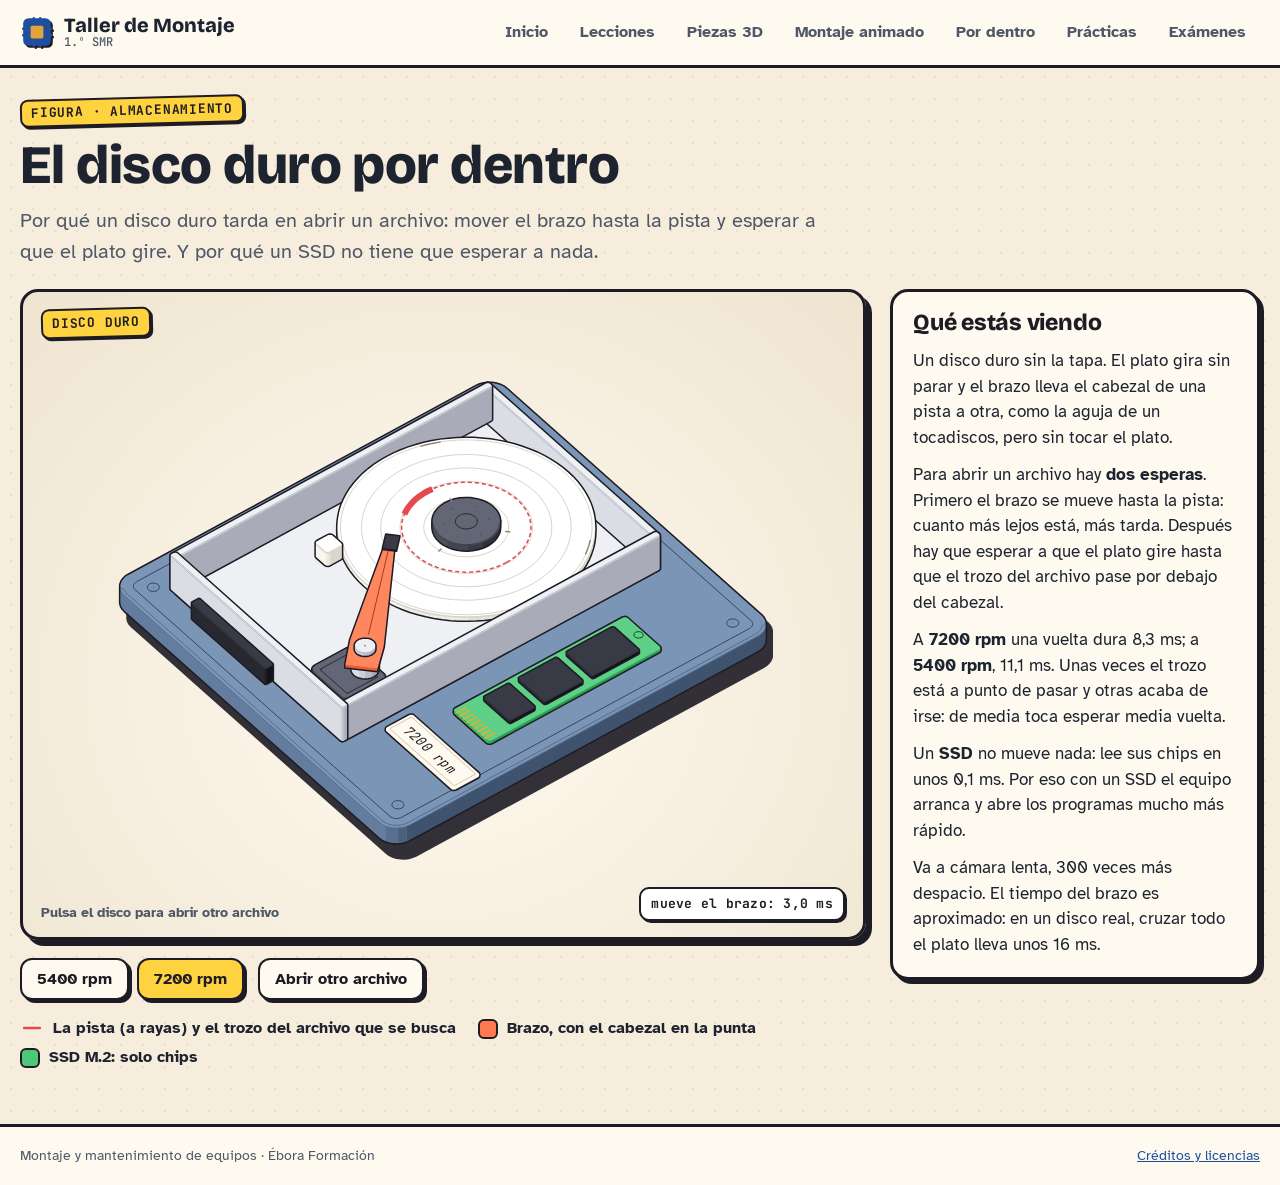
==== figuras/disco-duro.html @ 185e4b35 "Figura nueva: el disco duro por dentro - Un disco duro sin la tapa: el plato gira, el brazo lleva el" ====
<!doctype html>
<html lang="es" data-theme="light">
<head>
  <meta charset="utf-8">
  <meta name="color-scheme" content="light">
  <meta name="viewport" content="width=device-width, initial-scale=1, viewport-fit=cover">
  <title>El disco duro por dentro · Taller de Montaje</title>
  <meta name="theme-color" content="#f6eddd">
  <link rel="icon" href="../assets/img/icono.svg" type="image/svg+xml">
  <link rel="preconnect" href="https://fonts.googleapis.com">
  <link rel="preconnect" href="https://fonts.gstatic.com" crossorigin>
  <link rel="stylesheet" href="https://fonts.googleapis.com/css2?family=Atkinson+Hyperlegible:ital,wght@0,400;0,700;1,400&family=Bricolage+Grotesque:opsz,wght@12..96,600;12..96,800&family=JetBrains+Mono:wght@500&display=swap">
  <style>
.iso{
  --anatomy-page:#0b0b0b;--anatomy-card:#131313;--anatomy-text:#a3a3a3;--anatomy-strong:#e6e6e6;--anatomy-muted:#6e6e6e;
  --anatomy-paper:#131313;--anatomy-face:#1b1b1b;--anatomy-top:#1c1c1c;
  --anatomy-shade-0:#0f0f0f;--anatomy-shade-1:#121212;--anatomy-shade-2:#151515;--anatomy-shade-3:#181818;
  --anatomy-lit-top:#262626;--anatomy-lit-shade:#1d1d1d;
  --anatomy-hi:#d4d4d4;--anatomy-mid:#6a6a6a;--anatomy-lo:#3e3e3e;--anatomy-faint:#2a2a2a;--anatomy-lit:#ffffff;
  --anatomy-halo:#050505;--anatomy-halo-opacity:.9;--anatomy-dot:#e6e6e6;
  --anatomy-red:#ff6b6b;--anatomy-green:#6be0a0;--anatomy-blue:#6b9bff;
  --anatomy-weight:.6px;--anatomy-ease:cubic-bezier(.32,.72,0,1);
  --anatomy-mono:ui-monospace,"SF Mono",Menlo,Consolas,monospace;
  --anatomy-lift:inset 0 1px 0 0 #ffffff0a,inset 0 0 0 1px #ffffff06,0 0 0 1px #00000026,0 1px 1px -.5px #00000014,0 3px 3px -1.5px #00000014,0 6px 6px -3px #00000014,0 12px 12px -6px #00000014;
}
.iso[data-theme="light"]{
  --anatomy-page:#f2f2ef;--anatomy-card:#fbfbfa;--anatomy-text:#57575a;--anatomy-strong:#18181a;--anatomy-muted:#8c8c90;
  --anatomy-paper:#fbfbfa;--anatomy-face:#ffffff;--anatomy-top:#ffffff;
  --anatomy-shade-0:#dcdcd9;--anatomy-shade-1:#e5e5e2;--anatomy-shade-2:#ededea;--anatomy-shade-3:#f4f4f1;
  --anatomy-lit-top:#ffffff;--anatomy-lit-shade:#eeeeeb;
  --anatomy-hi:#26262a;--anatomy-mid:#8a8a8f;--anatomy-lo:#b4b4b8;--anatomy-faint:#d4d4d6;--anatomy-lit:#000000;
  --anatomy-halo:#8a8a80;--anatomy-halo-opacity:.32;--anatomy-dot:#3a3a3e;
  --anatomy-red:#e5484d;--anatomy-green:#30a46c;--anatomy-blue:#3e63dd;
  --anatomy-lift:inset 0 1px 0 0 #ffffff,0 0 0 1px #0000000f,0 1px 1px -.5px #0000000a,0 3px 3px -1.5px #0000000a,0 6px 6px -3px #0000000a,0 12px 12px -6px #0000000a;
}
.iso-svg{display:block;width:100%;height:auto;overflow:visible}
.iso-svg path,.iso-svg circle{vector-effect:non-scaling-stroke}
.iso-fill{fill:var(--anatomy-paper);stroke:none}
.iso-solid[data-lit]>.iso-fill{fill:var(--anatomy-face)}
.iso-shade,.iso-top{stroke:none}
.iso-shade[data-shade="0"]{fill:var(--anatomy-shade-0)}
.iso-shade[data-shade="1"]{fill:var(--anatomy-shade-1)}
.iso-shade[data-shade="2"]{fill:var(--anatomy-shade-2)}
.iso-shade[data-shade="3"]{fill:var(--anatomy-shade-3)}
.iso-top{fill:var(--anatomy-top)}
.iso-solid[data-lit]>.iso-top{fill:var(--anatomy-lit-top)}
.iso-solid[data-lit]>.iso-shade{fill:var(--anatomy-lit-shade)}
.iso-solid[data-seamless]>.iso-shade,.iso-solid[data-seamless]>.iso-top{stroke-width:.4;stroke-linejoin:round}
.iso-solid[data-seamless]>.iso-shade[data-shade="0"]{stroke:var(--anatomy-shade-0)}
.iso-solid[data-seamless]>.iso-shade[data-shade="1"]{stroke:var(--anatomy-shade-1)}
.iso-solid[data-seamless]>.iso-shade[data-shade="2"]{stroke:var(--anatomy-shade-2)}
.iso-solid[data-seamless]>.iso-shade[data-shade="3"]{stroke:var(--anatomy-shade-3)}
.iso-solid[data-seamless]>.iso-top{stroke:var(--anatomy-top)}
.iso-solid[data-seamless][data-lit]>.iso-top{stroke:var(--anatomy-lit-top)}
.iso-solid[data-seamless][data-lit]>.iso-shade{stroke:var(--anatomy-lit-shade)}
.iso-solid[data-lit]>.iso-edge{stroke:var(--anatomy-lit)}
.iso-halo{fill:var(--anatomy-halo);stroke:none;filter:blur(9px);opacity:var(--anatomy-halo-opacity);transform:translateY(3px)}
.iso-line{fill:none;stroke:var(--anatomy-lo);stroke-width:var(--anatomy-weight);stroke-linecap:round;stroke-linejoin:round}
.iso-line[data-tone="hi"]{stroke:var(--anatomy-hi)}
.iso-line[data-tone="mid"]{stroke:var(--anatomy-mid)}
.iso-line[data-tone="lo"]{stroke:var(--anatomy-lo)}
.iso-line[data-tone="faint"]{stroke:var(--anatomy-faint)}
.iso-line[data-tone="lit"]{stroke:var(--anatomy-lit)}
.iso-line[data-tone="red"]{stroke:var(--anatomy-red)}
.iso-line[data-tone="green"]{stroke:var(--anatomy-green)}
.iso-line[data-tone="blue"]{stroke:var(--anatomy-blue)}
.iso-line[data-dotted]{stroke-dasharray:.01 3.5;stroke-width:1}
.iso-line[data-dashed]{stroke-dasharray:3 3}
.iso-line[data-flow]{stroke-dasharray:2 6}
.iso-wire-end{fill:var(--anatomy-paper);stroke:var(--anatomy-lo);stroke-width:var(--anatomy-weight)}
.iso-wire[data-tone="hi"] .iso-wire-end{stroke:var(--anatomy-hi)}
.iso-wire[data-tone="mid"] .iso-wire-end{stroke:var(--anatomy-mid)}
.iso-wire[data-tone="faint"] .iso-wire-end{stroke:var(--anatomy-faint)}
.iso-wire[data-tone="lit"] .iso-wire-end{stroke:var(--anatomy-lit)}
.iso-dots circle{fill:var(--anatomy-dot);stroke:none;opacity:.32}
.iso-dots[data-tone="hi"] circle{opacity:.85}
.iso-dots[data-tone="mid"] circle{opacity:.45}
.iso-dots[data-tone="lo"] circle{opacity:.22}
.iso-dots[data-tone="faint"] circle{opacity:.12}
.iso-face-text{fill:var(--anatomy-mid);font-family:var(--anatomy-mono);letter-spacing:.04em}
.iso-face-text[data-tone="hi"]{fill:var(--anatomy-hi)}
.iso-face-text[data-tone="lo"]{fill:var(--anatomy-lo)}
.iso-face-text[data-tone="faint"]{fill:var(--anatomy-faint)}
.tb-body{fill:var(--anatomy-shade-2);stroke:none}
.tb-shine{fill:var(--anatomy-top);stroke:none}
.tb-shade{fill:var(--anatomy-shade-0);stroke:none}
.tb-ring{fill:none;stroke:var(--anatomy-lo);stroke-width:.45;stroke-linecap:butt;stroke-linejoin:round}
.tb-ring[data-tone="mid"]{stroke:var(--anatomy-mid)}
.tb-ring[data-tone="faint"]{stroke:var(--anatomy-faint)}
.tb-ring[data-tone="hi"]{stroke:var(--anatomy-hi)}
@keyframes iso-flow{to{stroke-dashoffset:-32}}
@keyframes iso-pulse{0%,100%{opacity:.18}12%{opacity:1}40%{opacity:.18}}
.iso-line[data-flow]{animation:iso-flow 1600ms linear infinite}
.iso-dots circle[data-pulse]{animation:iso-pulse 1600ms steps(1,end) infinite;animation-delay:var(--pulse-at,0ms)}
.iso-figure{margin:32px 0 36px}
.iso-plate{position:relative;padding:52px 24px;border-radius:0;background:var(--anatomy-card);box-shadow:0 0 0 1px var(--anatomy-mid);--anatomy-paper:var(--anatomy-card)}
.iso-plate-corners{position:absolute;inset:18px 20px;pointer-events:none}
.iso-plate-corner{position:absolute;color:var(--anatomy-muted);font-family:var(--anatomy-mono);font-size:10.5px;line-height:1;letter-spacing:.04em;white-space:nowrap}
.iso-plate-corner[data-corner="fig"]{top:0;left:0;color:var(--anatomy-text)}
.iso-plate-corner[data-corner="title"]{top:0;right:0;text-transform:uppercase;letter-spacing:.1em}
.iso-plate-corner[data-corner="hint"]{bottom:0;left:0;text-transform:uppercase;letter-spacing:.1em}
.iso-plate-corner[data-corner="readout"]{right:0;bottom:0;color:var(--anatomy-text);font-variant-numeric:tabular-nums}
.iso-plate .iso-svg{margin:0 auto}
.iso-legend{display:grid;gap:8px;margin-top:12px;color:var(--anatomy-muted);font-size:13px;line-height:1.55}
.iso-keys{display:flex;flex-wrap:wrap;gap:6px 18px}
.iso-key{display:inline-flex;align-items:center;gap:7px}
.iso-swatch{width:16px;height:10px;flex:none;overflow:visible}
.iso-swatch path{fill:none;stroke:var(--anatomy-hi);stroke-width:1;vector-effect:non-scaling-stroke;stroke-linejoin:round;stroke-linecap:round}
.iso-swatch[data-mark="raised"] path,.iso-swatch[data-mark="flat"] path{stroke:var(--anatomy-mid)}
.iso-swatch[data-mark="lit"] path{stroke:var(--anatomy-lit)}
.iso-swatch[data-mark="dim"] path{stroke:var(--anatomy-lo)}
.iso-swatch[data-mark="dotted"] path{stroke-dasharray:.01 3;stroke-width:1.4}
.iso-swatch[data-mark="dashed"] path{stroke-dasharray:3 2.5}
.iso-swatch[data-mark="red"] path{stroke:var(--anatomy-red)}
.iso-swatch[data-mark="green"] path{stroke:var(--anatomy-green)}
.iso-swatch[data-mark="blue"] path{stroke:var(--anatomy-blue)}
.iso-swatch-crease{stroke:var(--anatomy-lo)!important}
@media (max-width:560px){.iso-plate{padding:48px 12px 70px}.iso-plate-corner[data-corner="hint"]{bottom:18px}}
@media (prefers-reduced-motion:reduce){.iso-line[data-flow],.iso-dots circle[data-pulse]{animation:none}}

.iso-line.dd-pista{stroke:#e5484d;stroke-width:1.5px;stroke-dasharray:3 4}
.iso-line.dd-trozo{stroke:#e5484d;stroke-width:6px;stroke-linecap:butt}
.iso-line.dd-trozo[data-lee]{stroke:#3fbf6a}
.iso-line.dd-gira{stroke:#8d8576;stroke-width:1.4px}
.iso-line.dd-oro{stroke:#e0b02a;stroke-width:1.6px}
.dd-chip .iso-top{transition:fill .12s}
#dd-chips[data-lee] .dd-chip .iso-top{fill:#3fbf6a}
.iso-stage{outline:none;touch-action:manipulation;cursor:pointer}
</style>
  <link rel="stylesheet" href="../assets/css/app.css">
  <link rel="stylesheet" href="../assets/css/dibujo.css">
  <link rel="stylesheet" href="../assets/css/figura.css">
</head>
<body>
  <a class="saltar" href="#contenido">Saltar al contenido</a>
  <header class="cabecera">
    <a class="marca" href="../index.html#/">
      <svg viewBox="0 0 32 32" aria-hidden="true"><rect x="3" y="3" width="26" height="26" rx="5" fill="var(--azul)"/><rect x="10" y="10" width="12" height="12" rx="1.5" fill="var(--ambar)"/><path d="M13 3v4M19 3v4M13 25v4M19 25v4M3 13h4M3 19h4M25 13h4M25 19h4" stroke="var(--azul)" stroke-width="2.4" stroke-linecap="round"/></svg>
      <span><b>Taller de Montaje</b><small>1.º SMR</small></span>
    </a>
    <nav class="menu" aria-label="Secciones">
      <a href="../index.html#/" data-ruta="inicio">Inicio</a>
      <a href="../index.html#/lecciones" data-ruta="tema">Lecciones</a>
      <a href="../index.html#/tema1/piezas" data-ruta="piezas">Piezas 3D</a>
      <a href="../index.html#/tema1/animado" data-ruta="animado">Montaje animado</a>
      <a href="../index.html#/pordentro" data-ruta="pordentro">Por dentro</a>
      <a href="../index.html#/practicas" data-ruta="practicas">Prácticas</a>
      <a href="../index.html#/examenes" data-ruta="examenes">Exámenes</a>
    </nav>
  </header>
  <main id="contenido" tabindex="-1">
    <div class="fig iso" data-theme="light">
      <div class="fig-cab">
        <span class="etiqueta">Figura · Almacenamiento</span>
        <h1>El disco duro por dentro</h1>
        <p class="lead">Por qué un disco duro tarda en abrir un archivo: mover el brazo hasta la pista y esperar a que el plato gire. Y por qué un SSD no tiene que esperar a nada.</p>
      </div>
      <figure class="iso-figure"><div class="iso-plate"><div class="iso-plate-corners" aria-hidden="true"><span class="iso-plate-corner" data-corner="fig">Fig 2</span><span class="iso-plate-corner" data-corner="title">Disco duro</span><span class="iso-plate-corner" data-corner="hint">Pulsa el disco para abrir otro archivo</span><span class="iso-plate-corner" data-corner="readout" data-readout></span></div><div class="iso-stage" tabindex="0" role="group" aria-label="Disco duro: pulsa Espacio para abrir otro archivo y R para cambiar la velocidad de giro"><svg xmlns="http://www.w3.org/2000/svg" class="iso-svg" viewBox="0 0 720 470" role="img" aria-label="Disco duro sin la tapa, visto desde arriba. El plato gira y el brazo lleva el cabezal hasta una pista marcada en rojo; después espera a que el trozo del archivo, también en rojo, pase por debajo. Al lado hay un SSD M.2, que no tiene piezas móviles."><g class="m-pizarra"><path class="iso-halo" d="M67.5 211.1L67.6 208.4L68.5 205.7L70.1 203.3L72.3 201L75.2 199.2L389.8 28.4L393.1 26.9L396.8 26L400.6 25.5L404.5 25.6L408.3 26.2L411.9 27.3L415.1 28.8L417.8 30.8L648.3 235.7L650.4 238L651.8 240.5L652.5 243.2L652.5 264.7L652.4 267.5L651.5 270.1L649.9 272.6L647.7 274.8L644.8 276.7L330.2 447.5L326.9 448.9L323.2 449.9L319.4 450.4L315.5 450.3L311.7 449.7L308.1 448.6L304.9 447L302.2 445.1L71.7 240.2L69.6 237.9L68.2 235.3L67.5 232.7Z"/><g class="m-grafito"><g class="iso-solid"><path class="iso-fill" d="M379.5 82.8L379.9 80.1L381.3 77.5L383.4 75.2L386.2 73.3L389.5 71.9L393.2 71L397.1 70.7L401 71.1L404.7 72L408 73.5L410.7 75.4L412.7 77.7L414 80.3L414.4 83L414.4 90.2L413.9 92.9L412.6 95.4L410.5 97.7L407.7 99.6L404.4 101L400.6 101.9L396.8 102.2L392.9 101.9L389.2 100.9L385.9 99.5L383.2 97.5L381.1 95.2L379.9 92.6L379.5 89.9Z"/><path class="iso-shade" data-shade="0" d="M407.7 99.6L404.4 101L404.4 93.9L407.7 92.4ZM414.4 90.2L413.9 92.9L413.9 85.7L414.4 83ZM413.9 92.9L412.6 95.4L412.6 88.3L413.9 85.7ZM412.6 95.4L410.5 97.7L410.5 90.5L412.6 88.3ZM410.5 97.7L407.7 99.6L407.7 92.4L410.5 90.5Z"/><path class="iso-shade" data-shade="1" d="M404.4 101L400.6 101.9L400.6 94.7L404.4 93.9ZM400.6 101.9L396.8 102.2L396.8 95L400.6 94.7Z"/><path class="iso-shade" data-shade="2" d="M396.8 102.2L392.9 101.9L392.9 94.7L396.8 95ZM392.9 101.9L389.2 100.9L389.2 93.8L392.9 94.7Z"/><path class="iso-shade" data-shade="3" d="M389.2 100.9L385.9 99.5L385.9 92.3L389.2 93.8ZM385.9 99.5L383.2 97.5L383.2 90.4L385.9 92.3ZM383.2 97.5L381.1 95.2L381.1 88L383.2 90.4ZM381.1 95.2L379.9 92.6L379.9 85.5L381.1 88ZM379.9 92.6L379.5 89.9L379.5 82.8L379.9 85.5Z"/><path class="iso-top" d="M407.7 92.4L404.4 93.9L400.6 94.7L396.8 95L392.9 94.7L389.2 93.8L385.9 92.3L383.2 90.4L381.1 88L379.9 85.5L379.5 82.8L379.9 80.1L381.3 77.5L383.4 75.2L386.2 73.3L389.5 71.9L393.2 71L397.1 70.7L401 71.1L404.7 72L408 73.5L410.7 75.4L412.7 77.7L414 80.3L414.4 83L413.9 85.7L412.6 88.3L410.5 90.5Z"/><path class="iso-line iso-crease" data-tone="faint" d="M414.4 83L413.9 85.7L412.6 88.3L410.5 90.5L407.7 92.4L404.4 93.9L400.6 94.7L396.8 95L392.9 94.7L389.2 93.8L385.9 92.3L383.2 90.4L381.1 88L379.9 85.5L379.5 82.8"/><path class="iso-line iso-edge" data-tone="hi" d="M379.5 82.8L379.9 80.1L381.3 77.5L383.4 75.2L386.2 73.3L389.5 71.9L393.2 71L397.1 70.7L401 71.1L404.7 72L408 73.5L410.7 75.4L412.7 77.7L414 80.3L414.4 83M414.4 90.2L413.9 92.9L412.6 95.4L410.5 97.7L407.7 99.6L404.4 101L400.6 101.9L396.8 102.2L392.9 101.9L389.2 100.9L385.9 99.5L383.2 97.5L381.1 95.2L379.9 92.6L379.5 89.9M379.5 82.8L379.5 89.9M414.4 83L414.4 90.2"/></g></g><g class="m-grafito"><g class="iso-solid"><path class="iso-fill" d="M112 227.9L112.5 225.2L113.8 222.7L115.9 220.4L118.7 218.5L122.1 217L125.8 216.2L129.7 215.9L133.5 216.2L137.2 217.2L140.5 218.6L143.3 220.6L145.3 222.9L146.6 225.4L147 228.2L147 235.3L146.5 238L145.1 240.6L143 242.9L140.2 244.8L136.9 246.2L133.2 247.1L129.3 247.3L125.4 247L121.7 246.1L118.5 244.6L115.7 242.7L113.7 240.4L112.4 237.8L112 235.1Z"/><path class="iso-shade" data-shade="0" d="M140.2 244.8L136.9 246.2L136.9 239L140.2 237.6ZM147 235.3L146.5 238L146.5 230.8L147 228.2ZM146.5 238L145.1 240.6L145.1 233.4L146.5 230.8ZM145.1 240.6L143 242.9L143 235.7L145.1 233.4ZM143 242.9L140.2 244.8L140.2 237.6L143 235.7Z"/><path class="iso-shade" data-shade="1" d="M136.9 246.2L133.2 247.1L133.2 239.9L136.9 239ZM133.2 247.1L129.3 247.3L129.3 240.2L133.2 239.9Z"/><path class="iso-shade" data-shade="2" d="M129.3 247.3L125.4 247L125.4 239.8L129.3 240.2ZM125.4 247L121.7 246.1L121.7 238.9L125.4 239.8Z"/><path class="iso-shade" data-shade="3" d="M121.7 246.1L118.5 244.6L118.5 237.4L121.7 238.9ZM118.5 244.6L115.7 242.7L115.7 235.5L118.5 237.4ZM115.7 242.7L113.7 240.4L113.7 233.2L115.7 235.5ZM113.7 240.4L112.4 237.8L112.4 230.6L113.7 233.2ZM112.4 237.8L112 235.1L112 227.9L112.4 230.6Z"/><path class="iso-top" d="M140.2 237.6L136.9 239L133.2 239.9L129.3 240.2L125.4 239.8L121.7 238.9L118.5 237.4L115.7 235.5L113.7 233.2L112.4 230.6L112 227.9L112.5 225.2L113.8 222.7L115.9 220.4L118.7 218.5L122.1 217L125.8 216.2L129.7 215.9L133.5 216.2L137.2 217.2L140.5 218.6L143.3 220.6L145.3 222.9L146.6 225.4L147 228.2L146.5 230.8L145.1 233.4L143 235.7Z"/><path class="iso-line iso-crease" data-tone="faint" d="M147 228.2L146.5 230.8L145.1 233.4L143 235.7L140.2 237.6L136.9 239L133.2 239.9L129.3 240.2L125.4 239.8L121.7 238.9L118.5 237.4L115.7 235.5L113.7 233.2L112.4 230.6L112 227.9"/><path class="iso-line iso-edge" data-tone="hi" d="M112 227.9L112.5 225.2L113.8 222.7L115.9 220.4L118.7 218.5L122.1 217L125.8 216.2L129.7 215.9L133.5 216.2L137.2 217.2L140.5 218.6L143.3 220.6L145.3 222.9L146.6 225.4L147 228.2M147 235.3L146.5 238L145.1 240.6L143 242.9L140.2 244.8L136.9 246.2L133.2 247.1L129.3 247.3L125.4 247L121.7 246.1L118.5 244.6L115.7 242.7L113.7 240.4L112.4 237.8L112 235.1M112 227.9L112 235.1M147 228.2L147 235.3"/></g></g><g class="m-grafito"><g class="iso-solid"><path class="iso-fill" d="M573 254.9L573.5 252.2L574.9 249.6L577 247.3L579.8 245.4L583.1 244L586.8 243.1L590.7 242.9L594.6 243.2L598.3 244.1L601.5 245.6L604.3 247.5L606.3 249.8L607.6 252.4L608 255.1L608 262.3L607.5 265L606.2 267.6L604.1 269.8L601.3 271.7L597.9 273.2L594.2 274L590.3 274.3L586.5 274L582.8 273.1L579.5 271.6L576.7 269.7L574.7 267.3L573.4 264.8L573 262.1Z"/><path class="iso-shade" data-shade="0" d="M601.3 271.7L597.9 273.2L597.9 266L601.3 264.6ZM608 262.3L607.5 265L607.5 257.8L608 255.1ZM607.5 265L606.2 267.6L606.2 260.4L607.5 257.8ZM606.2 267.6L604.1 269.8L604.1 262.7L606.2 260.4ZM604.1 269.8L601.3 271.7L601.3 264.6L604.1 262.7Z"/><path class="iso-shade" data-shade="1" d="M597.9 273.2L594.2 274L594.2 266.9L597.9 266ZM594.2 274L590.3 274.3L590.3 267.1L594.2 266.9Z"/><path class="iso-shade" data-shade="2" d="M590.3 274.3L586.5 274L586.5 266.8L590.3 267.1ZM586.5 274L582.8 273.1L582.8 265.9L586.5 266.8Z"/><path class="iso-shade" data-shade="3" d="M582.8 273.1L579.5 271.6L579.5 264.4L582.8 265.9ZM579.5 271.6L576.7 269.7L576.7 262.5L579.5 264.4ZM576.7 269.7L574.7 267.3L574.7 260.2L576.7 262.5ZM574.7 267.3L573.4 264.8L573.4 257.6L574.7 260.2ZM573.4 264.8L573 262.1L573 254.9L573.4 257.6Z"/><path class="iso-top" d="M601.3 264.6L597.9 266L594.2 266.9L590.3 267.1L586.5 266.8L582.8 265.9L579.5 264.4L576.7 262.5L574.7 260.2L573.4 257.6L573 254.9L573.5 252.2L574.9 249.6L577 247.3L579.8 245.4L583.1 244L586.8 243.1L590.7 242.9L594.6 243.2L598.3 244.1L601.5 245.6L604.3 247.5L606.3 249.8L607.6 252.4L608 255.1L607.5 257.8L606.2 260.4L604.1 262.7Z"/><path class="iso-line iso-crease" data-tone="faint" d="M608 255.1L607.5 257.8L606.2 260.4L604.1 262.7L601.3 264.6L597.9 266L594.2 266.9L590.3 267.1L586.5 266.8L582.8 265.9L579.5 264.4L576.7 262.5L574.7 260.2L573.4 257.6L573 254.9"/><path class="iso-line iso-edge" data-tone="hi" d="M573 254.9L573.5 252.2L574.9 249.6L577 247.3L579.8 245.4L583.1 244L586.8 243.1L590.7 242.9L594.6 243.2L598.3 244.1L601.5 245.6L604.3 247.5L606.3 249.8L607.6 252.4L608 255.1M608 262.3L607.5 265L606.2 267.6L604.1 269.8L601.3 271.7L597.9 273.2L594.2 274L590.3 274.3L586.5 274L582.8 273.1L579.5 271.6L576.7 269.7L574.7 267.3L573.4 264.8L573 262.1M573 254.9L573 262.1M608 255.1L608 262.3"/></g></g><g class="m-grafito"><g class="iso-solid"><path class="iso-fill" d="M305.6 400L306.1 397.3L307.4 394.8L309.5 392.5L312.3 390.6L315.6 389.2L319.4 388.3L323.2 388L327.1 388.4L330.8 389.3L334.1 390.7L336.8 392.7L338.9 395L340.1 397.6L340.5 400.3L340.5 407.5L340.1 410.2L338.7 412.7L336.6 415L333.8 416.9L330.5 418.3L326.8 419.2L322.9 419.5L319 419.1L315.3 418.2L312 416.7L309.3 414.8L307.3 412.5L306 409.9L305.6 407.2Z"/><path class="iso-shade" data-shade="0" d="M333.8 416.9L330.5 418.3L330.5 411.1L333.8 409.7ZM340.5 407.5L340.1 410.2L340.1 403L340.5 400.3ZM340.1 410.2L338.7 412.7L338.7 405.5L340.1 403ZM338.7 412.7L336.6 415L336.6 407.8L338.7 405.5ZM336.6 415L333.8 416.9L333.8 409.7L336.6 407.8Z"/><path class="iso-shade" data-shade="1" d="M330.5 418.3L326.8 419.2L326.8 412L330.5 411.1ZM326.8 419.2L322.9 419.5L322.9 412.3L326.8 412Z"/><path class="iso-shade" data-shade="2" d="M322.9 419.5L319 419.1L319 412L322.9 412.3ZM319 419.1L315.3 418.2L315.3 411L319 412Z"/><path class="iso-shade" data-shade="3" d="M315.3 418.2L312 416.7L312 409.6L315.3 411ZM312 416.7L309.3 414.8L309.3 407.6L312 409.6ZM309.3 414.8L307.3 412.5L307.3 405.3L309.3 407.6ZM307.3 412.5L306 409.9L306 402.7L307.3 405.3ZM306 409.9L305.6 407.2L305.6 400L306 402.7Z"/><path class="iso-top" d="M333.8 409.7L330.5 411.1L326.8 412L322.9 412.3L319 412L315.3 411L312 409.6L309.3 407.6L307.3 405.3L306 402.7L305.6 400L306.1 397.3L307.4 394.8L309.5 392.5L312.3 390.6L315.6 389.2L319.4 388.3L323.2 388L327.1 388.4L330.8 389.3L334.1 390.7L336.8 392.7L338.9 395L340.1 397.6L340.5 400.3L340.1 403L338.7 405.5L336.6 407.8Z"/><path class="iso-line iso-crease" data-tone="faint" d="M340.5 400.3L340.1 403L338.7 405.5L336.6 407.8L333.8 409.7L330.5 411.1L326.8 412L322.9 412.3L319 412L315.3 411L312 409.6L309.3 407.6L307.3 405.3L306 402.7L305.6 400"/><path class="iso-line iso-edge" data-tone="hi" d="M305.6 400L306.1 397.3L307.4 394.8L309.5 392.5L312.3 390.6L315.6 389.2L319.4 388.3L323.2 388L327.1 388.4L330.8 389.3L334.1 390.7L336.8 392.7L338.9 395L340.1 397.6L340.5 400.3M340.5 407.5L340.1 410.2L338.7 412.7L336.6 415L333.8 416.9L330.5 418.3L326.8 419.2L322.9 419.5L319 419.1L315.3 418.2L312 416.7L309.3 414.8L307.3 412.5L306 409.9L305.6 407.2M305.6 400L305.6 407.2M340.5 400.3L340.5 407.5"/></g></g><g class="iso-solid"><path class="iso-fill" d="M67.5 211.1L67.6 208.4L68.5 205.7L70.1 203.3L72.3 201L75.2 199.2L389.8 28.4L393.1 26.9L396.8 26L400.6 25.5L404.5 25.6L408.3 26.2L411.9 27.3L415.1 28.8L417.8 30.8L648.3 235.7L650.4 238L651.8 240.5L652.5 243.2L652.5 257.6L652.4 260.3L651.5 262.9L649.9 265.4L647.7 267.6L644.8 269.5L330.2 440.3L326.9 441.7L323.2 442.7L319.4 443.2L315.5 443.1L311.7 442.5L308.1 441.4L304.9 439.9L302.2 437.9L71.7 233L69.6 230.7L68.2 228.2L67.5 225.5Z"/><path class="iso-shade" data-shade="0" d="M652.5 257.6L652.4 260.3L652.4 245.9L652.5 243.2ZM652.4 260.3L651.5 262.9L651.5 248.6L652.4 245.9ZM651.5 262.9L649.9 265.4L649.9 251.1L651.5 248.6ZM649.9 265.4L647.7 267.6L647.7 253.3L649.9 251.1ZM647.7 267.6L644.8 269.5L644.8 255.2L647.7 253.3ZM644.8 269.5L330.2 440.3L330.2 425.9L644.8 255.2ZM330.2 440.3L326.9 441.7L326.9 427.4L330.2 425.9Z"/><path class="iso-shade" data-shade="1" d="M326.9 441.7L323.2 442.7L323.2 428.4L326.9 427.4ZM323.2 442.7L319.4 443.2L319.4 428.8L323.2 428.4Z"/><path class="iso-shade" data-shade="2" d="M319.4 443.2L315.5 443.1L315.5 428.8L319.4 428.8ZM315.5 443.1L311.7 442.5L311.7 428.2L315.5 428.8ZM311.7 442.5L308.1 441.4L308.1 427.1L311.7 428.2Z"/><path class="iso-shade" data-shade="3" d="M308.1 441.4L304.9 439.9L304.9 425.5L308.1 427.1ZM304.9 439.9L302.2 437.9L302.2 423.5L304.9 425.5ZM302.2 437.9L71.7 233L71.7 218.6L302.2 423.5ZM71.7 233L69.6 230.7L69.6 216.3L71.7 218.6ZM69.6 230.7L68.2 228.2L68.2 213.8L69.6 216.3ZM68.2 228.2L67.5 225.5L67.5 211.1L68.2 213.8Z"/><path class="iso-top" d="M648.3 235.7L650.4 238L651.8 240.5L652.5 243.2L652.4 245.9L651.5 248.6L649.9 251.1L647.7 253.3L644.8 255.2L330.2 425.9L326.9 427.4L323.2 428.4L319.4 428.8L315.5 428.8L311.7 428.2L308.1 427.1L304.9 425.5L302.2 423.5L71.7 218.6L69.6 216.3L68.2 213.8L67.5 211.1L67.6 208.4L68.5 205.7L70.1 203.3L72.3 201L75.2 199.2L389.8 28.4L393.1 26.9L396.8 26L400.6 25.5L404.5 25.6L408.3 26.2L411.9 27.3L415.1 28.8L417.8 30.8Z"/><path class="iso-line iso-crease" data-tone="faint" d="M652.5 243.2L652.4 245.9L651.5 248.6L649.9 251.1L647.7 253.3L644.8 255.2L330.2 425.9L326.9 427.4L323.2 428.4L319.4 428.8L315.5 428.8L311.7 428.2L308.1 427.1L304.9 425.5L302.2 423.5L71.7 218.6L69.6 216.3L68.2 213.8L67.5 211.1"/><path class="iso-line iso-bevel" data-tone="faint" d="M652.5 243.2L648.9 245.6L648.2 247.8L646.9 249.9L645 251.7L642.6 253.3L328.2 423.9L325.3 425.2L322.3 426L319.1 426.4L315.9 426.3L312.8 425.9L309.8 424.9L307.2 423.7L304.8 421.9L74.6 217.2L72.7 215.2L71.6 213.1L67.5 211.1"/><path class="iso-line iso-edge" data-tone="hi" d="M67.5 211.1L67.6 208.4L68.5 205.7L70.1 203.3L72.3 201L75.2 199.2L389.8 28.4L393.1 26.9L396.8 26L400.6 25.5L404.5 25.6L408.3 26.2L411.9 27.3L415.1 28.8L417.8 30.8L648.3 235.7L650.4 238L651.8 240.5L652.5 243.2M652.5 257.6L652.4 260.3L651.5 262.9L649.9 265.4L647.7 267.6L644.8 269.5L330.2 440.3L326.9 441.7L323.2 442.7L319.4 443.2L315.5 443.1L311.7 442.5L308.1 441.4L304.9 439.9L302.2 437.9L71.7 233L69.6 230.7L68.2 228.2L67.5 225.5M652.5 243.2L652.5 257.6M67.5 211.1L67.5 225.5"/></g><path class="iso-line" data-tone="lo" d="M638.4 241L639.2 241.9L639.8 242.8L640 243.8L640 244.9L639.7 245.9L639.1 246.8L638.2 247.6L637.2 248.3L322.5 419.1L321.3 419.6L319.9 420L318.5 420.2L317 420.2L315.6 419.9L314.2 419.5L313 418.9L312 418.2L81.6 213.3L80.8 212.4L80.2 211.5L80 210.5L80 209.5L80.3 208.5L80.9 207.5L81.8 206.7L82.8 206L397.5 35.2L398.7 34.7L400.1 34.3L401.5 34.1L403 34.2L404.4 34.4L405.8 34.8L407 35.4L408 36.1Z"/><path class="iso-line" data-tone="lo" d="M404.2 49.6L402.3 50.3L400.1 50.4L398.1 49.9L396.5 49L395.5 47.6L395.4 46.2L396 44.7L397.4 43.6L399.3 42.9L401.5 42.8L403.5 43.3L405.1 44.3L406.1 45.6L406.2 47.1L405.6 48.5ZM625.4 246.3L623.5 247L621.4 247.1L619.3 246.7L617.7 245.7L616.8 244.4L616.6 242.9L617.3 241.5L618.7 240.3L620.6 239.7L622.7 239.5L624.7 240L626.4 241L627.3 242.3L627.5 243.8L626.8 245.2ZM101.3 214L99.4 214.7L97.3 214.8L95.3 214.3L93.6 213.3L92.7 212L92.5 210.5L93.2 209.1L94.6 208L96.5 207.3L98.6 207.2L100.7 207.7L102.3 208.6L103.2 210L103.4 211.4L102.7 212.9ZM322.6 410.7L320.7 411.4L318.5 411.5L316.5 411L314.9 410L313.9 408.7L313.8 407.2L314.4 405.8L315.8 404.7L317.7 404L319.9 403.9L321.9 404.4L323.5 405.3L324.5 406.7L324.6 408.2L324 409.6Z"/><g class="iso-dots" data-tone="mid"><circle cx="400.8" cy="46.6" r="0.5"/><circle cx="622" cy="243.3" r="0.5"/><circle cx="98" cy="211" r="0.5"/><circle cx="319.2" cy="407.7" r="0.5"/></g></g><g class="m-crema"><g class="iso-solid"><path class="iso-fill" d="M307.7 339.2L308 338L309 337L329.1 326.1L330.8 325.6L332.6 325.7L334 326.5L392.7 378.7L393.4 379.8L393.4 381.3L393.2 382.5L392.1 383.5L372 394.4L370.4 394.9L368.6 394.8L367.1 394L308.4 341.8L307.7 340.7Z"/><path class="iso-shade" data-shade="0" d="M393.4 381.3L393.2 382.5L393.2 381.1L393.4 379.8ZM393.2 382.5L392.1 383.5L392.1 382.1L393.2 381.1ZM392.1 383.5L372 394.4L372 393L392.1 382.1Z"/><path class="iso-shade" data-shade="1" d="M372 394.4L370.4 394.9L370.4 393.5L372 393Z"/><path class="iso-shade" data-shade="2" d="M370.4 394.9L368.6 394.8L368.6 393.3L370.4 393.5Z"/><path class="iso-shade" data-shade="3" d="M368.6 394.8L367.1 394L367.1 392.6L368.6 393.3ZM367.1 394L308.4 341.8L308.4 340.4L367.1 392.6ZM308.4 341.8L307.7 340.7L307.7 339.2L308.4 340.4Z"/><path class="iso-top" d="M392.7 378.7L393.4 379.8L393.2 381.1L392.1 382.1L372 393L370.4 393.5L368.6 393.3L367.1 392.6L308.4 340.4L307.7 339.2L308 338L309 337L329.1 326.1L330.8 325.6L332.6 325.7L334 326.5Z"/><path class="iso-line iso-edge" data-tone="hi" d="M307.7 339.2L308 338L309 337L329.1 326.1L330.8 325.6L332.6 325.7L334 326.5L392.7 378.7L393.4 379.8M393.4 381.3L393.2 382.5L392.1 383.5L372 394.4L370.4 394.9L368.6 394.8L367.1 394L308.4 341.8L307.7 340.7M393.4 379.8L393.4 381.3M307.7 339.2L307.7 340.7"/></g><path class="iso-line" data-tone="faint" d="M389.2 380.1L370 390.6L311.9 338.9L331.2 328.5Z"/><g id="dd-placa"><text class="iso-face-text" data-tone="hi" transform="matrix(1.536 1.366 -1.966 1.067 322.627 340.599)" font-size="5.6" text-anchor="start">7200 rpm</text></g></g><g class="m-metal"><g class="iso-solid"><path class="iso-fill" d="M116.1 203.6L117.3 201L119.8 198.9L393.2 50.6L396.7 49.4L400.5 49.2L404.2 50L407.2 51.8L551.6 180.2L553.4 182.6L553.7 185.3L553.7 194.3L552.4 196.8L549.9 198.9L276.5 347.2L273.1 348.5L269.2 348.7L265.5 347.8L262.5 346L118.1 217.6L116.4 215.2L116.1 212.5Z"/><path class="iso-shade" data-shade="0" d="M553.7 194.3L552.4 196.8L552.4 187.9L553.7 185.3ZM552.4 196.8L549.9 198.9L549.9 189.9L552.4 187.9ZM549.9 198.9L276.5 347.2L276.5 338.3L549.9 189.9Z"/><path class="iso-shade" data-shade="1" d="M276.5 347.2L273.1 348.5L273.1 339.5L276.5 338.3ZM273.1 348.5L269.2 348.7L269.2 339.7L273.1 339.5Z"/><path class="iso-shade" data-shade="2" d="M269.2 348.7L265.5 347.8L265.5 338.8L269.2 339.7Z"/><path class="iso-shade" data-shade="3" d="M265.5 347.8L262.5 346L262.5 337.1L265.5 338.8ZM262.5 346L118.1 217.6L118.1 208.7L262.5 337.1ZM118.1 217.6L116.4 215.2L116.4 206.2L118.1 208.7ZM116.4 215.2L116.1 212.5L116.1 203.6L116.4 206.2Z"/><path class="iso-top" d="M551.6 180.2L553.4 182.6L553.7 185.3L552.4 187.9L549.9 189.9L276.5 338.3L273.1 339.5L269.2 339.7L265.5 338.8L262.5 337.1L118.1 208.7L116.4 206.2L116.1 203.6L117.3 201L119.8 198.9L393.2 50.6L396.7 49.4L400.5 49.2L404.2 50L407.2 51.8Z"/><path class="iso-line iso-crease" data-tone="faint" d="M553.7 185.3L552.4 187.9L549.9 189.9L276.5 338.3L273.1 339.5L269.2 339.7L265.5 338.8L262.5 337.1L118.1 208.7L116.4 206.2L116.1 203.6"/><path class="iso-line iso-bevel" data-tone="faint" d="M553.7 185.3L551.3 187.4L549 189.3L275.9 337.5L272.7 338.7L269.3 338.8L266.1 338.1L263.4 336.5L119.2 208.2L117.6 206L116.1 203.6"/><path class="iso-line iso-edge" data-tone="hi" d="M116.1 203.6L117.3 201L119.8 198.9L393.2 50.6L396.7 49.4L400.5 49.2L404.2 50L407.2 51.8L551.6 180.2L553.4 182.6L553.7 185.3M553.7 194.3L552.4 196.8L549.9 198.9L276.5 347.2L273.1 348.5L269.2 348.7L265.5 347.8L262.5 346L118.1 217.6L116.4 215.2L116.1 212.5M553.7 185.3L553.7 194.3M116.1 203.6L116.1 212.5"/></g><path class="iso-line" data-tone="faint" d="M539.5 184.1L270.9 329.9L130.2 204.8L398.8 59Z"/><g class="iso-solid"><path class="iso-fill" d="M343.7 159.5L344.5 155L346.4 150.6L349.3 146.6L353.3 143L358 139.9L363.5 137.4L369.5 135.6L375.9 134.6L382.4 134.4L388.9 134.9L395.1 136.3L400.9 138.3L406.1 141L410.6 144.4L414.1 148.2L416.7 152.3L418.1 156.7L418.5 161.3L418.5 170.3L417.7 174.8L415.8 179.1L412.8 183.1L408.9 186.7L404.1 189.8L398.7 192.3L392.6 194.1L386.3 195.1L379.8 195.3L373.3 194.8L367.1 193.5L361.2 191.4L356 188.7L351.6 185.4L348 181.6L345.5 177.4L344 173L343.7 168.4Z"/><path class="iso-shade" data-shade="0" d="M404.1 189.8L398.7 192.3L398.7 183.3L404.1 180.9ZM418.5 170.3L417.7 174.8L417.7 165.8L418.5 161.3ZM417.7 174.8L415.8 179.1L415.8 170.1L417.7 165.8ZM415.8 179.1L412.8 183.1L412.8 174.1L415.8 170.1ZM412.8 183.1L408.9 186.7L408.9 177.8L412.8 174.1ZM408.9 186.7L404.1 189.8L404.1 180.9L408.9 177.8Z"/><path class="iso-shade" data-shade="1" d="M398.7 192.3L392.6 194.1L392.6 185.1L398.7 183.3ZM392.6 194.1L386.3 195.1L386.3 186.1L392.6 185.1ZM386.3 195.1L379.8 195.3L379.8 186.4L386.3 186.1Z"/><path class="iso-shade" data-shade="2" d="M379.8 195.3L373.3 194.8L373.3 185.8L379.8 186.4ZM373.3 194.8L367.1 193.5L367.1 184.5L373.3 185.8ZM367.1 193.5L361.2 191.4L361.2 182.4L367.1 184.5Z"/><path class="iso-shade" data-shade="3" d="M361.2 191.4L356 188.7L356 179.7L361.2 182.4ZM356 188.7L351.6 185.4L351.6 176.4L356 179.7ZM351.6 185.4L348 181.6L348 172.6L351.6 176.4ZM348 181.6L345.5 177.4L345.5 168.4L348 172.6ZM345.5 177.4L344 173L344 164L345.5 168.4ZM344 173L343.7 168.4L343.7 159.5L344 164Z"/><path class="iso-top" d="M404.1 180.9L398.7 183.3L392.6 185.1L386.3 186.1L379.8 186.4L373.3 185.8L367.1 184.5L361.2 182.4L356 179.7L351.6 176.4L348 172.6L345.5 168.4L344 164L343.7 159.5L344.5 155L346.4 150.6L349.3 146.6L353.3 143L358 139.9L363.5 137.4L369.5 135.6L375.9 134.6L382.4 134.4L388.9 134.9L395.1 136.3L400.9 138.3L406.1 141L410.6 144.4L414.1 148.2L416.7 152.3L418.1 156.7L418.5 161.3L417.7 165.8L415.8 170.1L412.8 174.1L408.9 177.8Z"/><path class="iso-line iso-crease" data-tone="faint" d="M418.5 161.3L417.7 165.8L415.8 170.1L412.8 174.1L408.9 177.8L404.1 180.9L398.7 183.3L392.6 185.1L386.3 186.1L379.8 186.4L373.3 185.8L367.1 184.5L361.2 182.4L356 179.7L351.6 176.4L348 172.6L345.5 168.4L344 164L343.7 159.5"/><path class="iso-line iso-edge" data-tone="hi" d="M343.7 159.5L344.5 155L346.4 150.6L349.3 146.6L353.3 143L358 139.9L363.5 137.4L369.5 135.6L375.9 134.6L382.4 134.4L388.9 134.9L395.1 136.3L400.9 138.3L406.1 141L410.6 144.4L414.1 148.2L416.7 152.3L418.1 156.7L418.5 161.3M418.5 170.3L417.7 174.8L415.8 179.1L412.8 183.1L408.9 186.7L404.1 189.8L398.7 192.3L392.6 194.1L386.3 195.1L379.8 195.3L373.3 194.8L367.1 193.5L361.2 191.4L356 188.7L351.6 185.4L348 181.6L345.5 177.4L344 173L343.7 168.4M343.7 159.5L343.7 168.4M418.5 161.3L418.5 170.3"/></g><g class="iso-solid"><path class="iso-fill" d="M395.8 28.3L396.7 27.1L399.1 25.8L400.9 25.5L402.6 26.1L556.2 162.7L556.7 164L556.7 194.5L555.8 195.7L553.4 197L551.6 197.3L549.9 196.7L396.3 60.1L395.8 58.8Z"/><path class="iso-shade" data-shade="0" d="M556.7 194.5L555.8 195.7L555.8 165.2L556.7 164ZM555.8 195.7L553.4 197L553.4 166.5L555.8 165.2Z"/><path class="iso-shade" data-shade="1" d="M553.4 197L551.6 197.3L551.6 166.8L553.4 166.5Z"/><path class="iso-shade" data-shade="2" d="M551.6 197.3L549.9 196.7L549.9 166.2L551.6 166.8Z"/><path class="iso-shade" data-shade="3" d="M549.9 196.7L396.3 60.1L396.3 29.6L549.9 166.2ZM396.3 60.1L395.8 58.8L395.8 28.3L396.3 29.6Z"/><path class="iso-top" d="M556.2 162.7L556.7 164L555.8 165.2L553.4 166.5L551.6 166.8L549.9 166.2L396.3 29.6L395.8 28.3L396.7 27.1L399.1 25.8L400.9 25.5L402.6 26.1Z"/><path class="iso-line iso-crease" data-tone="faint" d="M556.7 164L555.8 165.2L553.4 166.5L551.6 166.8L549.9 166.2L396.3 29.6L395.8 28.3"/><path class="iso-line iso-bevel" data-tone="faint" d="M556.7 164L554.8 164.6L552.9 165.7L551.7 165.9L550.7 165.5L397.4 29.2L395.8 28.3"/><path class="iso-line iso-edge" data-tone="hi" d="M395.8 28.3L396.7 27.1L399.1 25.8L400.9 25.5L402.6 26.1L556.2 162.7L556.7 164M556.7 194.5L555.8 195.7L553.4 197L551.6 197.3L549.9 196.7L396.3 60.1L395.8 58.8M556.7 164L556.7 194.5M395.8 28.3L395.8 58.8"/></g><g class="iso-solid"><path class="iso-fill" d="M113 181.7L113.9 180.6L399.1 25.8L400.9 25.5L402.6 26.1L404.4 27.8L404.9 29.1L404.9 59.6L404 60.7L118.9 215.5L117 215.8L115.4 215.2L113.5 213.5L113 212.3Z"/><path class="iso-shade" data-shade="0" d="M404.9 59.6L404 60.7L404 30.2L404.9 29.1ZM404 60.7L118.9 215.5L118.9 185L404 30.2Z"/><path class="iso-shade" data-shade="1" d="M118.9 215.5L117 215.8L117 185.3L118.9 185Z"/><path class="iso-shade" data-shade="2" d="M117 215.8L115.4 215.2L115.4 184.7L117 185.3Z"/><path class="iso-shade" data-shade="3" d="M115.4 215.2L113.5 213.5L113.5 183L115.4 184.7ZM113.5 213.5L113 212.3L113 181.7L113.5 183Z"/><path class="iso-top" d="M404.4 27.8L404.9 29.1L404 30.2L118.9 185L117 185.3L115.4 184.7L113.5 183L113 181.7L113.9 180.6L399.1 25.8L400.9 25.5L402.6 26.1Z"/><path class="iso-line iso-crease" data-tone="faint" d="M404.9 29.1L404 30.2L118.9 185L117 185.3L115.4 184.7L113.5 183L113 181.7"/><path class="iso-line iso-bevel" data-tone="faint" d="M404.9 29.1L403.1 29.6L118.3 184.2L117.2 184.5L116.2 184L114.6 182.6L113 181.7"/><path class="iso-line iso-edge" data-tone="hi" d="M113 181.7L113.9 180.6L399.1 25.8L400.9 25.5L402.6 26.1L404.4 27.8L404.9 29.1M404.9 59.6L404 60.7L118.9 215.5L117 215.8L115.4 215.2L113.5 213.5L113 212.3M404.9 29.1L404.9 59.6M113 181.7L113 212.3"/></g></g><g class="m-metal"><g class="m-grafito"><g class="iso-solid"><path class="iso-fill" d="M241.2 284.6L242.1 282.7L244 281.2L271.6 266.2L274.2 265.3L277.1 265.2L279.9 265.8L282.1 267.1L306.7 289L308 290.8L308.2 292.8L308.2 312.6L307.3 314.5L305.4 316L277.8 331L275.2 331.9L272.3 332L269.5 331.4L267.3 330.1L242.7 308.2L241.4 306.4L241.2 304.4Z"/><path class="iso-shade" data-shade="0" d="M308.2 312.6L307.3 314.5L307.3 294.7L308.2 292.8ZM307.3 314.5L305.4 316L305.4 296.3L307.3 294.7ZM305.4 316L277.8 331L277.8 311.2L305.4 296.3Z"/><path class="iso-shade" data-shade="1" d="M277.8 331L275.2 331.9L275.2 312.1L277.8 311.2ZM275.2 331.9L272.3 332L272.3 312.3L275.2 312.1Z"/><path class="iso-shade" data-shade="2" d="M272.3 332L269.5 331.4L269.5 311.7L272.3 312.3Z"/><path class="iso-shade" data-shade="3" d="M269.5 331.4L267.3 330.1L267.3 310.3L269.5 311.7ZM267.3 330.1L242.7 308.2L242.7 288.5L267.3 310.3ZM242.7 308.2L241.4 306.4L241.4 286.7L242.7 288.5ZM241.4 306.4L241.2 304.4L241.2 284.6L241.4 286.7Z"/><path class="iso-top" d="M306.7 289L308 290.8L308.2 292.8L307.3 294.7L305.4 296.3L277.8 311.2L275.2 312.1L272.3 312.3L269.5 311.7L267.3 310.3L242.7 288.5L241.4 286.7L241.2 284.6L242.1 282.7L244 281.2L271.6 266.2L274.2 265.3L277.1 265.2L279.9 265.8L282.1 267.1Z"/><path class="iso-line iso-crease" data-tone="faint" d="M308.2 292.8L307.3 294.7L305.4 296.3L277.8 311.2L275.2 312.1L272.3 312.3L269.5 311.7L267.3 310.3L242.7 288.5L241.4 286.7L241.2 284.6"/><path class="iso-line iso-bevel" data-tone="faint" d="M308.2 292.8L306.2 294.3L304.5 295.7L277.2 310.5L274.9 311.3L272.5 311.4L270.2 310.9L268.2 309.7L243.8 288L242.6 286.4L241.2 284.6"/><path class="iso-line iso-edge" data-tone="hi" d="M241.2 284.6L242.1 282.7L244 281.2L271.6 266.2L274.2 265.3L277.1 265.2L279.9 265.8L282.1 267.1L306.7 289L308 290.8L308.2 292.8M308.2 312.6L307.3 314.5L305.4 316L277.8 331L275.2 331.9L272.3 332L269.5 331.4L267.3 330.1L242.7 308.2L241.4 306.4L241.2 304.4M308.2 292.8L308.2 312.6M241.2 284.6L241.2 304.4"/></g><path class="iso-line" data-tone="lo" d="M300.8 292.2L273.2 307.1L248.6 285.3L276.2 270.3Z"/><g class="iso-dots" data-tone="mid"><circle cx="276" cy="271.5" r="0.45"/><circle cx="299" cy="292" r="0.45"/><circle cx="250.4" cy="285.4" r="0.45"/><circle cx="273.4" cy="305.9" r="0.45"/></g></g><g class="iso-solid"><path class="iso-fill" d="M276.5 270.2L276.9 268.2L277.9 266.3L279.4 264.6L281.5 263.2L284 262.2L286.8 261.5L289.6 261.3L292.5 261.5L295.3 262.2L297.7 263.3L299.7 264.8L301.3 266.5L302.2 268.4L302.5 270.4L302.5 285.1L302.1 287.1L301.1 289L299.6 290.7L297.5 292.1L295 293.2L292.3 293.8L289.4 294L286.5 293.8L283.8 293.1L281.3 292L279.3 290.6L277.8 288.9L276.8 287L276.5 284.9Z"/><path class="iso-shade" data-shade="0" d="M297.5 292.1L295 293.2L295 278.5L297.5 277.4ZM302.5 285.1L302.1 287.1L302.1 272.4L302.5 270.4ZM302.1 287.1L301.1 289L301.1 274.3L302.1 272.4ZM301.1 289L299.6 290.7L299.6 276L301.1 274.3ZM299.6 290.7L297.5 292.1L297.5 277.4L299.6 276Z"/><path class="iso-shade" data-shade="1" d="M295 293.2L292.3 293.8L292.3 279.1L295 278.5ZM292.3 293.8L289.4 294L289.4 279.3L292.3 279.1Z"/><path class="iso-shade" data-shade="2" d="M289.4 294L286.5 293.8L286.5 279.1L289.4 279.3ZM286.5 293.8L283.8 293.1L283.8 278.4L286.5 279.1Z"/><path class="iso-shade" data-shade="3" d="M283.8 293.1L281.3 292L281.3 277.3L283.8 278.4ZM281.3 292L279.3 290.6L279.3 275.9L281.3 277.3ZM279.3 290.6L277.8 288.9L277.8 274.1L279.3 275.9ZM277.8 288.9L276.8 287L276.8 272.2L277.8 274.1ZM276.8 287L276.5 284.9L276.5 270.2L276.8 272.2Z"/><path class="iso-top" d="M297.5 277.4L295 278.5L292.3 279.1L289.4 279.3L286.5 279.1L283.8 278.4L281.3 277.3L279.3 275.9L277.8 274.1L276.8 272.2L276.5 270.2L276.9 268.2L277.9 266.3L279.4 264.6L281.5 263.2L284 262.2L286.8 261.5L289.6 261.3L292.5 261.5L295.3 262.2L297.7 263.3L299.7 264.8L301.3 266.5L302.2 268.4L302.5 270.4L302.1 272.4L301.1 274.3L299.6 276Z"/><path class="iso-line iso-crease" data-tone="faint" d="M302.5 270.4L302.1 272.4L301.1 274.3L299.6 276L297.5 277.4L295 278.5L292.3 279.1L289.4 279.3L286.5 279.1L283.8 278.4L281.3 277.3L279.3 275.9L277.8 274.1L276.8 272.2L276.5 270.2"/><path class="iso-line iso-edge" data-tone="hi" d="M276.5 270.2L276.9 268.2L277.9 266.3L279.4 264.6L281.5 263.2L284 262.2L286.8 261.5L289.6 261.3L292.5 261.5L295.3 262.2L297.7 263.3L299.7 264.8L301.3 266.5L302.2 268.4L302.5 270.4M302.5 285.1L302.1 287.1L301.1 289L299.6 290.7L297.5 292.1L295 293.2L292.3 293.8L289.4 294L286.5 293.8L283.8 293.1L281.3 292L279.3 290.6L277.8 288.9L276.8 287L276.5 284.9M276.5 270.2L276.5 284.9M302.5 270.4L302.5 285.1"/></g></g><g class="m-blanco"><g class="iso-solid"><path class="iso-fill" d="M263.8 157.5L264 152.2L264.7 146.8L265.8 141.6L267.5 136.4L269.7 131.3L272.3 126.3L275.4 121.4L279 116.7L283 112.1L287.4 107.7L292.2 103.6L297.4 99.7L303 96L308.9 92.6L315.1 89.4L321.5 86.6L328.3 84L335.2 81.8L342.4 79.9L349.7 78.3L357.2 77L364.8 76.1L372.4 75.5L380.1 75.3L387.7 75.4L395.4 75.9L403 76.7L410.4 77.9L417.8 79.4L425 81.2L432 83.4L438.8 85.9L445.4 88.6L451.7 91.7L457.6 95.1L463.3 98.7L468.6 102.5L473.5 106.6L478 110.9L482.1 115.4L485.8 120.1L489 124.9L491.8 129.9L494.1 135L495.9 140.2L497.2 145.4L498 150.7L498.4 156.1L498.4 159.7L498.2 165L497.5 170.3L496.3 175.6L494.6 180.8L492.5 185.9L489.8 190.9L486.7 195.8L483.2 200.5L479.2 205L474.7 209.4L469.9 213.6L464.7 217.5L459.2 221.2L453.3 224.6L447.1 227.7L440.6 230.6L433.9 233.1L426.9 235.4L419.7 237.3L412.4 238.9L405 240.1L397.4 241.1L389.8 241.6L382.1 241.8L374.4 241.7L366.8 241.2L359.2 240.4L351.7 239.2L344.3 237.7L337.1 235.9L330.1 233.8L323.3 231.3L316.8 228.5L310.5 225.4L304.5 222.1L298.9 218.5L293.6 214.6L288.7 210.5L284.1 206.2L280 201.7L276.3 197L273.1 192.2L270.3 187.2L268.1 182.1L266.2 177L264.9 171.7L264.1 166.4L263.8 161.1Z"/><path class="iso-shade" data-shade="0" d="M453.3 224.6L447.1 227.7L447.1 224.1L453.3 221ZM447.1 227.7L440.6 230.6L440.6 227L447.1 224.1ZM498.4 159.7L498.2 165L498.2 161.4L498.4 156.1ZM498.2 165L497.5 170.3L497.5 166.7L498.2 161.4ZM497.5 170.3L496.3 175.6L496.3 172L497.5 166.7ZM496.3 175.6L494.6 180.8L494.6 177.2L496.3 172ZM494.6 180.8L492.5 185.9L492.5 182.3L494.6 177.2ZM492.5 185.9L489.8 190.9L489.8 187.3L492.5 182.3ZM489.8 190.9L486.7 195.8L486.7 192.2L489.8 187.3ZM486.7 195.8L483.2 200.5L483.2 196.9L486.7 192.2ZM483.2 200.5L479.2 205L479.2 201.5L483.2 196.9ZM479.2 205L474.7 209.4L474.7 205.8L479.2 201.5ZM474.7 209.4L469.9 213.6L469.9 210L474.7 205.8ZM469.9 213.6L464.7 217.5L464.7 213.9L469.9 210ZM464.7 217.5L459.2 221.2L459.2 217.6L464.7 213.9ZM459.2 221.2L453.3 224.6L453.3 221L459.2 217.6Z"/><path class="iso-shade" data-shade="1" d="M440.6 230.6L433.9 233.1L433.9 229.5L440.6 227ZM433.9 233.1L426.9 235.4L426.9 231.8L433.9 229.5ZM426.9 235.4L419.7 237.3L419.7 233.7L426.9 231.8ZM419.7 237.3L412.4 238.9L412.4 235.3L419.7 233.7ZM412.4 238.9L405 240.1L405 236.5L412.4 235.3ZM405 240.1L397.4 241.1L397.4 237.5L405 236.5ZM397.4 241.1L389.8 241.6L389.8 238L397.4 237.5ZM389.8 241.6L382.1 241.8L382.1 238.3L389.8 238Z"/><path class="iso-shade" data-shade="2" d="M382.1 241.8L374.4 241.7L374.4 238.1L382.1 238.3ZM374.4 241.7L366.8 241.2L366.8 237.6L374.4 238.1ZM366.8 241.2L359.2 240.4L359.2 236.8L366.8 237.6ZM359.2 240.4L351.7 239.2L351.7 235.7L359.2 236.8ZM351.7 239.2L344.3 237.7L344.3 234.2L351.7 235.7ZM344.3 237.7L337.1 235.9L337.1 232.3L344.3 234.2ZM337.1 235.9L330.1 233.8L330.1 230.2L337.1 232.3ZM330.1 233.8L323.3 231.3L323.3 227.7L330.1 230.2Z"/><path class="iso-shade" data-shade="3" d="M323.3 231.3L316.8 228.5L316.8 224.9L323.3 227.7ZM316.8 228.5L310.5 225.4L310.5 221.8L316.8 224.9ZM310.5 225.4L304.5 222.1L304.5 218.5L310.5 221.8ZM304.5 222.1L298.9 218.5L298.9 214.9L304.5 218.5ZM298.9 218.5L293.6 214.6L293.6 211L298.9 214.9ZM293.6 214.6L288.7 210.5L288.7 206.9L293.6 211ZM288.7 210.5L284.1 206.2L284.1 202.6L288.7 206.9ZM284.1 206.2L280 201.7L280 198.1L284.1 202.6ZM280 201.7L276.3 197L276.3 193.5L280 198.1ZM276.3 197L273.1 192.2L273.1 188.6L276.3 193.5ZM273.1 192.2L270.3 187.2L270.3 183.6L273.1 188.6ZM270.3 187.2L268.1 182.1L268.1 178.6L270.3 183.6ZM268.1 182.1L266.2 177L266.2 173.4L268.1 178.6ZM266.2 177L264.9 171.7L264.9 168.1L266.2 173.4ZM264.9 171.7L264.1 166.4L264.1 162.8L264.9 168.1ZM264.1 166.4L263.8 161.1L263.8 157.5L264.1 162.8Z"/><path class="iso-top" d="M453.3 221L447.1 224.1L440.6 227L433.9 229.5L426.9 231.8L419.7 233.7L412.4 235.3L405 236.5L397.4 237.5L389.8 238L382.1 238.3L374.4 238.1L366.8 237.6L359.2 236.8L351.7 235.7L344.3 234.2L337.1 232.3L330.1 230.2L323.3 227.7L316.8 224.9L310.5 221.8L304.5 218.5L298.9 214.9L293.6 211L288.7 206.9L284.1 202.6L280 198.1L276.3 193.5L273.1 188.6L270.3 183.6L268.1 178.6L266.2 173.4L264.9 168.1L264.1 162.8L263.8 157.5L264 152.2L264.7 146.8L265.8 141.6L267.5 136.4L269.7 131.3L272.3 126.3L275.4 121.4L279 116.7L283 112.1L287.4 107.7L292.2 103.6L297.4 99.7L303 96L308.9 92.6L315.1 89.4L321.5 86.6L328.3 84L335.2 81.8L342.4 79.9L349.7 78.3L357.2 77L364.8 76.1L372.4 75.5L380.1 75.3L387.7 75.4L395.4 75.9L403 76.7L410.4 77.9L417.8 79.4L425 81.2L432 83.4L438.8 85.9L445.4 88.6L451.7 91.7L457.6 95.1L463.3 98.7L468.6 102.5L473.5 106.6L478 110.9L482.1 115.4L485.8 120.1L489 124.9L491.8 129.9L494.1 135L495.9 140.2L497.2 145.4L498 150.7L498.4 156.1L498.2 161.4L497.5 166.7L496.3 172L494.6 177.2L492.5 182.3L489.8 187.3L486.7 192.2L483.2 196.9L479.2 201.5L474.7 205.8L469.9 210L464.7 213.9L459.2 217.6Z"/><path class="iso-line iso-crease" data-tone="faint" d="M498.4 156.1L498.2 161.4L497.5 166.7L496.3 172L494.6 177.2L492.5 182.3L489.8 187.3L486.7 192.2L483.2 196.9L479.2 201.5L474.7 205.8L469.9 210L464.7 213.9L459.2 217.6L453.3 221L447.1 224.1L440.6 227L433.9 229.5L426.9 231.8L419.7 233.7L412.4 235.3L405 236.5L397.4 237.5L389.8 238L382.1 238.3L374.4 238.1L366.8 237.6L359.2 236.8L351.7 235.7L344.3 234.2L337.1 232.3L330.1 230.2L323.3 227.7L316.8 224.9L310.5 221.8L304.5 218.5L298.9 214.9L293.6 211L288.7 206.9L284.1 202.6L280 198.1L276.3 193.5L273.1 188.6L270.3 183.6L268.1 178.6L266.2 173.4L264.9 168.1L264.1 162.8L263.8 157.5"/><path class="iso-line iso-bevel" data-tone="faint" d="M498.4 156.1L497.4 161.4L496.7 166.6L495.6 171.9L493.9 177L491.8 182.1L489.1 187.1L486 191.9L482.5 196.6L478.5 201.2L474.2 205.5L469.4 209.6L464.2 213.5L458.7 217.2L452.8 220.6L446.7 223.7L440.2 226.5L433.5 229.1L426.6 231.3L419.5 233.2L412.2 234.8L404.8 236L397.3 236.9L389.7 237.5L382.1 237.7L374.5 237.6L366.9 237.1L359.3 236.3L351.9 235.2L344.6 233.7L337.4 231.8L330.4 229.7L323.7 227.2L317.2 224.5L310.9 221.4L305 218.1L299.4 214.5L294.1 210.7L289.2 206.6L284.7 202.3L280.7 197.9L277 193.2L273.8 188.4L271.1 183.5L268.8 178.4L267 173.3L265.7 168L264.9 162.8L263.8 157.5"/><path class="iso-line iso-edge" data-tone="hi" d="M263.8 157.5L264 152.2L264.7 146.8L265.8 141.6L267.5 136.4L269.7 131.3L272.3 126.3L275.4 121.4L279 116.7L283 112.1L287.4 107.7L292.2 103.6L297.4 99.7L303 96L308.9 92.6L315.1 89.4L321.5 86.6L328.3 84L335.2 81.8L342.4 79.9L349.7 78.3L357.2 77L364.8 76.1L372.4 75.5L380.1 75.3L387.7 75.4L395.4 75.9L403 76.7L410.4 77.9L417.8 79.4L425 81.2L432 83.4L438.8 85.9L445.4 88.6L451.7 91.7L457.6 95.1L463.3 98.7L468.6 102.5L473.5 106.6L478 110.9L482.1 115.4L485.8 120.1L489 124.9L491.8 129.9L494.1 135L495.9 140.2L497.2 145.4L498 150.7L498.4 156.1M498.4 159.7L498.2 165L497.5 170.3L496.3 175.6L494.6 180.8L492.5 185.9L489.8 190.9L486.7 195.8L483.2 200.5L479.2 205L474.7 209.4L469.9 213.6L464.7 217.5L459.2 221.2L453.3 224.6L447.1 227.7L440.6 230.6L433.9 233.1L426.9 235.4L419.7 237.3L412.4 238.9L405 240.1L397.4 241.1L389.8 241.6L382.1 241.8L374.4 241.7L366.8 241.2L359.2 240.4L351.7 239.2L344.3 237.7L337.1 235.9L330.1 233.8L323.3 231.3L316.8 228.5L310.5 225.4L304.5 222.1L298.9 218.5L293.6 214.6L288.7 210.5L284.1 206.2L280 201.7L276.3 197L273.1 192.2L270.3 187.2L268.1 182.1L266.2 177L264.9 171.7L264.1 166.4L263.8 161.1M263.8 157.5L263.8 161.1M498.4 156.1L498.4 159.7"/></g><path class="iso-line" data-tone="faint" d="M451.1 219.1L445.1 222.1L438.8 224.9L432.3 227.4L425.5 229.5L418.6 231.4L411.5 233L404.3 234.2L396.9 235.1L389.5 235.6L382.1 235.8L374.6 235.7L367.2 235.2L359.9 234.4L352.6 233.3L345.4 231.9L338.4 230.1L331.6 228L325 225.6L318.7 222.9L312.6 219.9L306.8 216.7L301.3 213.2L296.2 209.4L291.4 205.4L287 201.3L283 196.9L279.5 192.4L276.3 187.7L273.6 182.8L271.4 177.9L269.7 172.9L268.4 167.8L267.6 162.6L267.3 157.5L267.5 152.3L268.1 147.1L269.3 142L270.9 137L273 132L275.6 127.2L278.6 122.4L282 117.9L285.9 113.4L290.2 109.2L294.9 105.2L299.9 101.4L305.3 97.8L311 94.5L317 91.4L323.3 88.7L329.9 86.2L336.6 84L343.6 82.1L350.7 80.6L357.9 79.4L365.2 78.5L372.6 77.9L380.1 77.7L387.5 77.9L394.9 78.3L402.3 79.1L409.6 80.2L416.7 81.7L423.7 83.5L430.5 85.6L437.1 88L443.5 90.7L449.6 93.6L455.4 96.9L460.8 100.4L466 104.1L470.7 108.1L475.1 112.3L479.1 116.7L482.7 121.2L485.8 125.9L488.5 130.7L490.7 135.7L492.5 140.7L493.8 145.8L494.6 150.9L494.9 156.1L494.7 161.3L494 166.4L492.9 171.5L491.2 176.6L489.1 181.5L486.6 186.4L483.6 191.1L480.1 195.7L476.2 200.1L472 204.4L467.3 208.4L462.2 212.2L456.9 215.8ZM439.5 208.7L434.4 211.2L429.2 213.5L423.8 215.6L418.1 217.4L412.3 219L406.4 220.3L400.4 221.3L394.3 222L388.1 222.5L381.9 222.7L375.7 222.5L369.5 222.2L363.4 221.5L357.3 220.6L351.4 219.3L345.6 217.9L339.9 216.1L334.4 214.1L329.1 211.9L324 209.4L319.2 206.7L314.6 203.8L310.3 200.6L306.4 197.3L302.7 193.9L299.4 190.2L296.4 186.4L293.8 182.5L291.5 178.5L289.7 174.4L288.2 170.2L287.2 165.9L286.5 161.7L286.3 157.4L286.4 153L287 148.8L287.9 144.5L289.3 140.3L291 136.1L293.2 132.1L295.7 128.2L298.5 124.3L301.8 120.7L305.3 117.1L309.2 113.8L313.4 110.6L317.9 107.6L322.7 104.9L327.7 102.3L332.9 100L338.4 98L344 96.1L349.8 94.6L355.7 93.3L361.8 92.3L367.9 91.5L374 91.1L380.2 90.9L386.5 91L392.6 91.4L398.8 92.1L404.8 93L410.8 94.2L416.6 95.7L422.3 97.4L427.8 99.4L433.1 101.7L438.1 104.2L443 106.9L447.5 109.8L451.8 112.9L455.8 116.2L459.5 119.7L462.8 123.3L465.8 127.1L468.4 131L470.6 135.1L472.5 139.2L473.9 143.4L475 147.6L475.6 151.9L475.9 156.2L475.8 160.5L475.2 164.8L474.2 169.1L472.9 173.3L471.1 177.4L469 181.5L466.5 185.4L463.6 189.2L460.4 192.9L456.8 196.4L452.9 199.8L448.7 203L444.2 205.9ZM428.7 199.1L424.6 201.2L420.3 203.1L415.9 204.8L411.3 206.2L406.6 207.5L401.8 208.6L396.8 209.4L391.8 210L386.8 210.4L381.8 210.5L376.7 210.4L371.6 210.1L366.6 209.6L361.7 208.8L356.9 207.8L352.1 206.6L347.5 205.2L343 203.6L338.7 201.7L334.5 199.7L330.6 197.5L326.9 195.1L323.4 192.6L320.1 189.9L317.1 187L314.4 184.1L312 181L309.9 177.8L308 174.5L306.5 171.1L305.3 167.7L304.5 164.3L303.9 160.8L303.7 157.2L303.8 153.7L304.3 150.2L305.1 146.8L306.2 143.3L307.6 139.9L309.3 136.6L311.4 133.4L313.7 130.3L316.4 127.3L319.3 124.4L322.5 121.7L325.9 119.1L329.6 116.7L333.4 114.4L337.5 112.4L341.8 110.5L346.3 108.8L350.8 107.3L355.6 106L360.4 105L365.3 104.2L370.3 103.6L375.3 103.2L380.4 103L385.5 103.1L390.5 103.4L395.5 104L400.4 104.8L405.3 105.7L410.1 107L414.7 108.4L419.2 110L423.5 111.8L427.6 113.9L431.6 116.1L435.3 118.4L438.8 121L442 123.7L445 126.5L447.7 129.5L450.2 132.6L452.3 135.8L454.1 139.1L455.6 142.4L456.8 145.8L457.7 149.3L458.2 152.8L458.4 156.3L458.3 159.8L457.9 163.3L457.1 166.8L456 170.2L454.5 173.6L452.8 176.9L450.8 180.1L448.4 183.2L445.8 186.2L442.9 189.1L439.7 191.9L436.3 194.4L432.6 196.9ZM418 189.6L414.8 191.2L411.5 192.6L408 193.9L404.5 195.1L400.8 196.1L397.1 196.9L393.3 197.5L389.4 198L385.5 198.3L381.6 198.4L377.7 198.3L373.8 198.1L369.9 197.7L366.1 197.1L362.3 196.3L358.6 195.4L355.1 194.3L351.6 193L348.2 191.6L345 190L342 188.3L339.1 186.5L336.4 184.5L333.9 182.4L331.6 180.2L329.5 177.9L327.6 175.5L325.9 173L324.5 170.5L323.4 167.9L322.4 165.3L321.8 162.6L321.3 159.9L321.2 157.1L321.3 154.4L321.6 151.7L322.2 149L323.1 146.4L324.2 143.7L325.5 141.2L327.1 138.7L328.9 136.3L331 134L333.2 131.7L335.7 129.6L338.4 127.6L341.2 125.7L344.2 124L347.4 122.4L350.7 120.9L354.1 119.6L357.7 118.5L361.3 117.5L365.1 116.7L368.9 116L372.7 115.6L376.6 115.3L380.6 115.2L384.5 115.2L388.4 115.5L392.2 115.9L396.1 116.5L399.8 117.3L403.5 118.2L407.1 119.3L410.6 120.6L413.9 122L417.1 123.6L420.2 125.3L423.1 127.1L425.8 129.1L428.3 131.2L430.6 133.4L432.7 135.7L434.6 138.1L436.2 140.5L437.6 143.1L438.8 145.7L439.7 148.3L440.4 151L440.8 153.7L441 156.4L440.9 159.1L440.5 161.8L439.9 164.5L439.1 167.2L438 169.8L436.6 172.4L435 174.9L433.2 177.3L431.2 179.6L428.9 181.8L426.4 183.9L423.8 185.9L421 187.8ZM404.7 177.8L402.7 178.8L400.6 179.8L398.4 180.6L396.1 181.4L393.7 182L391.3 182.5L388.9 182.9L386.4 183.2L383.9 183.4L381.4 183.5L378.9 183.4L376.4 183.3L373.9 183L371.5 182.6L369 182.1L366.7 181.5L364.4 180.8L362.2 180L360 179.1L357.9 178.1L356 177L354.1 175.8L352.4 174.6L350.8 173.2L349.3 171.8L348 170.3L346.8 168.8L345.7 167.2L344.8 165.6L344 163.9L343.5 162.2L343 160.5L342.8 158.8L342.6 157L342.7 155.3L342.9 153.5L343.3 151.8L343.9 150.1L344.6 148.4L345.4 146.8L346.5 145.2L347.6 143.6L348.9 142.1L350.4 140.7L352 139.4L353.7 138.1L355.5 136.9L357.4 135.7L359.4 134.7L361.6 133.8L363.8 132.9L366.1 132.2L368.4 131.6L370.8 131.1L373.3 130.6L375.7 130.3L378.2 130.2L380.7 130.1L383.3 130.1L385.8 130.3L388.2 130.6L390.7 130.9L393.1 131.4L395.5 132L397.8 132.7L400 133.5L402.1 134.5L404.2 135.5L406.2 136.6L408 137.7L409.7 139L411.4 140.3L412.8 141.8L414.2 143.2L415.4 144.8L416.5 146.3L417.4 148L418.1 149.6L418.7 151.3L419.1 153.1L419.4 154.8L419.5 156.5L419.4 158.3L419.2 160L418.8 161.8L418.3 163.5L417.6 165.1L416.7 166.8L415.7 168.4L414.5 169.9L413.2 171.4L411.8 172.8L410.2 174.2L408.5 175.5L406.7 176.7Z"/><g class="m-grafito"><g class="iso-solid"><path class="iso-fill" d="M349.9 152.1L350.1 148.8L351.1 145.4L352.8 142.2L355.2 139.3L358.3 136.6L361.9 134.3L366 132.4L370.4 131L375.1 130.1L380 129.7L384.9 129.9L389.7 130.6L394.3 131.8L398.5 133.4L402.4 135.5L405.7 138.1L408.4 140.9L410.4 144L411.7 147.3L412.3 150.6L412.3 156L412 159.4L411.1 162.8L409.3 165.9L406.9 168.9L403.9 171.6L400.3 173.9L396.2 175.7L391.7 177.1L387 178L382.2 178.4L377.3 178.3L372.5 177.6L367.9 176.4L363.6 174.7L359.8 172.6L356.5 170.1L353.8 167.3L351.8 164.2L350.5 160.9L349.9 157.5Z"/><path class="iso-shade" data-shade="0" d="M400.3 173.9L396.2 175.7L396.2 170.3L400.3 168.5ZM412.3 156L412 159.4L412 154L412.3 150.6ZM412 159.4L411.1 162.8L411.1 157.4L412 154ZM411.1 162.8L409.3 165.9L409.3 160.6L411.1 157.4ZM409.3 165.9L406.9 168.9L406.9 163.5L409.3 160.6ZM406.9 168.9L403.9 171.6L403.9 166.2L406.9 163.5ZM403.9 171.6L400.3 173.9L400.3 168.5L403.9 166.2Z"/><path class="iso-shade" data-shade="1" d="M396.2 175.7L391.7 177.1L391.7 171.8L396.2 170.3ZM391.7 177.1L387 178L387 172.7L391.7 171.8ZM387 178L382.2 178.4L382.2 173L387 172.7Z"/><path class="iso-shade" data-shade="2" d="M382.2 178.4L377.3 178.3L377.3 172.9L382.2 173ZM377.3 178.3L372.5 177.6L372.5 172.2L377.3 172.9ZM372.5 177.6L367.9 176.4L367.9 171L372.5 172.2ZM367.9 176.4L363.6 174.7L363.6 169.4L367.9 171Z"/><path class="iso-shade" data-shade="3" d="M363.6 174.7L359.8 172.6L359.8 167.2L363.6 169.4ZM359.8 172.6L356.5 170.1L356.5 164.7L359.8 167.2ZM356.5 170.1L353.8 167.3L353.8 161.9L356.5 164.7ZM353.8 167.3L351.8 164.2L351.8 158.8L353.8 161.9ZM351.8 164.2L350.5 160.9L350.5 155.5L351.8 158.8ZM350.5 160.9L349.9 157.5L349.9 152.1L350.5 155.5Z"/><path class="iso-top" d="M400.3 168.5L396.2 170.3L391.7 171.8L387 172.7L382.2 173L377.3 172.9L372.5 172.2L367.9 171L363.6 169.4L359.8 167.2L356.5 164.7L353.8 161.9L351.8 158.8L350.5 155.5L349.9 152.1L350.1 148.8L351.1 145.4L352.8 142.2L355.2 139.3L358.3 136.6L361.9 134.3L366 132.4L370.4 131L375.1 130.1L380 129.7L384.9 129.9L389.7 130.6L394.3 131.8L398.5 133.4L402.4 135.5L405.7 138.1L408.4 140.9L410.4 144L411.7 147.3L412.3 150.6L412 154L411.1 157.4L409.3 160.6L406.9 163.5L403.9 166.2Z"/><path class="iso-line iso-crease" data-tone="faint" d="M412.3 150.6L412 154L411.1 157.4L409.3 160.6L406.9 163.5L403.9 166.2L400.3 168.5L396.2 170.3L391.7 171.8L387 172.7L382.2 173L377.3 172.9L372.5 172.2L367.9 171L363.6 169.4L359.8 167.2L356.5 164.7L353.8 161.9L351.8 158.8L350.5 155.5L349.9 152.1"/><path class="iso-line iso-bevel" data-tone="faint" d="M412.3 150.6L411 153.9L410.1 157.2L408.4 160.3L406.1 163.1L403.2 165.7L399.7 167.9L395.7 169.7L391.4 171.1L386.8 172L382.1 172.4L377.4 172.2L372.8 171.6L368.3 170.4L364.2 168.8L360.5 166.7L357.3 164.3L354.7 161.6L352.7 158.6L351.4 155.4L349.9 152.1"/><path class="iso-line iso-edge" data-tone="hi" d="M349.9 152.1L350.1 148.8L351.1 145.4L352.8 142.2L355.2 139.3L358.3 136.6L361.9 134.3L366 132.4L370.4 131L375.1 130.1L380 129.7L384.9 129.9L389.7 130.6L394.3 131.8L398.5 133.4L402.4 135.5L405.7 138.1L408.4 140.9L410.4 144L411.7 147.3L412.3 150.6M412.3 156L412 159.4L411.1 162.8L409.3 165.9L406.9 168.9L403.9 171.6L400.3 173.9L396.2 175.7L391.7 177.1L387 178L382.2 178.4L377.3 178.3L372.5 177.6L367.9 176.4L363.6 174.7L359.8 172.6L356.5 170.1L353.8 167.3L351.8 164.2L350.5 160.9L349.9 157.5M349.9 152.1L349.9 157.5M412.3 150.6L412.3 156"/></g><path class="iso-line" data-tone="lo" d="M387.2 156.9L384.5 157.9L381.4 158.3L378.3 158.1L375.5 157.1L373.2 155.7L371.7 153.8L371.1 151.6L371.5 149.5L372.8 147.5L374.9 145.9L377.7 144.9L380.7 144.5L383.8 144.7L386.7 145.6L388.9 147.1L390.5 149L391.1 151.2L390.7 153.3L389.4 155.3Z"/><g class="iso-dots" data-tone="mid"><circle cx="394" cy="162.9" r="0.5"/><circle cx="373.2" cy="164.9" r="0.5"/><circle cx="360.3" cy="153.4" r="0.5"/><circle cx="368.2" cy="139.9" r="0.5"/><circle cx="388.9" cy="137.9" r="0.5"/><circle cx="401.8" cy="149.4" r="0.5"/></g></g></g><g id="dd-plato"></g><g class="m-blanco"><g class="iso-solid"><path class="iso-fill" d="M244.3 171.1L244.5 169.8L245.7 168.7L255.5 163.4L257.3 162.9L259.2 163L260.7 163.8L268.4 170.7L269.2 171.9L269.2 183.9L269 185.3L267.8 186.3L258 191.7L256.2 192.2L254.2 192L252.7 191.2L245 184.4L244.3 183.2Z"/><path class="iso-shade" data-shade="0" d="M269.2 183.9L269 185.3L269 173.2L269.2 171.9ZM269 185.3L267.8 186.3L267.8 174.3L269 173.2ZM267.8 186.3L258 191.7L258 179.7L267.8 174.3Z"/><path class="iso-shade" data-shade="1" d="M258 191.7L256.2 192.2L256.2 180.2L258 179.7Z"/><path class="iso-shade" data-shade="2" d="M256.2 192.2L254.2 192L254.2 180L256.2 180.2Z"/><path class="iso-shade" data-shade="3" d="M254.2 192L252.7 191.2L252.7 179.2L254.2 180ZM252.7 191.2L245 184.4L245 172.4L252.7 179.2ZM245 184.4L244.3 183.2L244.3 171.1L245 172.4Z"/><path class="iso-top" d="M268.4 170.7L269.2 171.9L269 173.2L267.8 174.3L258 179.7L256.2 180.2L254.2 180L252.7 179.2L245 172.4L244.3 171.1L244.5 169.8L245.7 168.7L255.5 163.4L257.3 162.9L259.2 163L260.7 163.8Z"/><path class="iso-line iso-crease" data-tone="faint" d="M269.2 171.9L269 173.2L267.8 174.3L258 179.7L256.2 180.2L254.2 180L252.7 179.2L245 172.4L244.3 171.1"/><path class="iso-line iso-bevel" data-tone="faint" d="M269.2 171.9L268 173L267.1 173.8L257.4 179.1L256 179.5L254.6 179.4L253.4 178.7L245.9 172L244.3 171.1"/><path class="iso-line iso-edge" data-tone="hi" d="M244.3 171.1L244.5 169.8L245.7 168.7L255.5 163.4L257.3 162.9L259.2 163L260.7 163.8L268.4 170.7L269.2 171.9M269.2 183.9L269 185.3L267.8 186.3L258 191.7L256.2 192.2L254.2 192L252.7 191.2L245 184.4L244.3 183.2M269.2 171.9L269.2 183.9M244.3 171.1L244.3 183.2"/></g></g><g id="dd-brazo" class="m-naranja"></g><g class="m-metal"><g class="iso-solid"><path class="iso-fill" d="M279.6 263L280.3 261.3L281.5 259.7L283.4 258.4L285.6 257.5L288.1 257L290.7 257L293.3 257.4L295.5 258.3L297.4 259.6L298.7 261.1L299.4 262.9L299.4 264.7L299.4 267.6L298.8 269.3L297.5 270.9L295.7 272.2L293.4 273.1L290.9 273.6L288.3 273.6L285.8 273.2L283.5 272.3L281.6 271L280.3 269.4L279.6 267.7L279.6 265.9Z"/><path class="iso-shade" data-shade="0" d="M295.7 272.2L293.4 273.1L293.4 270.2L295.7 269.3ZM299.4 267.6L298.8 269.3L298.8 266.4L299.4 264.7ZM298.8 269.3L297.5 270.9L297.5 268L298.8 266.4ZM297.5 270.9L295.7 272.2L295.7 269.3L297.5 268Z"/><path class="iso-shade" data-shade="1" d="M293.4 273.1L290.9 273.6L290.9 270.7L293.4 270.2ZM290.9 273.6L288.3 273.6L288.3 270.7L290.9 270.7Z"/><path class="iso-shade" data-shade="2" d="M288.3 273.6L285.8 273.2L285.8 270.3L288.3 270.7ZM285.8 273.2L283.5 272.3L283.5 269.4L285.8 270.3Z"/><path class="iso-shade" data-shade="3" d="M283.5 272.3L281.6 271L281.6 268.1L283.5 269.4ZM281.6 271L280.3 269.4L280.3 266.6L281.6 268.1ZM280.3 269.4L279.6 267.7L279.6 264.8L280.3 266.6ZM279.6 267.7L279.6 265.9L279.6 263L279.6 264.8Z"/><path class="iso-top" d="M295.7 269.3L293.4 270.2L290.9 270.7L288.3 270.7L285.8 270.3L283.5 269.4L281.6 268.1L280.3 266.6L279.6 264.8L279.6 263L280.3 261.3L281.5 259.7L283.4 258.4L285.6 257.5L288.1 257L290.7 257L293.3 257.4L295.5 258.3L297.4 259.6L298.7 261.1L299.4 262.9L299.4 264.7L298.8 266.4L297.5 268Z"/><path class="iso-line iso-crease" data-tone="faint" d="M299.4 264.7L298.8 266.4L297.5 268L295.7 269.3L293.4 270.2L290.9 270.7L288.3 270.7L285.8 270.3L283.5 269.4L281.6 268.1L280.3 266.6L279.6 264.8L279.6 263"/><path class="iso-line iso-bevel" data-tone="faint" d="M299.4 264.7L298.1 266.3L296.9 267.7L295.2 268.9L293.1 269.8L290.8 270.2L288.4 270.2L286.1 269.8L284 269L282.2 267.8L281 266.4L280.4 264.7L279.6 263"/><path class="iso-line iso-edge" data-tone="hi" d="M279.6 263L280.3 261.3L281.5 259.7L283.4 258.4L285.6 257.5L288.1 257L290.7 257L293.3 257.4L295.5 258.3L297.4 259.6L298.7 261.1L299.4 262.9L299.4 264.7M299.4 267.6L298.8 269.3L297.5 270.9L295.7 272.2L293.4 273.1L290.9 273.6L288.3 273.6L285.8 273.2L283.5 272.3L281.6 271L280.3 269.4L279.6 267.7L279.6 265.9M279.6 263L279.6 265.9M299.4 264.7L299.4 267.6"/></g><g class="iso-dots" data-tone="hi"><circle cx="289.5" cy="263.9" r="0.6"/></g></g><g class="m-metal"><g class="iso-solid"><path class="iso-fill" d="M264.8 316.7L265.7 315.6L550.9 160.8L552.7 160.4L554.4 161.1L556.2 162.7L556.7 164L556.7 194.5L555.8 195.7L270.6 350.4L268.8 350.8L267.1 350.1L265.3 348.5L264.8 347.2Z"/><path class="iso-shade" data-shade="0" d="M556.7 194.5L555.8 195.7L555.8 165.2L556.7 164ZM555.8 195.7L270.6 350.4L270.6 319.9L555.8 165.2Z"/><path class="iso-shade" data-shade="1" d="M270.6 350.4L268.8 350.8L268.8 320.3L270.6 319.9Z"/><path class="iso-shade" data-shade="2" d="M268.8 350.8L267.1 350.1L267.1 319.6L268.8 320.3Z"/><path class="iso-shade" data-shade="3" d="M267.1 350.1L265.3 348.5L265.3 318L267.1 319.6ZM265.3 348.5L264.8 347.2L264.8 316.7L265.3 318Z"/><path class="iso-top" d="M556.2 162.7L556.7 164L555.8 165.2L270.6 319.9L268.8 320.3L267.1 319.6L265.3 318L264.8 316.7L265.7 315.6L550.9 160.8L552.7 160.4L554.4 161.1Z"/><path class="iso-line iso-crease" data-tone="faint" d="M556.7 164L555.8 165.2L270.6 319.9L268.8 320.3L267.1 319.6L265.3 318L264.8 316.7"/><path class="iso-line iso-bevel" data-tone="faint" d="M556.7 164L554.8 164.6L270.1 319.2L269 319.4L268 319L266.4 317.6L264.8 316.7"/><path class="iso-line iso-edge" data-tone="hi" d="M264.8 316.7L265.7 315.6L550.9 160.8L552.7 160.4L554.4 161.1L556.2 162.7L556.7 164M556.7 194.5L555.8 195.7L270.6 350.4L268.8 350.8L267.1 350.1L265.3 348.5L264.8 347.2M556.7 164L556.7 194.5M264.8 316.7L264.8 347.2"/></g><g class="iso-solid"><path class="iso-fill" d="M113 181.7L113.9 180.6L116.3 179.3L118.1 179L119.8 179.6L273.4 316.2L273.9 317.5L273.9 348L273 349.2L270.6 350.4L268.8 350.8L267.1 350.1L113.5 213.5L113 212.3Z"/><path class="iso-shade" data-shade="0" d="M273.9 348L273 349.2L273 318.6L273.9 317.5ZM273 349.2L270.6 350.4L270.6 319.9L273 318.6Z"/><path class="iso-shade" data-shade="1" d="M270.6 350.4L268.8 350.8L268.8 320.3L270.6 319.9Z"/><path class="iso-shade" data-shade="2" d="M268.8 350.8L267.1 350.1L267.1 319.6L268.8 320.3Z"/><path class="iso-shade" data-shade="3" d="M267.1 350.1L113.5 213.5L113.5 183L267.1 319.6ZM113.5 213.5L113 212.3L113 181.7L113.5 183Z"/><path class="iso-top" d="M273.4 316.2L273.9 317.5L273 318.6L270.6 319.9L268.8 320.3L267.1 319.6L113.5 183L113 181.7L113.9 180.6L116.3 179.3L118.1 179L119.8 179.6Z"/><path class="iso-line iso-crease" data-tone="faint" d="M273.9 317.5L273 318.6L270.6 319.9L268.8 320.3L267.1 319.6L113.5 183L113 181.7"/><path class="iso-line iso-bevel" data-tone="faint" d="M273.9 317.5L272.1 318.1L270.1 319.2L269 319.4L268 319L114.6 182.6L113 181.7"/><path class="iso-line iso-edge" data-tone="hi" d="M113 181.7L113.9 180.6L116.3 179.3L118.1 179L119.8 179.6L273.4 316.2L273.9 317.5M273.9 348L273 349.2L270.6 350.4L268.8 350.8L267.1 350.1L113.5 213.5L113 212.3M273.9 317.5L273.9 348M113 181.7L113 212.3"/></g></g><g class="m-negro"><g class="iso-solid"><path class="iso-fill" d="M132.4 224.9L132.9 224.2L138.4 221.2L139.6 221L140.5 221.4L206.3 279.9L206.6 280.7L206.6 295L206 295.7L200.5 298.7L199.4 298.9L198.4 298.5L132.7 240.1L132.4 239.3Z"/><path class="iso-shade" data-shade="0" d="M206.6 295L206 295.7L206 281.4L206.6 280.7ZM206 295.7L200.5 298.7L200.5 284.3L206 281.4Z"/><path class="iso-shade" data-shade="1" d="M200.5 298.7L199.4 298.9L199.4 284.6L200.5 284.3Z"/><path class="iso-shade" data-shade="2" d="M199.4 298.9L198.4 298.5L198.4 284.2L199.4 284.6Z"/><path class="iso-shade" data-shade="3" d="M198.4 298.5L132.7 240.1L132.7 225.7L198.4 284.2ZM132.7 240.1L132.4 239.3L132.4 224.9L132.7 225.7Z"/><path class="iso-top" d="M206.3 279.9L206.6 280.7L206 281.4L200.5 284.3L199.4 284.6L198.4 284.2L132.7 225.7L132.4 224.9L132.9 224.2L138.4 221.2L139.6 221L140.5 221.4Z"/><path class="iso-line iso-crease" data-tone="faint" d="M206.6 280.7L206 281.4L200.5 284.3L199.4 284.6L198.4 284.2L132.7 225.7L132.4 224.9"/><path class="iso-line iso-bevel" data-tone="faint" d="M206.6 280.7L205.5 281L200.2 283.9L199.5 284L198.9 283.8L133.4 225.5L132.4 224.9"/><path class="iso-line iso-edge" data-tone="hi" d="M132.4 224.9L132.9 224.2L138.4 221.2L139.6 221L140.5 221.4L206.3 279.9L206.6 280.7M206.6 295L206 295.7L200.5 298.7L199.4 298.9L198.4 298.5L132.7 240.1L132.4 239.3M206.6 280.7L206.6 295M132.4 224.9L132.4 239.3"/></g></g><g class="iso-dots" data-tone="mid"><circle cx="141" cy="240.3" r="0.4"/><circle cx="190.1" cy="284" r="0.4"/></g><g class="m-verde"><g class="iso-solid"><path class="iso-fill" d="M369.3 322.4L369.5 321.1L370.7 320L522.1 237.9L523.9 237.3L525.8 237.5L527.4 238.3L556.6 264.3L557.3 265.5L557.3 268L557.1 269.3L555.9 270.4L404.5 352.6L402.7 353.1L400.8 353L399.2 352.2L370.1 326.2L369.3 325Z"/><path class="iso-shade" data-shade="0" d="M557.3 268L557.1 269.3L557.1 266.8L557.3 265.5ZM557.1 269.3L555.9 270.4L555.9 267.9L557.1 266.8ZM555.9 270.4L404.5 352.6L404.5 350.1L555.9 267.9Z"/><path class="iso-shade" data-shade="1" d="M404.5 352.6L402.7 353.1L402.7 350.6L404.5 350.1Z"/><path class="iso-shade" data-shade="2" d="M402.7 353.1L400.8 353L400.8 350.4L402.7 350.6Z"/><path class="iso-shade" data-shade="3" d="M400.8 353L399.2 352.2L399.2 349.6L400.8 350.4ZM399.2 352.2L370.1 326.2L370.1 323.7L399.2 349.6ZM370.1 326.2L369.3 325L369.3 322.4L370.1 323.7Z"/><path class="iso-top" d="M556.6 264.3L557.3 265.5L557.1 266.8L555.9 267.9L404.5 350.1L402.7 350.6L400.8 350.4L399.2 349.6L370.1 323.7L369.3 322.4L369.5 321.1L370.7 320L522.1 237.9L523.9 237.3L525.8 237.5L527.4 238.3Z"/><path class="iso-line iso-crease" data-tone="faint" d="M557.3 265.5L557.1 266.8L555.9 267.9L404.5 350.1L402.7 350.6L400.8 350.4L399.2 349.6L370.1 323.7L369.3 322.4"/><path class="iso-line iso-bevel" data-tone="faint" d="M557.3 265.5L556.6 266.7L555.6 267.7L404.2 349.8L402.6 350.3L401 350.1L399.6 349.4L370.5 323.5L369.3 322.4"/><path class="iso-line iso-edge" data-tone="hi" d="M369.3 322.4L369.5 321.1L370.7 320L522.1 237.9L523.9 237.3L525.8 237.5L527.4 238.3L556.6 264.3L557.3 265.5M557.3 268L557.1 269.3L555.9 270.4L404.5 352.6L402.7 353.1L400.8 353L399.2 352.2L370.1 326.2L369.3 325M557.3 265.5L557.3 268M369.3 322.4L369.3 325"/></g><g id="dd-chips" class="m-negro"><g class="iso-solid dd-chip"><path class="iso-fill" d="M471.5 269.6L472.3 268.6L512.4 246.9L513.8 246.6L515.2 247.1L537.3 266.8L537.7 267.8L537.7 270.7L537 271.6L496.8 293.4L495.4 293.7L494 293.1L471.9 273.5L471.5 272.4Z"/><path class="iso-shade" data-shade="0" d="M537.7 270.7L537 271.6L537 268.7L537.7 267.8ZM537 271.6L496.8 293.4L496.8 290.5L537 268.7Z"/><path class="iso-shade" data-shade="1" d="M496.8 293.4L495.4 293.7L495.4 290.8L496.8 290.5Z"/><path class="iso-shade" data-shade="2" d="M495.4 293.7L494 293.1L494 290.3L495.4 290.8Z"/><path class="iso-shade" data-shade="3" d="M494 293.1L471.9 273.5L471.9 270.6L494 290.3ZM471.9 273.5L471.5 272.4L471.5 269.6L471.9 270.6Z"/><path class="iso-top" d="M537.3 266.8L537.7 267.8L537 268.7L496.8 290.5L495.4 290.8L494 290.3L471.9 270.6L471.5 269.6L472.3 268.6L512.4 246.9L513.8 246.6L515.2 247.1Z"/><path class="iso-line iso-crease" data-tone="faint" d="M537.7 267.8L537 268.7L496.8 290.5L495.4 290.8L494 290.3L471.9 270.6L471.5 269.6"/><path class="iso-line iso-bevel" data-tone="faint" d="M537.7 267.8L536.6 268.5L496.6 290.2L495.4 290.4L494.4 290L472.4 270.4L471.5 269.6"/><path class="iso-line iso-edge" data-tone="hi" d="M471.5 269.6L472.3 268.6L512.4 246.9L513.8 246.6L515.2 247.1L537.3 266.8L537.7 267.8M537.7 270.7L537 271.6L496.8 293.4L495.4 293.7L494 293.1L471.9 273.5L471.5 272.4M537.7 267.8L537.7 270.7M471.5 269.6L471.5 272.4"/></g><g class="iso-solid dd-chip"><path class="iso-fill" d="M428.2 293L429 292.1L461.2 274.6L462.7 274.3L464 274.9L486.2 294.5L486.6 295.6L486.6 298.4L485.8 299.3L453.6 316.9L452.1 317.1L450.8 316.6L428.6 296.9L428.2 295.9Z"/><path class="iso-shade" data-shade="0" d="M486.6 298.4L485.8 299.3L485.8 296.5L486.6 295.6ZM485.8 299.3L453.6 316.9L453.6 314L485.8 296.5Z"/><path class="iso-shade" data-shade="1" d="M453.6 316.9L452.1 317.1L452.1 314.3L453.6 314Z"/><path class="iso-shade" data-shade="2" d="M452.1 317.1L450.8 316.6L450.8 313.7L452.1 314.3Z"/><path class="iso-shade" data-shade="3" d="M450.8 316.6L428.6 296.9L428.6 294.1L450.8 313.7ZM428.6 296.9L428.2 295.9L428.2 293L428.6 294.1Z"/><path class="iso-top" d="M486.2 294.5L486.6 295.6L485.8 296.5L453.6 314L452.1 314.3L450.8 313.7L428.6 294.1L428.2 293L429 292.1L461.2 274.6L462.7 274.3L464 274.9Z"/><path class="iso-line iso-crease" data-tone="faint" d="M486.6 295.6L485.8 296.5L453.6 314L452.1 314.3L450.8 313.7L428.6 294.1L428.2 293"/><path class="iso-line iso-bevel" data-tone="faint" d="M486.6 295.6L485.4 296.3L453.3 313.7L452.2 313.9L451.1 313.5L429.1 293.9L428.2 293"/><path class="iso-line iso-edge" data-tone="hi" d="M428.2 293L429 292.1L461.2 274.6L462.7 274.3L464 274.9L486.2 294.5L486.6 295.6M486.6 298.4L485.8 299.3L453.6 316.9L452.1 317.1L450.8 316.6L428.6 296.9L428.2 295.9M486.6 295.6L486.6 298.4M428.2 293L428.2 295.9"/></g><g class="iso-solid dd-chip"><path class="iso-fill" d="M396.8 310.1L397.5 309.2L418 298.1L419.5 297.8L420.8 298.3L442.9 318L443.3 319L443.3 321.9L442.6 322.8L422.1 333.9L420.6 334.2L419.3 333.7L397.2 314L396.8 313Z"/><path class="iso-shade" data-shade="0" d="M443.3 321.9L442.6 322.8L442.6 320L443.3 319ZM442.6 322.8L422.1 333.9L422.1 331.1L442.6 320Z"/><path class="iso-shade" data-shade="1" d="M422.1 333.9L420.6 334.2L420.6 331.3L422.1 331.1Z"/><path class="iso-shade" data-shade="2" d="M420.6 334.2L419.3 333.7L419.3 330.8L420.6 331.3Z"/><path class="iso-shade" data-shade="3" d="M419.3 333.7L397.2 314L397.2 311.1L419.3 330.8ZM397.2 314L396.8 313L396.8 310.1L397.2 311.1Z"/><path class="iso-top" d="M442.9 318L443.3 319L442.6 320L422.1 331.1L420.6 331.3L419.3 330.8L397.2 311.1L396.8 310.1L397.5 309.2L418 298.1L419.5 297.8L420.8 298.3Z"/><path class="iso-line iso-crease" data-tone="faint" d="M443.3 319L442.6 320L422.1 331.1L420.6 331.3L419.3 330.8L397.2 311.1L396.8 310.1"/><path class="iso-line iso-bevel" data-tone="faint" d="M443.3 319L442.2 319.7L421.9 330.7L420.7 331L419.6 330.6L397.6 311L396.8 310.1"/><path class="iso-line iso-edge" data-tone="hi" d="M396.8 310.1L397.5 309.2L418 298.1L419.5 297.8L420.8 298.3L442.9 318L443.3 319M443.3 321.9L442.6 322.8L422.1 333.9L420.6 334.2L419.3 333.7L397.2 314L396.8 313M443.3 319L443.3 321.9M396.8 310.1L396.8 313"/></g></g><path class="iso-line dd-oro" data-tone="hi" data-free="" d="M380.5 320L372 324.6M383.7 322.9L375.3 327.5M386.9 325.7L378.5 330.3M390.2 328.6L381.7 333.2M393.4 331.5L384.9 336.1M396.6 334.3L388.2 338.9M399.8 337.2L391.4 341.8M403.1 340.1L394.6 344.7M406.3 343L397.8 347.5"/><path class="iso-line" data-tone="mid" d="M539.5 256.4L537.8 256.9L535.9 256.9L534.2 256.3L533 255.3L532.6 254L533 252.7L534.2 251.7L536 251.2L537.8 251.2L539.5 251.8L540.7 252.8L541.1 254.1L540.7 255.4Z"/></g></svg></div></div><div class="dd-controles fig-controles"><div class="fig-grupo" role="group" aria-label="Velocidad de giro"><button type="button" data-rpm="5400" aria-pressed="false">5400 rpm</button><button type="button" data-rpm="7200" aria-pressed="true">7200 rpm</button></div><button type="button" data-otro>Abrir otro archivo</button></div><div class="fig-claves"><span class="iso-keys"><span class="iso-key"><svg class="iso-swatch" data-mark="red" viewBox="0 0 16 10" aria-hidden="true"><path d="M1.5 5h13"/></svg>La pista (a rayas) y el trozo del archivo que se busca</span><span class="iso-key"><i class="fig-color" style="background:#ff7a50"></i>Brazo, con el cabezal en la punta</span><span class="iso-key"><i class="fig-color" style="background:#4fc779"></i>SSD M.2: solo chips</span></span></div><figcaption class="iso-legend"><span class="fig-panel-t">Qué estás viendo</span><span class="iso-caption">Un disco duro sin la tapa. El plato gira sin parar y el brazo lleva el cabezal de una pista a otra, como la aguja de un tocadiscos, pero sin tocar el plato.</span><span class="iso-caption">Para abrir un archivo hay <b>dos esperas</b>. Primero el brazo se mueve hasta la pista: cuanto más lejos está, más tarda. Después hay que esperar a que el plato gire hasta que el trozo del archivo pase por debajo del cabezal.</span><span class="iso-caption">A <b>7200 rpm</b> una vuelta dura 8,3 ms; a <b>5400 rpm</b>, 11,1 ms. Unas veces el trozo está a punto de pasar y otras acaba de irse: de media toca esperar media vuelta.</span><span class="iso-caption">Un <b>SSD</b> no mueve nada: lee sus chips en unos 0,1 ms. Por eso con un SSD el equipo arranca y abre los programas mucho más rápido.</span><span class="iso-caption">Va a cámara lenta, 300 veces más despacio. El tiempo del brazo es aproximado: en un disco real, cruzar todo el plato lleva unos 16 ms.</span></figcaption></figure>
    </div>
  </main>
  <footer class="pie">
    <span>Montaje y mantenimiento de equipos · Ébora Formación</span>
    <a href="../index.html#/creditos">Créditos y licencias</a>
  </footer>
  <script type="module">const AZIMUTH = 45;
const ELEVATION = 30;
const SHADES = 4;
const RADIANS = Math.PI / 180;
const UNIT = Math.sqrt(1.6);
function cameraOf({ scale, azimuth = AZIMUTH, elevation = ELEVATION }) {
    const a = azimuth * RADIANS;
    const e = elevation * RADIANS;
    return { sinA: Math.sin(a), cosA: Math.cos(a), sinE: Math.sin(e), cosE: Math.cos(e), k: scale * UNIT };
}
function iso([x, y, z], projection) {
    const { origin } = projection;
    const { sinA, cosA, sinE, cosE, k } = cameraOf(projection);
    return [origin[0] + (x * sinA - y * cosA) * k, origin[1] + ((x * cosA + y * sinA) * sinE - z * cosE) * k];
}
function towardViewer(projection) {
    const { sinA, cosA } = cameraOf(projection);
    return [cosA, sinA];
}
function depthOf([x, y, z], projection) {
    const { sinA, cosA, sinE, cosE } = cameraOf(projection);
    return (x * cosA + y * sinA) * cosE + z * sinE;
}
const tenth = (value) => {
    const text = (Math.round(value * 10) / 10).toFixed(1).replace(/\.0$/, "");
    return text === "-0" ? "0" : text;
};
function pathOf(points, closed = false) {
    if (!points.length)
        return "";
    return points.map(([x, y], at) => `${at ? "L" : "M"}${tenth(x)} ${tenth(y)}`).join("") + (closed ? "Z" : "");
}
const joinPaths = (paths) => paths.filter(Boolean).join("");
function roundedPlan({ x, y, w, d, r }, steps = 8) {
    const radius = Math.max(0, Math.min(r, w / 2, d / 2));
    const corners = [
        [x + w - radius, y + radius, -90],
        [x + w - radius, y + d - radius, 0],
        [x + radius, y + d - radius, 90],
        [x + radius, y + radius, 180],
    ];
    const out = [];
    for (const [cx, cy, start] of corners) {
        const count = radius > 0 ? steps : 0;
        for (let step = 0; step <= count; step++) {
            const angle = (start + (count ? (90 * step) / count : 45)) * RADIANS;
            out.push([cx + radius * Math.cos(angle), cy + radius * Math.sin(angle)]);
        }
    }
    return out;
}
function signedArea(points) {
    let area = 0;
    for (let index = 0; index < points.length; index++) {
        const [ax, ay] = points[index];
        const [bx, by] = points[(index + 1) % points.length];
        area += ax * by - bx * ay;
    }
    return area / 2;
}
const oriented = (points) => (signedArea(points) < 0 ? [...points].reverse() : points);
function convexHull(points) {
    const sorted = [...points].sort((a, b) => a[0] - b[0] || a[1] - b[1]);
    if (sorted.length < 3)
        return sorted;
    const cross = (o, a, b) => (a[0] - o[0]) * (b[1] - o[1]) - (a[1] - o[1]) * (b[0] - o[0]);
    const lower = [];
    for (const point of sorted) {
        while (lower.length >= 2 && cross(lower[lower.length - 2], lower[lower.length - 1], point) <= 0)
            lower.pop();
        lower.push(point);
    }
    const upper = [];
    for (let index = sorted.length - 1; index >= 0; index--) {
        const point = sorted[index];
        while (upper.length >= 2 && cross(upper[upper.length - 2], upper[upper.length - 1], point) <= 0)
            upper.pop();
        upper.push(point);
    }
    return [...lower.slice(0, -1), ...upper.slice(0, -1)];
}
function runsOf(flags, want) {
    const count = flags.length;
    const runs = [];
    const start = flags.findIndex((flag, index) => flag !== flags[(index + count - 1) % count]);
    if (start < 0)
        return flags[0] === want ? [Array.from({ length: count + 1 }, (_, index) => index % count)] : [];
    let run = null;
    for (let step = 0; step < count; step++) {
        const index = (start + step) % count;
        if (flags[index] === want) {
            if (!run)
                run = [index];
            run.push((index + 1) % count);
        }
        else if (run) {
            runs.push(run);
            run = null;
        }
    }
    if (run)
        runs.push(run);
    return runs;
}
function extrude(ring, z, height, projection, options = {}) {
    const convex = options.convex ?? true;
    const count = ring.length;
    const counter = signedArea(ring) > 0;
    const [vx, vy] = towardViewer(projection);
    const { sinA, cosA } = cameraOf(projection);
    const normals = ring.map(([ax, ay], index) => {
        const [bx, by] = ring[(index + 1) % count];
        const dx = bx - ax;
        const dy = by - ay;
        const length = Math.hypot(dx, dy) || 1;
        return (counter ? [dy / length, -dx / length] : [-dy / length, dx / length]);
    });
    const facing = normals.map(([nx, ny]) => nx * vx + ny * vy > 1e-9);
    const top = ring.map(([x, y]) => iso([x, y, z + height], projection));
    const bottom = ring.map(([x, y]) => iso([x, y, z], projection));
    const outline = [];
    const crease = [];
    for (const run of runsOf(facing, false))
        outline.push(pathOf(run.map((index) => top[index])));
    for (const run of runsOf(facing, true)) {
        crease.push(pathOf(run.map((index) => top[index])));
        if (height > 0)
            outline.push(pathOf(run.map((index) => bottom[index])));
    }
    if (height > 0) {
        for (let index = 0; index < count; index++) {
            if (facing[(index + count - 1) % count] !== facing[index])
                outline.push(pathOf([top[index], bottom[index]]));
        }
    }
    let fill;
    if (convex) {
        fill = pathOf(convexHull([...top, ...bottom]), true);
    }
    else {
        const parts = [pathOf(oriented(top), true), pathOf(oriented(bottom), true)];
        for (let index = 0; index < count; index++) {
            if (!facing[index])
                continue;
            const next = (index + 1) % count;
            parts.push(pathOf(oriented([top[index], top[next], bottom[next], bottom[index]]), true));
        }
        fill = parts.join("");
    }
    const buckets = Array.from({ length: SHADES }, () => []);
    if (height > 0) {
        const [lx, ly] = [-sinA, cosA];
        for (let index = 0; index < count; index++) {
            if (!facing[index])
                continue;
            const [nx, ny] = normals[index];
            const lit = (nx * lx + ny * ly + 1) / 2;
            const shade = Math.min(SHADES - 1, Math.max(0, Math.floor(lit * SHADES)));
            const next = (index + 1) % count;
            buckets[shade].push(pathOf(oriented([top[index], top[next], bottom[next], bottom[index]]), true));
        }
    }
    let bevel;
    if (options.bevel && options.bevel > 0) {
        const by = options.bevel;
        const inset = ring.map(([x, y], index) => {
            const [ax, ay] = normals[(index + count - 1) % count];
            const [bx, by2] = normals[index];
            const mx = ax + bx;
            const my = ay + by2;
            const length = Math.hypot(mx, my) || 1;
            return [x - (mx / length) * by, y - (my / length) * by];
        });
        const insetTop = inset.map(([x, y]) => iso([x, y, z + height], projection));
        bevel = runsOf(facing, true)
            .map((run) => pathOf([top[run[0]], ...run.slice(1, -1).map((index) => insetTop[index]), top[run[run.length - 1]]]))
            .join("");
    }
    return {
        fill,
        outline: outline.join(""),
        crease: crease.join(""),
        top: pathOf(oriented(top), true),
        shades: buckets.map((paths) => paths.join("")),
        bevel,
    };
}
const ringOf = (plan, steps = 8) => roundedPlan(plan, steps);
function slabOf(plan, z, height, projection, steps = 8, bevel = 0) {
    return extrude(ringOf(plan, steps), z, height, projection, { convex: true, bevel });
}
function circleRing(cx, cy, radius, steps = 40) {
    return Array.from({ length: steps }, (_, step) => {
        const angle = (step / steps) * Math.PI * 2;
        return [cx + radius * Math.cos(angle), cy + radius * Math.sin(angle)];
    });
}
function cylinder(cx, cy, radius, z, height, projection, steps = 32, bevel = 0) {
    return extrude(circleRing(cx, cy, radius, steps), z, height, projection, { convex: true, bevel });
}
const insetPlan = ({ x, y, w, d, r }, by) => ({ x: x + by, y: y + by, w: w - by * 2, d: d - by * 2, r: Math.max(0, r - by) });
function onTop(points, z, projection, closed = false) {
    return pathOf(points.map(([x, y]) => iso([x, y, z], projection)), closed);
}
const planOutline = (plan, z, projection, steps = 8) => onTop(ringOf(plan, steps), z, projection, true);
const lineOnTop = (from, to, z, projection) => onTop([from, to], z, projection);
const segment = (from, to, projection) => pathOf([iso(from, projection), iso(to, projection)]);
const rise = (at, from, to, projection) => segment([at[0], at[1], from], [at[0], at[1], to], projection);
const ring = (cx, cy, radius, z, projection, steps = 40) => onTop(circleRing(cx, cy, radius, steps), z, projection, true);
const pointsAt = (points, projection) => points.map((point) => iso(point, projection));
function dotGrid(x, y, columns, rows, gap, z, projection) {
    const dots = [];
    for (let row = 0; row < rows; row++) {
        for (let column = 0; column < columns; column++)
            dots.push(iso([x + column * gap, y + row * gap, z], projection));
    }
    return dots;
}
function corners({ x, y, w, d }, inset = 0) {
    return [
        [x + inset, y + inset],
        [x + w - inset, y + inset],
        [x + inset, y + d - inset],
        [x + w - inset, y + d - inset],
    ];
}
function boxCorners({ x, y, w, d }, z0, z1) {
    const out = [];
    for (const px of [x, x + w])
        for (const py of [y, y + d])
            for (const z of [z0, z1])
                out.push([px, py, z]);
    return out;
}
function knurl(cx, cy, radius, z0, z1, count, projection, inset = 0.4) {
    const [vx, vy] = towardViewer(projection);
    const lines = [];
    for (let index = 0; index < count; index++) {
        const angle = (index / count) * Math.PI * 2;
        const nx = Math.cos(angle);
        const ny = Math.sin(angle);
        if (nx * vx + ny * vy < 0.15)
            continue;
        lines.push(segment([cx + radius * nx, cy + radius * ny, z0 + inset], [cx + radius * nx, cy + radius * ny, z1 - inset], projection));
    }
    return lines.join("");
}
function sideArc(cx, cy, radius, z, projection, steps = 24) {
    const [vx, vy] = towardViewer(projection);
    const facing = Math.atan2(vy, vx);
    const points = [];
    for (let step = 0; step <= steps; step++) {
        const angle = facing - Math.PI / 2 + (step / steps) * Math.PI;
        points.push(iso([cx + radius * Math.cos(angle), cy + radius * Math.sin(angle), z], projection));
    }
    return pathOf(points);
}
function ringSeam(ring, z, projection) {
    const count = ring.length;
    const counter = signedArea(ring) > 0;
    const [vx, vy] = towardViewer(projection);
    const facing = ring.map(([ax, ay], index) => {
        const [bx, by] = ring[(index + 1) % count];
        const dx = bx - ax;
        const dy = by - ay;
        const [nx, ny] = counter ? [dy, -dx] : [-dy, dx];
        return nx * vx + ny * vy > 1e-9;
    });
    return runsOf(facing, true).map((run) => pathOf(run.map((index) => iso([ring[index][0], ring[index][1], z], projection)))).join("");
}
const sideSeam = (plan, z, projection, steps = 8) => ringSeam(ringOf(plan, steps), z, projection);
function sideRing(center, radius, axis, projection, steps = 20) {
    const [px, py, pz] = center;
    const points = [];
    for (let step = 0; step < steps; step++) {
        const angle = (step / steps) * Math.PI * 2;
        const u = radius * Math.cos(angle);
        const v = radius * Math.sin(angle);
        points.push(iso(axis === "x" ? [px, py + u, pz + v] : [px + u, py, pz + v], projection));
    }
    return pathOf(points, true);
}
function coil(from, to, center, radius, turns, axis, projection, perTurn = 16) {
    const count = Math.max(1, Math.round(turns * perTurn));
    const back = [];
    const front = [];
    let run = [];
    let near = null;
    for (let index = 0; index <= count; index++) {
        const share = index / count;
        const angle = share * turns * Math.PI * 2;
        const u = radius * Math.cos(angle);
        const v = radius * Math.sin(angle);
        const along = from + (to - from) * share;
        const point = axis === "x" ? [along, center[0] + u, center[1] + v] : [center[0] + u, along, center[1] + v];
        const normal = axis === "x" ? [0, Math.cos(angle), Math.sin(angle)] : [Math.cos(angle), 0, Math.sin(angle)];
        const facing = depthOf(normal, projection) > 0;
        const flat = iso(point, projection);
        if (near === null)
            near = facing;
        if (facing !== near) {
            run.push(flat);
            (near ? front : back).push(pathOf(run));
            run = [flat];
            near = facing;
            continue;
        }
        run.push(flat);
    }
    if (run.length > 1)
        (near ? front : back).push(pathOf(run));
    return { back: back.join(""), front: front.join("") };
}
function topTicks(from, to, step, every, edge, z, lengths, projection, axis = "x") {
    const minor = [];
    const major = [];
    const first = Math.ceil(from / step) * step;
    for (let at = first, index = Math.round(first / step); at <= to + 1e-9; at += step, index++) {
        const big = index % every === 0;
        const length = big ? lengths[1] : lengths[0];
        const a = axis === "x" ? [at, edge] : [edge, at];
        const b = axis === "x" ? [at, edge + length] : [edge + length, at];
        (big ? major : minor).push(lineOnTop(a, b, z, projection));
    }
    return { minor: minor.join(""), major: major.join("") };
}
function sideTicks(from, to, step, every, face, top, lengths, projection, axis = "x") {
    const minor = [];
    const major = [];
    const first = Math.ceil(from / step) * step;
    for (let at = first, index = Math.round(first / step); at <= to + 1e-9; at += step, index++) {
        const big = index % every === 0;
        const length = big ? lengths[1] : lengths[0];
        const a = axis === "x" ? [at, face, top] : [face, at, top];
        const b = axis === "x" ? [at, face, top - length] : [face, at, top - length];
        (big ? major : minor).push(segment(a, b, projection));
    }
    return { minor: minor.join(""), major: major.join("") };
}
function radialTicks(cx, cy, radius, count, every, z, lengths, projection, from = 0, span = Math.PI * 2) {
    const minor = [];
    const major = [];
    const closed = Math.abs(span - Math.PI * 2) < 1e-9;
    const steps = closed ? count : count + 1;
    for (let index = 0; index < steps; index++) {
        const angle = from + (index / count) * span;
        const big = index % every === 0;
        const inner = radius - (big ? lengths[1] : lengths[0]);
        const sx = Math.sin(angle);
        const sy = -Math.cos(angle);
        (big ? major : minor).push(lineOnTop([cx + sx * inner, cy + sy * inner], [cx + sx * radius, cy + sy * radius], z, projection));
    }
    return { minor: minor.join(""), major: major.join("") };
}
const haloOf = (plan, z, height, projection) => slabOf(plan, z, height, projection).fill;
function axisVector(projection, [dx, dy, dz]) {
    const origin = iso([0, 0, 0], projection);
    const moved = iso([dx, dy, dz], projection);
    return [moved[0] - origin[0], moved[1] - origin[1]];
}
const fine = (value) => Math.round(value * 100) / 100;
function translateAlong(projection, by) {
    const [x, y] = axisVector(projection, by);
    return `translate(${fine(x)} ${fine(y)})`;
}
const thousandth = (value) => Math.round(value * 1000) / 1000;
function axesAt(at, z, projection) {
    const origin = iso([at[0], at[1], z], projection);
    const along = (point) => {
        const [px, py] = iso(point, projection);
        return [px - origin[0], py - origin[1]];
    };
    return { origin, x: along([at[0] + 1, at[1], z]), y: along([at[0], at[1] + 1, z]), z: along([at[0], at[1], z + 1]) };
}
const matrixOf = (u, v, origin) => `matrix(${thousandth(u[0])} ${thousandth(u[1])} ${thousandth(v[0])} ${thousandth(v[1])} ${thousandth(origin[0])} ${thousandth(origin[1])})`;
function holdStill(element, [dx, dy]) {
    const text = dx || dy ? `translate(${-dx} ${-dy})` : "";
    element.querySelectorAll("[data-hold]").forEach((node) => (text ? node.setAttribute("transform", text) : node.removeAttribute("transform")));
}
function topMatrix(at, z, projection, along = "x") {
    const { origin, x, y } = axesAt(at, z, projection);
    return along === "x" ? matrixOf(x, y, origin) : matrixOf([-y[0], -y[1]], x, origin);
}
function sideMatrix(at, z, projection, face) {
    const { origin, x, y, z: up } = axesAt(at, z, projection);
    const down = [-up[0], -up[1]];
    return face === "left" ? matrixOf(x, down, origin) : matrixOf([-y[0], -y[1]], down, origin);
}
function screenRise(height, projection) {
    const { cosE, k } = cameraOf(projection);
    return height * cosE * k;
}
function fitProjection(points, width, height, { pad = 24, headroom = 0, azimuth = AZIMUTH, elevation = ELEVATION } = {}) {
    const unit = { origin: [0, 0], scale: 1, azimuth, elevation };
    const flat = points.map((point) => iso(point, unit));
    const xs = flat.map(([x]) => x);
    const ys = flat.map(([, y]) => y);
    const left = Math.min(...xs);
    const right = Math.max(...xs);
    const up = Math.min(...ys);
    const down = Math.max(...ys);
    const scale = Math.min((width - pad * 2) / (right - left), (height - pad * 2 - headroom) / (down - up));
    return {
        origin: [width / 2 - ((left + right) / 2) * scale, headroom + (height - headroom) / 2 - ((up + down) / 2) * scale],
        scale,
        azimuth,
        elevation,
    };
}
const escape = (text) => text.replace(/&/g, "&amp;").replace(/</g, "&lt;").replace(/>/g, "&gt;").replace(/"/g, "&quot;");
const attrs = (pairs) => Object.entries(pairs)
    .filter(([, value]) => value !== undefined && value !== false)
    .map(([key, value]) => ` ${key}="${escape(String(value))}"`)
    .join("");
function solidSvg(paths, { tone = "hi", crease = "faint", halo = false, lit = false, flat = false, className, inner = "" } = {}) {
    const parts = [];
    if (halo)
        parts.push(`<path class="iso-halo" d="${paths.fill}"/>`);
    parts.push(`<path class="iso-fill" d="${paths.fill}"/>`);
    if (!flat) {
        paths.shades.forEach((d, shade) => {
            if (d)
                parts.push(`<path class="iso-shade" data-shade="${shade}" d="${d}"/>`);
        });
        parts.push(`<path class="iso-top" d="${paths.top}"/>`);
    }
    if (crease !== "none" && paths.crease)
        parts.push(`<path class="iso-line iso-crease" data-tone="${crease}" d="${paths.crease}"/>`);
    if (crease !== "none" && paths.bevel)
        parts.push(`<path class="iso-line iso-bevel" data-tone="${crease}" d="${paths.bevel}"/>`);
    if (inner)
        parts.push(inner);
    parts.push(`<path class="iso-line iso-edge" data-tone="${tone}" d="${paths.outline}"/>`);
    return `<g${attrs({ class: className ? `iso-solid ${className}` : "iso-solid", "data-lit": lit ? "" : undefined, "data-seamless": paths.seamless ? "" : undefined })}>${parts.join("")}</g>`;
}
function lineSvg(d, { tone = "lo", dotted = false, dashed = false, flow = false, className, free } = {}) {
    if (!d)
        return "";
    return `<path${attrs({
        class: className ? `iso-line ${className}` : "iso-line",
        "data-tone": tone,
        "data-free": free === true ? "" : free || undefined,
        "data-dotted": dotted ? "" : undefined,
        "data-dashed": dashed ? "" : undefined,
        "data-flow": flow ? "" : undefined,
        d,
    })}/>`;
}
function dotsSvg(points, { size = 0.5, tone = "mid", pulse = false } = {}) {
    const dots = points
        .map(([x, y, alpha], index) => `<circle cx="${tenth(x)}" cy="${tenth(y)}" r="${size}"${alpha !== undefined && alpha < 1 ? ` fill-opacity="${Math.max(0, alpha).toFixed(2)}"` : ""}${pulse ? ` data-pulse="" style="--pulse-at:${(index * 137) % 1600}ms"` : ""}/>`)
        .join("");
    return `<g class="iso-dots" data-tone="${tone}">${dots}</g>`;
}
function fadedSvg(list, style = {}) {
    const groups = new Map();
    for (const entry of list) {
        const [d, alpha] = Array.isArray(entry) ? entry : [entry.d, entry.alpha];
        if (!d || !(alpha > 0.02))
            continue;
        const level = Math.min(1, Math.round(alpha * 20) / 20);
        groups.set(level, (groups.get(level) ?? "") + d);
    }
    return [...groups].map(([alpha, d]) => (alpha >= 1 ? lineSvg(d, style) : `<g opacity="${alpha.toFixed(2)}">${lineSvg(d, style)}</g>`)).join("");
}
function fadeLineSvg(points, { fade = [0, 0], tone = "lo", className, stops = 6 } = {}) {
    if (points.length < 2)
        return "";
    const ease = (t) => t * t * (3 - 2 * t);
    const hashOf = (text) => {
        let hash = 2166136261;
        for (let index = 0; index < text.length; index++)
            hash = Math.imul(hash ^ text.charCodeAt(index), 16777619);
        return (hash >>> 0).toString(36);
    };
    const lengths = [0];
    for (let index = 1; index < points.length; index++)
        lengths.push(lengths[index - 1] + Math.hypot(points[index][0] - points[index - 1][0], points[index][1] - points[index - 1][1]));
    const at = (length) => {
        let index = 1;
        while (index < points.length - 1 && lengths[index] < length)
            index++;
        const span = lengths[index] - lengths[index - 1] || 1;
        const t = Math.max(0, Math.min(1, (length - lengths[index - 1]) / span));
        return [points[index - 1][0] + (points[index][0] - points[index - 1][0]) * t, points[index - 1][1] + (points[index][1] - points[index - 1][1]) * t];
    };
    const pieceOf = (from, to) => [at(from), ...points.filter((_, index) => lengths[index] > from + 1e-6 && lengths[index] < to - 1e-6), at(to)];
    const total = lengths[lengths.length - 1];
    if (total < 1e-6)
        return "";
    let [start, end] = Array.isArray(fade) ? fade : [fade, fade];
    if (start + end > total) {
        const share = total / (start + end);
        start *= share;
        end *= share;
    }
    const paint = `var(--anatomy-${tone})`;
    const ramp = (piece, rising) => {
        const d = pathOf(piece);
        const [x1, y1] = piece[0];
        const [x2, y2] = piece[piece.length - 1];
        const id = `iso-fade-${hashOf(`${d}|${tone}|${rising}`)}`;
        const marks = Array.from({ length: stops + 1 }, (_, index) => {
            const t = index / stops;
            const alpha = ease(rising ? t : 1 - t);
            return `<stop offset="${t.toFixed(3)}" stop-opacity="${alpha.toFixed(3)}" style="stop-color:${paint}"/>`;
        }).join("");
        const gradient = `<linearGradient id="${id}" gradientUnits="userSpaceOnUse" x1="${tenth(x1)}" y1="${tenth(y1)}" x2="${tenth(x2)}" y2="${tenth(y2)}">${marks}</linearGradient>`;
        return `<defs>${gradient}</defs><path${attrs({ class: className ? `iso-line ${className}` : "iso-line", "data-tone": tone, "data-free": rising ? "start" : "end", d, style: `stroke:url(#${id})` })}/>`;
    };
    const parts = [];
    if (start > 0.05)
        parts.push(ramp(pieceOf(0, start), true));
    if (total - end - start > 0.05)
        parts.push(lineSvg(pathOf(pieceOf(start, total - end)), { tone, className }));
    if (end > 0.05)
        parts.push(ramp(pieceOf(total - end, total), false));
    return `<g class="iso-fade">${parts.join("")}</g>`;
}
function wireSvg(from, to, { via = [], tone = "lo", dotted = false, dashed = false, flow = false, ends = "both", size = 1.2 } = {}) {
    const d = pathOf([from, ...via, to]);
    const end = ([x, y]) => `<circle class="iso-wire-end" cx="${tenth(x)}" cy="${tenth(y)}" r="${size}"/>`;
    return `<g class="iso-wire" data-tone="${tone}">${lineSvg(d, { tone, dotted, dashed, flow })}${ends === "both" || ends === "from" ? end(from) : ""}${ends === "both" || ends === "to" ? end(to) : ""}</g>`;
}
function faceTextSvg(transform, text, { size = 3, tone = "mid", anchor = "start" } = {}) {
    return `<text class="iso-face-text" data-tone="${tone}" transform="${transform}" font-size="${size}" text-anchor="${anchor}">${escape(text)}</text>`;
}
function groupSvg(children, extra = {}) {
    return `<g${attrs(extra)}>${Array.isArray(children) ? children.join("") : children}</g>`;
}
function figureSvg({ width, height, label, body, standalone = false, className }) {
    const style = standalone ? `<style>${ISO_CSS}</style>` : "";
    return `<svg${attrs({
        xmlns: "http://www.w3.org/2000/svg",
        class: `iso-svg${standalone ? " iso" : ""}${className ? ` ${className}` : ""}`,
        "data-theme": standalone || undefined,
        viewBox: `0 0 ${width} ${height}`,
        role: "img",
        "aria-label": label,
    })}>${style}${Array.isArray(body) ? body.join("") : body}</svg>`;
}
function swatchSvg(mark) {
    if (mark === "raised" || mark === "flat" || mark === "lit") {
        const body = mark === "flat" ? "M2 6.5 8 3.5 14 6.5 8 9.5Z" : "M2 4.5 8 1.5 14 4.5 14 6 8 9 2 6Z";
        const crease = mark === "flat" ? "" : `<path class="iso-swatch-crease" d="M2 4.5 8 7.5 14 4.5"/>`;
        return `<svg class="iso-swatch" data-mark="${mark}" viewBox="0 0 16 10" aria-hidden="true"><path d="${body}"/>${crease}</svg>`;
    }
    return `<svg class="iso-swatch" data-mark="${mark}" viewBox="0 0 16 10" aria-hidden="true"><path d="M1.5 5h13"/></svg>`;
}
function plateHtml({ fig, title, hint, readout = "", keys = [], caption, body }) {
    const corner = (name, text, extra = "") => `<span class="iso-plate-corner" data-corner="${name}"${extra}>${escape(text)}</span>`;
    const legend = keys.length || caption
        ? `<figcaption class="iso-legend">${keys.length ? `<span class="iso-keys">${keys.map((key) => `<span class="iso-key">${swatchSvg(key.mark)}${escape(key.label)}</span>`).join("")}</span>` : ""}${caption ? `<span class="iso-caption">${escape(caption)}</span>` : ""}</figcaption>`
        : "";
    return `<figure class="iso-figure"><div class="iso-plate"><div class="iso-plate-corners" aria-hidden="true">${corner("fig", fig)}${title ? corner("title", title) : ""}${hint ? corner("hint", hint) : ""}${corner("readout", readout, " data-readout")}</div>${body}</div>${legend}</figure>`;
}
function pageHtml({ title, theme = "dark", body, script = "", width = 650 }) {
    return `<!doctype html><html lang="en"><head><meta charset="utf-8"><meta name="viewport" content="width=device-width, initial-scale=1"><title>${escape(title)}</title><style>${ISO_CSS}${PAGE_CSS.replace("__WIDTH__", String(width))}</style></head><body class="iso" data-theme="${theme}"><main class="iso-page">${body}</main>${script ? `<script type="module">${script.replace(/<\/(script)/gi, "<\\/$1")}<\/script>` : ""}</body></html>`;
}
const PAGE_CSS = `
*{box-sizing:border-box}
html{color-scheme:dark}
body[data-theme="light"]{color-scheme:light}
body{margin:0;background:var(--anatomy-page);color:var(--anatomy-text);font:14px/1.6 ui-sans-serif,system-ui,-apple-system,"Segoe UI",sans-serif;-webkit-font-smoothing:antialiased}
.iso-page{width:min(__WIDTH__px,100% - 32px);margin:64px auto 96px}
`;
const ISO_CSS = `
.iso{
  --anatomy-page:#0b0b0b;--anatomy-card:#131313;--anatomy-text:#a3a3a3;--anatomy-strong:#e6e6e6;--anatomy-muted:#6e6e6e;
  --anatomy-paper:#131313;--anatomy-face:#1b1b1b;--anatomy-top:#1c1c1c;
  --anatomy-shade-0:#0f0f0f;--anatomy-shade-1:#121212;--anatomy-shade-2:#151515;--anatomy-shade-3:#181818;
  --anatomy-lit-top:#262626;--anatomy-lit-shade:#1d1d1d;
  --anatomy-hi:#d4d4d4;--anatomy-mid:#6a6a6a;--anatomy-lo:#3e3e3e;--anatomy-faint:#2a2a2a;--anatomy-lit:#ffffff;
  --anatomy-halo:#050505;--anatomy-halo-opacity:.9;--anatomy-dot:#e6e6e6;
  --anatomy-red:#ff6b6b;--anatomy-green:#6be0a0;--anatomy-blue:#6b9bff;
  --anatomy-weight:.6px;--anatomy-ease:cubic-bezier(.32,.72,0,1);
  --anatomy-mono:ui-monospace,"SF Mono",Menlo,Consolas,monospace;
  --anatomy-lift:inset 0 1px 0 0 #ffffff0a,inset 0 0 0 1px #ffffff06,0 0 0 1px #00000026,0 1px 1px -.5px #00000014,0 3px 3px -1.5px #00000014,0 6px 6px -3px #00000014,0 12px 12px -6px #00000014;
}
.iso[data-theme="light"]{
  --anatomy-page:#f2f2ef;--anatomy-card:#fbfbfa;--anatomy-text:#57575a;--anatomy-strong:#18181a;--anatomy-muted:#8c8c90;
  --anatomy-paper:#fbfbfa;--anatomy-face:#ffffff;--anatomy-top:#ffffff;
  --anatomy-shade-0:#dcdcd9;--anatomy-shade-1:#e5e5e2;--anatomy-shade-2:#ededea;--anatomy-shade-3:#f4f4f1;
  --anatomy-lit-top:#ffffff;--anatomy-lit-shade:#eeeeeb;
  --anatomy-hi:#26262a;--anatomy-mid:#8a8a8f;--anatomy-lo:#b4b4b8;--anatomy-faint:#d4d4d6;--anatomy-lit:#000000;
  --anatomy-halo:#8a8a80;--anatomy-halo-opacity:.32;--anatomy-dot:#3a3a3e;
  --anatomy-red:#e5484d;--anatomy-green:#30a46c;--anatomy-blue:#3e63dd;
  --anatomy-lift:inset 0 1px 0 0 #ffffff,0 0 0 1px #0000000f,0 1px 1px -.5px #0000000a,0 3px 3px -1.5px #0000000a,0 6px 6px -3px #0000000a,0 12px 12px -6px #0000000a;
}
.iso-svg{display:block;width:100%;height:auto;overflow:visible}
.iso-svg path,.iso-svg circle{vector-effect:non-scaling-stroke}
.iso-fill{fill:var(--anatomy-paper);stroke:none}
.iso-solid[data-lit]>.iso-fill{fill:var(--anatomy-face)}
.iso-shade,.iso-top{stroke:none}
.iso-shade[data-shade="0"]{fill:var(--anatomy-shade-0)}
.iso-shade[data-shade="1"]{fill:var(--anatomy-shade-1)}
.iso-shade[data-shade="2"]{fill:var(--anatomy-shade-2)}
.iso-shade[data-shade="3"]{fill:var(--anatomy-shade-3)}
.iso-top{fill:var(--anatomy-top)}
.iso-solid[data-lit]>.iso-top{fill:var(--anatomy-lit-top)}
.iso-solid[data-lit]>.iso-shade{fill:var(--anatomy-lit-shade)}
.iso-solid[data-seamless]>.iso-shade,.iso-solid[data-seamless]>.iso-top{stroke-width:.4;stroke-linejoin:round}
.iso-solid[data-seamless]>.iso-shade[data-shade="0"]{stroke:var(--anatomy-shade-0)}
.iso-solid[data-seamless]>.iso-shade[data-shade="1"]{stroke:var(--anatomy-shade-1)}
.iso-solid[data-seamless]>.iso-shade[data-shade="2"]{stroke:var(--anatomy-shade-2)}
.iso-solid[data-seamless]>.iso-shade[data-shade="3"]{stroke:var(--anatomy-shade-3)}
.iso-solid[data-seamless]>.iso-top{stroke:var(--anatomy-top)}
.iso-solid[data-seamless][data-lit]>.iso-top{stroke:var(--anatomy-lit-top)}
.iso-solid[data-seamless][data-lit]>.iso-shade{stroke:var(--anatomy-lit-shade)}
.iso-solid[data-lit]>.iso-edge{stroke:var(--anatomy-lit)}
.iso-halo{fill:var(--anatomy-halo);stroke:none;filter:blur(9px);opacity:var(--anatomy-halo-opacity);transform:translateY(3px)}
.iso-line{fill:none;stroke:var(--anatomy-lo);stroke-width:var(--anatomy-weight);stroke-linecap:round;stroke-linejoin:round}
.iso-line[data-tone="hi"]{stroke:var(--anatomy-hi)}
.iso-line[data-tone="mid"]{stroke:var(--anatomy-mid)}
.iso-line[data-tone="lo"]{stroke:var(--anatomy-lo)}
.iso-line[data-tone="faint"]{stroke:var(--anatomy-faint)}
.iso-line[data-tone="lit"]{stroke:var(--anatomy-lit)}
.iso-line[data-tone="red"]{stroke:var(--anatomy-red)}
.iso-line[data-tone="green"]{stroke:var(--anatomy-green)}
.iso-line[data-tone="blue"]{stroke:var(--anatomy-blue)}
.iso-line[data-dotted]{stroke-dasharray:.01 3.5;stroke-width:1}
.iso-line[data-dashed]{stroke-dasharray:3 3}
.iso-line[data-flow]{stroke-dasharray:2 6}
.iso-wire-end{fill:var(--anatomy-paper);stroke:var(--anatomy-lo);stroke-width:var(--anatomy-weight)}
.iso-wire[data-tone="hi"] .iso-wire-end{stroke:var(--anatomy-hi)}
.iso-wire[data-tone="mid"] .iso-wire-end{stroke:var(--anatomy-mid)}
.iso-wire[data-tone="faint"] .iso-wire-end{stroke:var(--anatomy-faint)}
.iso-wire[data-tone="lit"] .iso-wire-end{stroke:var(--anatomy-lit)}
.iso-dots circle{fill:var(--anatomy-dot);stroke:none;opacity:.32}
.iso-dots[data-tone="hi"] circle{opacity:.85}
.iso-dots[data-tone="mid"] circle{opacity:.45}
.iso-dots[data-tone="lo"] circle{opacity:.22}
.iso-dots[data-tone="faint"] circle{opacity:.12}
.iso-face-text{fill:var(--anatomy-mid);font-family:var(--anatomy-mono);letter-spacing:.04em}
.iso-face-text[data-tone="hi"]{fill:var(--anatomy-hi)}
.iso-face-text[data-tone="lo"]{fill:var(--anatomy-lo)}
.iso-face-text[data-tone="faint"]{fill:var(--anatomy-faint)}
.tb-body{fill:var(--anatomy-shade-2);stroke:none}
.tb-shine{fill:var(--anatomy-top);stroke:none}
.tb-shade{fill:var(--anatomy-shade-0);stroke:none}
.tb-ring{fill:none;stroke:var(--anatomy-lo);stroke-width:.45;stroke-linecap:butt;stroke-linejoin:round}
.tb-ring[data-tone="mid"]{stroke:var(--anatomy-mid)}
.tb-ring[data-tone="faint"]{stroke:var(--anatomy-faint)}
.tb-ring[data-tone="hi"]{stroke:var(--anatomy-hi)}
@keyframes iso-flow{to{stroke-dashoffset:-32}}
@keyframes iso-pulse{0%,100%{opacity:.18}12%{opacity:1}40%{opacity:.18}}
.iso-line[data-flow]{animation:iso-flow 1600ms linear infinite}
.iso-dots circle[data-pulse]{animation:iso-pulse 1600ms steps(1,end) infinite;animation-delay:var(--pulse-at,0ms)}
.iso-figure{margin:32px 0 36px}
.iso-plate{position:relative;padding:52px 24px;border-radius:0;background:var(--anatomy-card);box-shadow:0 0 0 1px var(--anatomy-mid);--anatomy-paper:var(--anatomy-card)}
.iso-plate-corners{position:absolute;inset:18px 20px;pointer-events:none}
.iso-plate-corner{position:absolute;color:var(--anatomy-muted);font-family:var(--anatomy-mono);font-size:10.5px;line-height:1;letter-spacing:.04em;white-space:nowrap}
.iso-plate-corner[data-corner="fig"]{top:0;left:0;color:var(--anatomy-text)}
.iso-plate-corner[data-corner="title"]{top:0;right:0;text-transform:uppercase;letter-spacing:.1em}
.iso-plate-corner[data-corner="hint"]{bottom:0;left:0;text-transform:uppercase;letter-spacing:.1em}
.iso-plate-corner[data-corner="readout"]{right:0;bottom:0;color:var(--anatomy-text);font-variant-numeric:tabular-nums}
.iso-plate .iso-svg{margin:0 auto}
.iso-legend{display:grid;gap:8px;margin-top:12px;color:var(--anatomy-muted);font-size:13px;line-height:1.55}
.iso-keys{display:flex;flex-wrap:wrap;gap:6px 18px}
.iso-key{display:inline-flex;align-items:center;gap:7px}
.iso-swatch{width:16px;height:10px;flex:none;overflow:visible}
.iso-swatch path{fill:none;stroke:var(--anatomy-hi);stroke-width:1;vector-effect:non-scaling-stroke;stroke-linejoin:round;stroke-linecap:round}
.iso-swatch[data-mark="raised"] path,.iso-swatch[data-mark="flat"] path{stroke:var(--anatomy-mid)}
.iso-swatch[data-mark="lit"] path{stroke:var(--anatomy-lit)}
.iso-swatch[data-mark="dim"] path{stroke:var(--anatomy-lo)}
.iso-swatch[data-mark="dotted"] path{stroke-dasharray:.01 3;stroke-width:1.4}
.iso-swatch[data-mark="dashed"] path{stroke-dasharray:3 2.5}
.iso-swatch[data-mark="red"] path{stroke:var(--anatomy-red)}
.iso-swatch[data-mark="green"] path{stroke:var(--anatomy-green)}
.iso-swatch[data-mark="blue"] path{stroke:var(--anatomy-blue)}
.iso-swatch-crease{stroke:var(--anatomy-lo)!important}
@media (max-width:560px){.iso-plate{padding:48px 12px 70px}.iso-plate-corner[data-corner="hint"]{bottom:18px}}
@media (prefers-reduced-motion:reduce){.iso-line[data-flow],.iso-dots circle[data-pulse]{animation:none}}
`;

// Modelo de la lectura de un archivo en un disco duro: mover el brazo hasta la pista y esperar el giro del plato.
// Tiempos en milisegundos reales; el dibujo va LENTO veces más despacio.
const RPMS = [5400, 7200];
const LENTO = 300;
const R_DENTRO = 17, R_FUERA = 44;             // radios de la pista más interior y más exterior (mm)
const CENTRO = [0, -24], EJE = [30, 46], LARGO_BRAZO = 60;
const MS_SSD = 0.1;
const vueltaMs = (rpm) => 60000 / rpm;
/** Tiempo del brazo entre dos pistas: aproximación (corto para pistas vecinas, unos 16 ms para cruzar todo el plato). */
const brazoMs = (r0, r1) => (r0 === r1 ? 0 : 0.8 + 15.2 * Math.sqrt(Math.abs(r1 - r0) / (R_FUERA - R_DENTRO)));
/** Ángulo del brazo (desde su eje) para que el cabezal quede a radio r del centro del plato. */
function anguloBrazo(r) {
  const dx = CENTRO[0] - EJE[0], dy = CENTRO[1] - EJE[1], D = Math.hypot(dx, dy);
  return Math.atan2(dy, dx) - Math.acos((LARGO_BRAZO * LARGO_BRAZO + D * D - r * r) / (2 * LARGO_BRAZO * D));
}
const cabezal = (r) => { const a = anguloBrazo(r); return [EJE[0] + LARGO_BRAZO * Math.cos(a), EJE[1] + LARGO_BRAZO * Math.sin(a)]; };
/** Ángulo, visto desde el centro del plato, en el que está el cabezal cuando lee la pista de radio r. */
const anguloCabezal = (r) => { const [x, y] = cabezal(r); return Math.atan2(y - CENTRO[1], x - CENTRO[0]); };
const TAU = 2 * Math.PI;
/** Espera hasta que el trozo (que ahora está en el ángulo `trozo`) pasa bajo el cabezal. El plato gira en sentido positivo. */
const giroMs = (rpm, trozo, r) => ((((anguloCabezal(r) - trozo) % TAU) + TAU) % TAU) / TAU * vueltaMs(rpm);
function azar(semilla) {
  let s = (semilla >>> 0) || 1;
  return () => (s = (Math.imul(s, 1664525) + 1013904223) >>> 0) / 4294967296;
}

const DD = {"P":{"origin":[333.8812597307705,203.9342268390512],"scale":1.972883021312104,"azimuth":38,"elevation":44},"Z":12,"Z_BRAZO":13.2,"R_PLATO":47};
const ddP = DD.P;
const ddStage = document.querySelector(".iso-stage"), ddReadout = document.querySelector("[data-readout]");
const ddEl = (id) => document.getElementById(id);
const ddPlato = ddEl("dd-plato"), ddBrazo = ddEl("dd-brazo"), ddChips = ddEl("dd-chips"), ddPlaca = ddEl("dd-placa").querySelector("text");
const ddBotones = [...document.querySelectorAll(".dd-controles [data-rpm]")], ddOtro = document.querySelector(".dd-controles [data-otro]");
const ddStill = matchMedia("(prefers-reduced-motion: reduce)");
const ddNum = (v, d = 1) => v.toFixed(d).replace(".", ",");
const ddTAU = 2 * Math.PI;
const ddArco = (r, a0, a1, z, n = 24) => pathOf(Array.from({ length: n + 1 }, (_, i) => { const a = a0 + ((a1 - a0) * i) / n; return iso([CENTRO[0] + r * Math.cos(a), CENTRO[1] + r * Math.sin(a), z], ddP); }));
let ddRpm = 7200, ddRand = azar(7), ddClock = 0, ddLast = 0, ddFrame = 0, ddVisible = true;
// Estado de la lectura: radio actual, pista pedida, dónde está el trozo y cuánto dura cada parte.
let dd = { fase: "reposo", r: 30, r0: 30, r1: 30, trozo0: 0, inicio: 0, brazo: 0, giro: 0, hasta: 600 };
const ddAngPlato = () => (ddClock / vueltaMs(ddRpm)) * ddTAU;

function ddPedir() {
  const r1 = R_DENTRO + (R_FUERA - R_DENTRO) * ddRand(), brazo = brazoMs(dd.r, r1), trozo0 = ddRand() * ddTAU;
  // dónde estará el trozo cuando llegue el brazo, y cuánto falta entonces para que pase bajo el cabezal
  const alLlegar = trozo0 + ddAngPlato() + (brazo / vueltaMs(ddRpm)) * ddTAU;
  dd = { fase: "brazo", r: dd.r, r0: dd.r, r1, trozo0, inicio: ddClock, brazo, giro: giroMs(ddRpm, alLlegar, r1), hasta: 0 };
}
function ddAvanza() {
  const t = ddClock - dd.inicio;
  if (dd.fase === "brazo") {
    const u = dd.brazo ? Math.min(1, t / dd.brazo) : 1, e = u * u * (3 - 2 * u);
    dd.r = dd.r0 + (dd.r1 - dd.r0) * e;
    if (u >= 1) dd.fase = "giro";
  }
  if (dd.fase === "giro" && t >= dd.brazo + dd.giro) { dd.fase = "lee"; dd.hasta = ddClock + 0.9; }
  if (dd.fase === "lee" && ddClock >= dd.hasta) { dd.fase = "hecho"; dd.hasta = ddClock + 9; }
  if (dd.fase === "hecho" && ddClock >= dd.hasta) ddPedir();
  if (dd.fase === "reposo" && ddClock >= dd.hasta) ddPedir();
}
function ddDraw() {
  const z = DD.Z + 0.05, giro = ddAngPlato();
  // Marcas que giran con el plato, la pista pedida y el trozo del archivo.
  let marcas = "";
  for (let i = 0; i < 3; i++) { const a = giro + (i * ddTAU) / 3; marcas += pathOf([iso([CENTRO[0] + 14.5 * Math.cos(a), CENTRO[1] + 14.5 * Math.sin(a), z], ddP), iso([CENTRO[0] + 16 * Math.cos(a), CENTRO[1] + 16 * Math.sin(a), z], ddP)]) + ddArco(DD.R_PLATO - 1.6, a, a + 0.16, z, 6); }
  let html = '<path class="iso-line dd-gira" data-free="both" d="' + marcas + '"/>';
  if (dd.fase !== "reposo") {
    const a = dd.trozo0 + giro, ancho = 8.5 / dd.r1;
    html += '<path class="iso-line dd-pista" data-free="both" d="' + ddArco(dd.r1, 0, ddTAU, z, 72) + '"/>';
    html += '<path class="iso-line dd-trozo" data-free="both"' + (dd.fase === "lee" ? " data-lee" : "") + ' d="' + ddArco(dd.r1, a - ancho, a + ancho, z, 10) + '"/>';
  }
  ddPlato.innerHTML = html;
  // El brazo: una pieza que se estrecha hacia el cabezal.
  const a = anguloBrazo(dd.r), c = Math.cos(a), s = Math.sin(a), [hx, hy] = cabezal(dd.r);
  const lado = (d, w) => [EJE[0] + d * c - w * s, EJE[1] + d * s + w * c];
  const plan = [lado(-9, -6), lado(4, -6.4), lado(LARGO_BRAZO - 4, -1.9), lado(LARGO_BRAZO - 4, 1.9), lado(4, 6.4), lado(-9, 6)];
  const patin = [lado(LARGO_BRAZO - 5, -2.6), lado(LARGO_BRAZO + 2.4, -2.6), lado(LARGO_BRAZO + 2.4, 2.6), lado(LARGO_BRAZO - 5, 2.6)];
  ddBrazo.innerHTML =
    solidSvg(extrude(plan, DD.Z_BRAZO, 1.8, ddP), { tone: "hi", crease: "none" }) +
    '<g class="m-negro">' + solidSvg(extrude(patin, DD.Z + 0.4, DD.Z_BRAZO - DD.Z - 0.4, ddP), { tone: "hi", crease: "none" }) + "</g>" +
    lineSvg(pathOf([iso([...lado(8, 0), DD.Z_BRAZO + 1.8], ddP), iso([...lado(LARGO_BRAZO - 8, 0), DD.Z_BRAZO + 1.8], ddP)]), { tone: "lo", free: true });
  ddChips.toggleAttribute("data-lee", dd.fase === "lee");
  const t = ddClock - dd.inicio, total = dd.brazo + dd.giro;
  let text;
  if (dd.fase === "reposo") text = "en reposo: el plato gira a " + ddRpm + " rpm";
  else if (dd.fase === "brazo") text = "mueve el brazo: " + ddNum(Math.min(t, dd.brazo)) + " ms";
  else if (dd.fase === "giro") text = "brazo " + ddNum(dd.brazo) + " ms · espera el giro: " + ddNum(Math.max(0, t - dd.brazo)) + " ms";
  else text = "brazo " + ddNum(dd.brazo) + " + giro " + ddNum(dd.giro) + " = " + ddNum(total) + " ms · un SSD, " + ddNum(MS_SSD) + " ms";
  if (ddReadout.textContent !== text) ddReadout.textContent = text;
}
function ddTick(now) {
  ddFrame = 0;
  const dt = ddLast ? Math.min(0.05, (now - ddLast) / 1000) : 0;
  ddLast = now;
  ddClock += (dt * 1000) / LENTO;
  ddAvanza();
  ddDraw();
  if (ddVisible && !ddStill.matches) ddFrame = requestAnimationFrame(ddTick);
}
const ddRun = () => { if (!ddFrame && ddVisible && !ddStill.matches) { ddLast = 0; ddFrame = requestAnimationFrame(ddTick); } };
// Con el movimiento reducido no hay animación: cada lectura se enseña ya terminada.
function ddFija() { ddPedir(); ddClock = dd.inicio + dd.brazo + dd.giro; dd.r = dd.r1; dd.fase = "hecho"; dd.hasta = Infinity; ddDraw(); }
function ddOtra() { if (ddStill.matches) { ddFija(); return; } ddPedir(); ddDraw(); ddRun(); }
function ddSetRpm(rpm) {
  ddRpm = rpm; ddClock = 0;
  dd = { fase: "reposo", r: dd.r, r0: dd.r, r1: dd.r, trozo0: 0, inicio: 0, brazo: 0, giro: 0, hasta: 1.5 };
  ddPlaca.textContent = rpm + " rpm";
  for (const b of ddBotones) b.setAttribute("aria-pressed", String(Number(b.dataset.rpm) === rpm));
  if (ddStill.matches) ddFija(); else { ddDraw(); ddRun(); }
}
new IntersectionObserver((entries) => { ddVisible = entries[entries.length - 1].isIntersecting; if (ddVisible) ddRun(); }, { rootMargin: "120px 0px" }).observe(ddStage);
for (const b of ddBotones) b.addEventListener("click", () => ddSetRpm(Number(b.dataset.rpm)));
ddOtro.addEventListener("click", ddOtra);
ddStage.addEventListener("click", ddOtra);
ddStage.addEventListener("keydown", (event) => {
  if (event.key === " " || event.key === "Enter") { event.preventDefault(); ddOtra(); }
  else if (event.key === "r" || event.key === "R") ddSetRpm(ddRpm === 7200 ? 5400 : 7200);
});
window.ddPose = (rpm, semilla, fase) => {
  ddVisible = false; cancelAnimationFrame(ddFrame); ddFrame = 0; ddRand = azar(semilla); ddRpm = rpm; ddClock = 3; dd.r = 30;
  ddPlaca.textContent = rpm + " rpm"; for (const b of ddBotones) b.setAttribute("aria-pressed", String(Number(b.dataset.rpm) === rpm));
  ddPedir();
  if (fase === "brazo") { ddClock = dd.inicio + dd.brazo * 0.5; ddAvanza(); }
  else if (fase === "giro") { ddClock = dd.inicio + dd.brazo + dd.giro * 0.5; dd.r = dd.r1; dd.fase = "giro"; }
  else { ddClock = dd.inicio + dd.brazo + dd.giro; dd.r = dd.r1; dd.fase = fase === "lee" ? "lee" : "hecho"; dd.hasta = Infinity; }
  ddDraw();
  return ddReadout.textContent;
};
ddSetRpm(7200);
</script>
</body>
</html>
---- assets/css/app.css ----
/* Taller de Montaje — estilos. Paleta: papel cálido + azul y ámbar (cerámica de Talavera). */
:root {
  --papel: #f3ece0; --papel-2: #ebe2d2; --superficie: #fffaf2; --tinta: #1d2430; --tinta-2: #4f5866;
  --linea: #d8ccb8; --azul: #1f4f9c; --azul-2: #e3eaf6; --ambar: #e3a23b; --ambar-2: #fbeccd;
  --bien: #1e7a4f; --bien-2: #dcf0e3; --mal: #b5402c; --mal-2: #f8e0da; --aviso: #9a5b07;
  --f-titulo: 'Bricolage Grotesque', 'Segoe UI', system-ui, sans-serif;
  --f-texto: 'Atkinson Hyperlegible', 'Segoe UI', system-ui, sans-serif;
  --f-mono: 'JetBrains Mono', ui-monospace, Consolas, monospace;
  --radio: 14px; --sombra: 0 1px 0 rgba(29,36,48,.06), 0 8px 24px -12px rgba(29,36,48,.25);
  color-scheme: light;
}
@media (prefers-color-scheme: dark) {
  :root:not([data-theme="light"]) {
    --papel: #161a20; --papel-2: #1d222a; --superficie: #20262f; --tinta: #ece6da; --tinta-2: #a9b0bb;
    --linea: #343b47; --azul: #7ea7ec; --azul-2: #1f2c44; --ambar: #f0b552; --ambar-2: #3a2e18;
    --bien: #5cc690; --bien-2: #1b3326; --mal: #ef8a75; --mal-2: #3d1f1a; --aviso: #f0b552; color-scheme: dark;
  }
}
:root[data-theme="dark"] {
  --papel: #161a20; --papel-2: #1d222a; --superficie: #20262f; --tinta: #ece6da; --tinta-2: #a9b0bb;
  --linea: #343b47; --azul: #7ea7ec; --azul-2: #1f2c44; --ambar: #f0b552; --ambar-2: #3a2e18;
  --bien: #5cc690; --bien-2: #1b3326; --mal: #ef8a75; --mal-2: #3d1f1a; --aviso: #f0b552; color-scheme: dark;
}
* { box-sizing: border-box; }
html { -webkit-text-size-adjust: 100%; }
body { margin: 0; background: var(--papel); color: var(--tinta); font: 400 18px/1.55 var(--f-texto); min-height: 100vh; display: flex; flex-direction: column; }
main:focus { outline: none; }
main { flex: 1; width: 100%; max-width: 1280px; margin: 0 auto; padding: 24px 20px 56px; outline: none; }
h1, h2, h3 { font-family: var(--f-titulo); line-height: 1.12; letter-spacing: -.01em; margin: 0; text-wrap: balance; }
h1 { font-size: clamp(32px, 5vw, 54px); font-weight: 800; }
h2 { font-size: clamp(24px, 3vw, 32px); font-weight: 800; }
h3 { font-size: 20px; font-weight: 600; }
a { color: var(--azul); }
code, .mono { font-family: var(--f-mono); font-size: .9em; }
button { font: inherit; color: inherit; }
:focus-visible { outline: 3px solid var(--ambar); outline-offset: 2px; }
.saltar { position: absolute; left: -999px; top: 8px; background: var(--tinta); color: var(--papel); padding: 8px 12px; border-radius: 8px; z-index: 20; }
.saltar:focus { left: 8px; }

/* Cabecera */
.cabecera { position: sticky; top: 0; z-index: 10; display: flex; align-items: center; gap: 16px; justify-content: space-between; padding: 10px 20px; padding-top: max(10px, env(safe-area-inset-top)); background: color-mix(in srgb, var(--papel) 88%, transparent); backdrop-filter: blur(10px); border-bottom: 1px solid var(--linea); }
.marca { display: flex; align-items: center; gap: 10px; text-decoration: none; color: var(--tinta); flex: none; }
.marca svg { width: 34px; height: 34px; }
.marca b { display: block; font: 800 18px/1 var(--f-titulo); }
.marca small { display: block; font: 500 12px/1.3 var(--f-mono); color: var(--tinta-2); }
.menu { display: flex; gap: 4px; overflow-x: auto; scrollbar-width: none; }
.menu a { text-decoration: none; color: var(--tinta-2); font-weight: 700; font-size: 16px; padding: 8px 12px; border-radius: 999px; white-space: nowrap; }
.menu a:hover { color: var(--tinta); background: var(--papel-2); }
.menu a[aria-current="page"] { color: var(--papel); background: var(--tinta); }
@media (max-width: 720px) { .menu a { padding: 7px 9px; font-size: 15px; } .cabecera { flex-direction: column; align-items: stretch; gap: 8px; } .marca small { display: none; } }

.pie { display: flex; flex-wrap: wrap; justify-content: space-between; gap: 8px 16px; padding: 18px 20px; font-size: 14px; color: var(--tinta-2); border-top: 1px solid var(--linea); }
.cargando, .aviso { padding: 40px 0; color: var(--tinta-2); }

/* Botones y chips */
.btn { display: inline-flex; align-items: center; justify-content: center; gap: 8px; border: 0; cursor: pointer; text-decoration: none; font: 700 17px/1 var(--f-texto); padding: 13px 20px; border-radius: 12px; background: var(--tinta); color: var(--papel); min-height: 46px; transition: transform .12s ease, background .2s; }
.btn:hover { transform: translateY(-1px); }
.btn:active { transform: translateY(0); }
.btn.sec { background: transparent; color: var(--tinta); box-shadow: inset 0 0 0 2px var(--linea); }
.btn.azul { background: var(--azul); color: #fff; }
.btn.peq { min-height: 36px; padding: 8px 12px; font-size: 15px; border-radius: 10px; }
.btn[disabled] { opacity: .45; cursor: not-allowed; transform: none; }
.chip { display: inline-flex; align-items: center; gap: 6px; font: 500 13px/1 var(--f-mono); padding: 6px 10px; border-radius: 999px; background: var(--papel-2); color: var(--tinta-2); }
.chip.ok { background: var(--bien-2); color: var(--bien); }
.etiqueta { font: 500 13px/1.2 var(--f-mono); letter-spacing: .06em; text-transform: uppercase; color: var(--azul); }
.fila { display: flex; flex-wrap: wrap; gap: 10px; align-items: center; }
.tarjeta { background: var(--superficie); border: 1px solid var(--linea); border-radius: var(--radio); box-shadow: var(--sombra); }

/* Inicio */
.portada { display: grid; grid-template-columns: minmax(0, 1fr) minmax(0, 1.1fr); gap: 28px; align-items: center; min-height: 440px; }
.portada p.lead { font-size: 20px; color: var(--tinta-2); max-width: 46ch; margin: 16px 0 24px; }
.portada .escena { height: min(460px, 60vh); border-radius: 22px; background: radial-gradient(ellipse at 50% 60%, var(--superficie), var(--papel-2)); border: 1px solid var(--linea); position: relative; overflow: hidden; }
.portada .escena .visor { height: 100%; border: 0; border-radius: 0; background: none; }
.escena .pista { position: absolute; left: 14px; bottom: 12px; font: 500 12px var(--f-mono); color: var(--tinta-2); pointer-events: none; }
@media (max-width: 860px) { .portada { grid-template-columns: 1fr; } .portada .escena { height: 320px; } }
.progreso { display: flex; align-items: center; gap: 14px; margin-top: 18px; }
.barra { flex: 1; max-width: 280px; height: 10px; border-radius: 999px; background: var(--papel-2); overflow: hidden; }
.barra i { display: block; height: 100%; background: var(--bien); border-radius: inherit; transition: width .4s; }
.seccion { margin-top: 56px; }
.seccion > header { display: flex; justify-content: space-between; align-items: end; gap: 12px; flex-wrap: wrap; margin-bottom: 18px; }
.rejilla { display: grid; grid-template-columns: repeat(auto-fill, minmax(240px, 1fr)); gap: 14px; }
.leccion-card { display: flex; flex-direction: column; gap: 6px; padding: 18px; text-decoration: none; color: inherit; min-height: 150px; transition: transform .15s, box-shadow .15s; }
.leccion-card:hover { transform: translateY(-2px); }
.leccion-card .num { font: 800 34px/1 var(--f-titulo); color: var(--ambar); }
.leccion-card p { margin: 0; color: var(--tinta-2); font-size: 16px; }
.leccion-card .estado { margin-top: auto; }
.reto-card { padding: 22px; display: flex; flex-direction: column; gap: 10px; }
.reto-card p { margin: 0; color: var(--tinta-2); }

/* Lección */
.leccion { display: grid; grid-template-columns: minmax(0, 1fr) minmax(300px, 420px); gap: 32px; align-items: start; }
.leccion article { max-width: 72ch; }
.leccion article > h1 { margin: 6px 0 14px; }
.leccion aside { position: sticky; top: 90px; }
.visor { height: 380px; border-radius: 18px; background: radial-gradient(ellipse at 50% 60%, var(--superficie), var(--papel-2)); border: 1px solid var(--linea); position: relative; overflow: hidden; }
.visor canvas { display: block; width: 100%; height: 100%; touch-action: none; }
.visor .pista { position: absolute; left: 12px; bottom: 10px; right: 12px; font: 500 12px var(--f-mono); color: var(--tinta-2); pointer-events: none; }
.visor .rotulo { position: absolute; left: 12px; top: 12px; right: 12px; background: var(--superficie); border: 1px solid var(--linea); border-radius: 10px; padding: 8px 12px; font-size: 15px; box-shadow: var(--sombra); }
.visor .rotulo:empty { display: none; }
.pie-visor { font-size: 15px; color: var(--tinta-2); margin: 10px 2px 0; }
@media (max-width: 960px) {
  .leccion { grid-template-columns: 1fr; }
  .leccion aside { position: sticky; top: 108px; z-index: 2; order: -1; }
  .leccion aside .visor { height: 230px; }
  .leccion aside .pie-visor { display: none; }
}
.objetivos { background: var(--azul-2); border-radius: var(--radio); padding: 14px 20px; margin: 0 0 24px; }
.objetivos ul { margin: 6px 0 0; padding-left: 20px; }
.contenido h2 { margin: 36px 0 10px; font-size: 26px; }
.contenido p { margin: 10px 0; }
.contenido ul, .contenido ol { padding-left: 24px; }
.contenido li { margin: 6px 0; }
.contenido strong { font-weight: 700; }
.tabla { overflow-x: auto; margin: 14px 0; border: 1px solid var(--linea); border-radius: 12px; background: var(--superficie); }
.tabla table { border-collapse: collapse; width: 100%; font-size: 16px; }
.tabla th, .tabla td { text-align: left; padding: 10px 12px; border-bottom: 1px solid var(--linea); vertical-align: top; }
.tabla th { font: 700 14px var(--f-texto); background: var(--papel-2); }
.tabla tr:last-child td { border-bottom: 0; }
.nota, .analogia, .resumen { border-radius: 12px; padding: 12px 16px; margin: 16px 0; }
.nota { background: var(--ambar-2); border-left: 5px solid var(--ambar); }
.analogia { background: var(--superficie); border: 1px dashed var(--linea); }
.analogia::before { content: "Para entenderlo mejor"; display: block; font: 500 12px var(--f-mono); letter-spacing: .06em; text-transform: uppercase; color: var(--azul); margin-bottom: 4px; }
.resumen { background: var(--bien-2); }
.resumen::before { content: "Resumen para recordar"; display: block; font: 500 12px var(--f-mono); letter-spacing: .06em; text-transform: uppercase; color: var(--bien); margin-bottom: 4px; }
.ver3d { display: flex; gap: 12px; align-items: center; width: 100%; text-align: left; margin: 14px 0; padding: 12px 14px; border-radius: 12px; cursor: pointer; border: 2px solid var(--linea); background: var(--superficie); }
.ver3d:hover, .ver3d[aria-pressed="true"] { border-color: var(--azul); background: var(--azul-2); }
.ver3d .ic { flex: none; width: 36px; height: 36px; border-radius: 10px; display: grid; place-items: center; background: var(--azul); color: #fff; font: 800 13px var(--f-mono); }
.pasos { counter-reset: p; list-style: none; padding: 0 !important; }
.pasos li { counter-increment: p; position: relative; padding-left: 44px; min-height: 32px; }
.pasos li::before { content: counter(p); position: absolute; left: 0; top: -2px; width: 30px; height: 30px; border-radius: 50%; display: grid; place-items: center; background: var(--tinta); color: var(--papel); font: 700 15px var(--f-texto); }

/* Preguntas */
.preguntas { margin-top: 40px; padding-top: 8px; border-top: 2px solid var(--linea); }
.pregunta { padding: 18px; margin: 14px 0; }
.pregunta h3 { font: 700 18px/1.4 var(--f-texto); margin-bottom: 10px; }
.opciones { display: grid; gap: 8px; }
.opcion { text-align: left; border: 2px solid var(--linea); background: var(--papel); padding: 11px 14px; border-radius: 10px; cursor: pointer; }
.opcion:hover:not([disabled]) { border-color: var(--azul); }
.opcion.ok { border-color: var(--bien); background: var(--bien-2); }
.opcion.ko { border-color: var(--mal); background: var(--mal-2); }
.explicacion { margin: 10px 0 0; font-size: 16px; }
.navlec { display: flex; justify-content: space-between; gap: 12px; margin-top: 32px; flex-wrap: wrap; }

/* Piezas */
.piezas { display: grid; grid-template-columns: 220px minmax(0, 1fr) 340px; gap: 18px; align-items: start; }
.lista-piezas { display: grid; gap: 6px; }
.lista-piezas button { text-align: left; padding: 11px 14px; border-radius: 10px; border: 2px solid transparent; background: var(--superficie); cursor: pointer; font-weight: 700; }
.lista-piezas button[aria-pressed="true"] { border-color: var(--azul); background: var(--azul-2); }
.piezas .visor { height: 560px; }
.ficha { padding: 18px; }
.ficha dl { margin: 12px 0 0; display: grid; gap: 10px; }
.ficha dt { font: 500 12px var(--f-mono); letter-spacing: .06em; text-transform: uppercase; color: var(--azul); }
.ficha dd { margin: 0; font-size: 16px; }
.variantes { display: flex; flex-wrap: wrap; gap: 6px; margin: 12px 0 0; }
.variantes button { border: 2px solid var(--linea); background: var(--papel); padding: 6px 10px; border-radius: 999px; cursor: pointer; font-size: 14px; font-weight: 700; }
.variantes button[aria-pressed="true"] { border-color: var(--tinta); background: var(--tinta); color: var(--papel); }
@media (max-width: 1080px) { .piezas { grid-template-columns: 1fr; } .lista-piezas { grid-template-columns: repeat(auto-fill, minmax(150px, 1fr)); } .piezas .visor { height: 360px; } }

/* Ejercicio de montaje */
.ej-cab { display: flex; flex-wrap: wrap; gap: 12px; justify-content: space-between; align-items: end; margin-bottom: 18px; }
.reloj { font: 700 20px var(--f-mono); padding: 6px 14px; border-radius: 10px; background: var(--azul-2); color: var(--azul); }
.reloj.poco { background: var(--mal-2); color: var(--mal); }
.fases { display: flex; gap: 6px; flex-wrap: wrap; }
.fases span { font: 500 13px var(--f-mono); padding: 6px 10px; border-radius: 999px; background: var(--papel-2); color: var(--tinta-2); }
.fases span.actual { background: var(--tinta); color: var(--papel); }
.fases span.hecha { background: var(--bien-2); color: var(--bien); }
.ej { display: grid; grid-template-columns: minmax(0, 1fr) minmax(320px, 440px); gap: 22px; align-items: start; }
.ej aside { position: sticky; top: 90px; display: grid; gap: 12px; }
.ej .visor { height: 360px; }
@media (max-width: 980px) { .ej { grid-template-columns: 1fr; } .ej aside { position: static; order: -1; } .ej .visor { height: 260px; } }
.encargo { padding: 18px 20px; border-left: 6px solid var(--ambar); }
.encargo p { margin: 6px 0; }
.encargo ul { margin: 8px 0 0; padding-left: 20px; }
.presupuesto { display: flex; justify-content: space-between; align-items: center; gap: 10px; padding: 12px 16px; font-weight: 700; }
.presupuesto .cifra { font: 800 26px var(--f-titulo); }
.presupuesto.pasa .cifra { color: var(--mal); }
.categoria { margin: 22px 0; }
.categoria h3 { margin-bottom: 10px; display: flex; gap: 10px; align-items: center; }
.opciones-piezas { display: grid; grid-template-columns: repeat(auto-fill, minmax(230px, 1fr)); gap: 10px; }
.op-pieza { text-align: left; cursor: pointer; padding: 14px; border-radius: 12px; border: 2px solid var(--linea); background: var(--superficie); display: flex; flex-direction: column; gap: 6px; }
.op-pieza:hover { border-color: var(--azul); }
.op-pieza[aria-pressed="true"] { border-color: var(--azul); box-shadow: 0 0 0 3px var(--azul-2); }
.op-pieza b { font-size: 16px; line-height: 1.3; }
.op-pieza .precio { font: 500 14px var(--f-mono); color: var(--tinta-2); }
.op-pieza dl { margin: 2px 0 0; display: grid; grid-template-columns: minmax(0, 1fr) auto; gap: 2px 10px; font-size: 14px; }
.op-pieza dd { text-align: right; }
.op-pieza dt { color: var(--tinta-2); }
.op-pieza dd { margin: 0; }
.montar { display: grid; grid-template-columns: minmax(0, 1fr) minmax(0, 1fr); gap: 16px; }
@media (max-width: 760px) { .montar { grid-template-columns: 1fr; } }
.columna { padding: 14px; min-height: 200px; }
.columna h3 { margin: 2px 4px 10px; }
.acciones, .secuencia { list-style: none; margin: 0; padding: 0; display: grid; gap: 6px; }
.accion { width: 100%; text-align: left; padding: 10px 12px; border-radius: 10px; border: 2px solid var(--linea); background: var(--papel); cursor: pointer; font-size: 16px; line-height: 1.35; }
.accion:hover { border-color: var(--azul); }
.secuencia li { display: grid; grid-template-columns: 30px minmax(0, 1fr) auto; gap: 8px; align-items: center; padding: 8px 8px 8px 10px; border-radius: 10px; background: var(--azul-2); font-size: 16px; line-height: 1.35; }
.secuencia .n { font: 700 14px var(--f-mono); color: var(--azul); }
.secuencia .ctl { display: flex; gap: 4px; }
.secuencia .ctl button { width: 34px; height: 34px; border-radius: 8px; border: 1px solid var(--linea); background: var(--superficie); cursor: pointer; font-size: 16px; }
.vacio { color: var(--tinta-2); font-size: 15px; padding: 10px; }
.barra-acciones { display: flex; justify-content: space-between; gap: 10px; flex-wrap: wrap; margin-top: 22px; }
.nota-grande { font: 800 72px/1 var(--f-titulo); }
.bloques { display: grid; grid-template-columns: repeat(auto-fit, minmax(170px, 1fr)); gap: 10px; margin: 16px 0; }
.bloque { padding: 14px; }
.bloque small { display: block; font: 500 12px var(--f-mono); text-transform: uppercase; letter-spacing: .06em; color: var(--tinta-2); }
.bloque b { font: 800 26px var(--f-titulo); }
.detalle { list-style: none; padding: 0; margin: 8px 0; display: grid; gap: 6px; }
.detalle li { padding: 9px 12px; border-radius: 10px; font-size: 16px; border-left: 5px solid var(--bien); background: var(--bien-2); }
.detalle li.ko { border-color: var(--mal); background: var(--mal-2); }
.detalle li.grave { border-color: var(--mal); background: var(--mal); color: #fff; font-weight: 700; }
.formulario { max-width: 460px; padding: 22px; display: grid; gap: 12px; }
.formulario input { font: 700 24px var(--f-mono); letter-spacing: .2em; text-transform: uppercase; padding: 12px 14px; border-radius: 10px; border: 2px solid var(--linea); background: var(--papel); color: var(--tinta); width: 100%; }
.mensaje { padding: 12px 16px; border-radius: 12px; background: var(--papel-2); }
.mensaje.error { background: var(--mal-2); color: var(--mal); font-weight: 700; }
.mensaje.ok { background: var(--bien-2); color: var(--bien); font-weight: 700; }
dialog { border: 0; border-radius: 18px; padding: 24px; max-width: 460px; width: calc(100% - 32px); background: var(--superficie); color: var(--tinta); box-shadow: 0 30px 80px -20px rgba(0,0,0,.5); }
dialog::backdrop { background: rgba(20, 24, 30, .45); }
dialog p { margin: 10px 0 18px; }
.creditos li { margin: 10px 0; }
@media (prefers-reduced-motion: reduce) { * { transition: none !important; scroll-behavior: auto !important; } }

/* Selector de tema (Lecciones y Piezas 3D) */
.selector-temas { display: flex; gap: 10px; flex-wrap: wrap; margin: 0 0 22px; }
.selector-temas a { flex: 1 1 240px; max-width: 420px; display: grid; gap: 2px; padding: 12px 16px; border-radius: var(--radio); text-decoration: none;
  color: var(--tinta); background: var(--superficie); box-shadow: inset 0 0 0 2px var(--linea); }
.selector-temas a b { font: 500 13px/1.2 var(--f-mono); letter-spacing: .06em; text-transform: uppercase; color: var(--azul); }
.selector-temas a span { font-weight: 700; line-height: 1.3; }
.selector-temas a:hover { box-shadow: inset 0 0 0 2px var(--azul); }
.selector-temas a[aria-current="page"] { background: var(--azul-2); box-shadow: inset 0 0 0 2px var(--azul); }
---- assets/css/dibujo.css ----
/* dibujo.css — Estilo «dibujo» en dos niveles (el mismo del Taller Web).
   Nivel dibujo (bordes de tinta, sombra plana, colores vivos): cabecera, portada, tarjetas, botones, etiquetas, títulos de sección.
   Nivel tranquilo (como estaba): texto largo, resultados del validador, editor por dentro, listas de errores.
   Para volver atrás basta con quitar el <link> de este fichero en index.html. */
:root {
  --d-tinta: #1d1b24; --d-papel: #fffaf0; --d-fondo: #f6eddd;
  --d-naranja: #ff6a3d; --d-amarillo: #ffd23f; --d-verde: #3fbf6a; --d-azul: #4a86e8; --d-lila: #8b6fe0;
  --d-borde: 3px solid var(--d-tinta); --d-sombra: 4px 4px 0 var(--d-tinta);
}
/* El estilo dibujo es de papel claro: la web va siempre en modo claro (data-theme="light" en index.html) */
.tw-heroe-dibujo text { font-variant-ligatures: none; }
body { background: var(--d-fondo) radial-gradient(circle, rgba(29,27,36,.07) 1.2px, transparent 1.4px) 0 0 / 22px 22px; }

/* Cabecera: barra de papel con borde de tinta */
.cabecera { background: var(--d-papel); border-bottom: var(--d-borde); backdrop-filter: none; }
.marca svg { filter: drop-shadow(2px 2px 0 var(--d-tinta)); }
.marca b { font-size: 20px; }
.menu a { border: 2px solid transparent; }
.menu a:hover { background: transparent; border-color: var(--d-tinta); color: var(--tinta); }
.menu a[aria-current="page"] { background: var(--d-amarillo); color: var(--d-tinta); border-color: var(--d-tinta); box-shadow: 2px 2px 0 var(--d-tinta); }
.pie { border-top: var(--d-borde); background: var(--d-papel); }

/* Botones: pegatina que se hunde al pulsar */
.btn { border: var(--d-borde); box-shadow: var(--d-sombra); background: var(--d-tinta); color: #fff; transition: transform .1s, box-shadow .1s; }
.btn:hover { transform: translate(-1px, -1px); box-shadow: 5px 5px 0 var(--d-tinta); }
.btn:active { transform: translate(3px, 3px); box-shadow: 1px 1px 0 var(--d-tinta); }
.btn.azul { background: var(--d-azul); }
.btn.sec { background: var(--d-papel); color: var(--d-tinta); box-shadow: var(--d-sombra); }
.btn.peq { border-width: 2px; box-shadow: 2px 2px 0 var(--d-tinta); }
.btn.peq:active { transform: translate(2px, 2px); box-shadow: none; }
.btn[disabled] { box-shadow: none; }
.etiqueta { display: inline-block; background: var(--d-amarillo); color: var(--d-tinta); border: 2px solid var(--d-tinta); border-radius: 8px; padding: 4px 9px; box-shadow: 2px 2px 0 var(--d-tinta); transform: rotate(-1.5deg); font-weight: 700; }
.chip { background: var(--d-papel); color: var(--d-tinta); border: 2px solid var(--d-tinta); font-weight: 700; }

/* Portada: el equipo 3D en un marco de dibujo */
.portada h1 { font-size: clamp(40px, 6vw, 72px); }
.portada .escena { border: var(--d-borde); box-shadow: 6px 6px 0 var(--d-tinta); background: radial-gradient(ellipse at 50% 60%, #fffaf0, #efe4d0); }
.progreso .barra { border: 2px solid var(--d-tinta); }

/* Tarjetas que se pulsan: lecciones, retos, temas */
.leccion-card.tarjeta, .reto-card.tarjeta { background: var(--d-papel); border: var(--d-borde); box-shadow: 5px 5px 0 var(--d-tinta); border-radius: 18px; transition: transform .12s, box-shadow .12s; }
.leccion-card.tarjeta:hover { transform: translate(-2px, -2px); box-shadow: 7px 7px 0 var(--d-tinta); }
.leccion-card.tarjeta:active { transform: translate(3px, 3px); box-shadow: 2px 2px 0 var(--d-tinta); }
.leccion-card .num { color: var(--d-naranja); -webkit-text-stroke: 1.5px var(--d-tinta); font-size: 38px; }
.leccion-card h3, .reto-card h3 { font-weight: 800; }
.leccion-card p, .reto-card p { color: var(--tinta); }
.selector-temas a { border: 2.5px solid var(--d-tinta) !important; box-shadow: 3px 3px 0 var(--d-tinta); background: var(--d-papel); }
.selector-temas a[aria-current], .selector-temas a.activo { background: var(--d-amarillo) !important; }

/* Piezas 3D: el visor y la lista en dibujo; la ficha (texto) tranquila */
.visor { border: var(--d-borde); box-shadow: var(--d-sombra); background: radial-gradient(ellipse at 50% 60%, #fffaf0, #efe4d0); }
.visor .rotulo { border: 2px solid var(--d-tinta); box-shadow: 2px 2px 0 var(--d-tinta); font-weight: 700; }
.lista-piezas button { border: 2.5px solid var(--d-tinta); box-shadow: 3px 3px 0 var(--d-tinta); background: var(--d-papel); transition: transform .1s, box-shadow .1s; }
.lista-piezas button:hover { transform: translate(-1px, -1px); box-shadow: 4px 4px 0 var(--d-tinta); }
.lista-piezas button[aria-pressed="true"] { background: var(--d-amarillo); border-color: var(--d-tinta); }

/* Práctica «Este PC no arranca»: el resultado ya va en dibujo; el resto, tranquilo */
.av-ficha { border: var(--d-borde); box-shadow: var(--d-sombra); }
.av-leds i { border-color: var(--d-tinta); }
---- assets/css/figura.css ----
/* figura.css — Las figuras «por dentro» hechas con Anatomy, con la estética del taller:
   papel crema, bordes de tinta, sombra plana y piezas de colores. Se enlaza desde figuras/*.html. */
.fig { max-width: 1240px; margin: 0 auto; }
.fig-cab { margin: 4px 0 22px; }
.fig-cab h1 { margin: 12px 0 8px; }
.fig-cab .lead { font-size: 20px; color: var(--tinta-2); max-width: 64ch; margin: 0; }

/* ---------- La paleta del kit, pasada a la del taller ---------- */
.iso, .iso[data-theme="light"] {
  --anatomy-page: transparent; --anatomy-card: #fffaf0; --anatomy-text: var(--tinta-2); --anatomy-strong: #1d1b24; --anatomy-muted: var(--tinta-2);
  --anatomy-paper: #fffaf0; --anatomy-face: #ffe27a; --anatomy-top: #fffaf0;
  --anatomy-shade-0: #d2c4a8; --anatomy-shade-1: #dfd2ba; --anatomy-shade-2: #eadfca; --anatomy-shade-3: #f4ecda;
  --anatomy-lit-top: #ffd23f; --anatomy-lit-shade: #e6b524;
  --anatomy-hi: #1d1b24; --anatomy-mid: #3d3a48; --anatomy-lo: #8d8576; --anatomy-faint: #cdc1a9; --anatomy-lit: #1d1b24;
  --anatomy-halo: #1d1b24; --anatomy-halo-opacity: .9; --anatomy-dot: #1d1b24;
  --anatomy-red: #e5484d; --anatomy-green: #2e9e4f; --anatomy-blue: #2f6fe0;
  --anatomy-weight: .9px; --anatomy-mono: var(--f-mono);
}
.iso .iso-edge { stroke-width: 1.5px; }
.iso .iso-halo { filter: none; transform: translate(6px, 7px); }   /* sombra plana, como las tarjetas */
.iso .iso-plate { --anatomy-paper: #fffaf0; }

/* Materiales: cada grupo <g class="m-…"> cambia los colores de sus piezas */
.iso .m-pizarra { --anatomy-paper: #6f89ab; --anatomy-top: #7b95b7; --anatomy-shade-0: #40536e; --anatomy-shade-1: #4b607e; --anatomy-shade-2: #586f8f; --anatomy-shade-3: #647c9d; --anatomy-mid: #1d2536; --anatomy-lo: #2e3d57; --anatomy-faint: #536988; }
.iso .m-grafito { --anatomy-paper: #555866; --anatomy-top: #626675; --anatomy-shade-0: #2e3039; --anatomy-shade-1: #383a45; --anatomy-shade-2: #434651; --anatomy-shade-3: #4d515e; --anatomy-mid: #15161b; --anatomy-lo: #23252c; --anatomy-faint: #3c3f4a; --anatomy-dot: #0e0e12; }
.iso .m-metal { --anatomy-paper: #e4e5ea; --anatomy-top: #eef0f4; --anatomy-shade-0: #a9acb8; --anatomy-shade-1: #bbbec9; --anatomy-shade-2: #cccfd8; --anatomy-shade-3: #dbdde4; --anatomy-mid: #3d3a48; --anatomy-lo: #777a86; --anatomy-faint: #b4b7c2; }
.iso .m-crema { --anatomy-paper: #fffaf0; --anatomy-top: #fffaf0; --anatomy-shade-0: #d2c4a8; --anatomy-shade-1: #dfd2ba; --anatomy-shade-2: #eadfca; --anatomy-shade-3: #f4ecda; --anatomy-mid: #3d3a48; --anatomy-lo: #8d8576; --anatomy-faint: #cdc1a9; }
.iso .m-blanco { --anatomy-paper: #ffffff; --anatomy-top: #ffffff; --anatomy-shade-0: #d9d6cc; --anatomy-shade-1: #e4e1d8; --anatomy-shade-2: #eeece5; --anatomy-shade-3: #f7f6f1; --anatomy-mid: #3d3a48; --anatomy-lo: #8d8576; --anatomy-faint: #d3cfc3; }
.iso .m-amarillo { --anatomy-paper: #ffd23f; --anatomy-top: #ffd84f; --anatomy-shade-0: #d49f10; --anatomy-shade-1: #e2ae1e; --anatomy-shade-2: #eebb2a; --anatomy-shade-3: #f8c735; --anatomy-mid: #3d2f00; --anatomy-lo: #9a7400; --anatomy-faint: #dba90f; }
.iso .m-naranja { --anatomy-paper: #ff7a50; --anatomy-top: #ff8760; --anatomy-shade-0: #c8431c; --anatomy-shade-1: #d95028; --anatomy-shade-2: #e85d33; --anatomy-shade-3: #f5693d; --anatomy-mid: #4a1403; --anatomy-lo: #9a3413; --anatomy-faint: #d85129; }
.iso .m-verde { --anatomy-paper: #4fc779; --anatomy-top: #5fd088; --anatomy-shade-0: #25914a; --anatomy-shade-1: #30a155; --anatomy-shade-2: #3aaf60; --anatomy-shade-3: #45bb6b; --anatomy-mid: #0d3319; --anatomy-lo: #1c7038; --anatomy-faint: #34a558; }
.iso .m-azul { --anatomy-paper: #5b90ea; --anatomy-top: #6c9cef; --anatomy-shade-0: #2f61bd; --anatomy-shade-1: #396ecc; --anatomy-shade-2: #447ad9; --anatomy-shade-3: #4f85e3; --anatomy-mid: #0d234d; --anatomy-lo: #23499a; --anatomy-faint: #3f74d2; }
.iso .m-vidrio { --anatomy-paper: #d9edf7; --anatomy-top: #e6f4fb; --anatomy-shade-0: #9fc8e0; --anatomy-shade-1: #b1d4e8; --anatomy-shade-2: #c2deee; --anatomy-shade-3: #d1e8f4; --anatomy-mid: #284a5e; --anatomy-lo: #5b8aa3; --anatomy-faint: #a9cde2; }
.iso .m-negro { --anatomy-paper: #2b2c35; --anatomy-top: #383a45; --anatomy-shade-0: #121318; --anatomy-shade-1: #191a20; --anatomy-shade-2: #202128; --anatomy-shade-3: #272830; --anatomy-mid: #08080b; --anatomy-lo: #0e0e12; --anatomy-faint: #33343e; --anatomy-dot: #000; }

/* ---------- La lámina: marco de dibujo con el panel de explicación al lado ---------- */
.iso-figure { margin: 0; display: grid; grid-template-columns: minmax(0, 1fr) minmax(290px, 370px); grid-template-rows: auto auto 1fr; gap: 18px 24px; align-items: start; }
.iso-plate { grid-column: 1; padding: 62px 22px 64px; border-radius: 18px; border: var(--d-borde); box-shadow: 6px 6px 0 var(--d-tinta); background: radial-gradient(ellipse at 50% 60%, #fffaf0, #efe4d0); }
.iso-plate-corners { inset: 16px 18px; }
.iso-plate-corner { font: 700 13px/1.25 var(--f-mono); color: var(--tinta-2); letter-spacing: .02em; }
.iso-plate-corner[data-corner="fig"] { display: none; }
.iso-plate-corner[data-corner="title"] { right: auto; left: 0; background: var(--d-amarillo); color: var(--d-tinta); border: 2px solid var(--d-tinta); border-radius: 8px; padding: 5px 9px; box-shadow: 2px 2px 0 var(--d-tinta); transform: rotate(-1.5deg); letter-spacing: .06em; }
.iso-plate-corner[data-corner="hint"] { text-transform: none; letter-spacing: 0; font: 700 14px/1.2 var(--f-texto); max-width: 40%; white-space: normal; }
.iso-plate-corner[data-corner="readout"] { color: var(--d-tinta); background: #fff; border: 2px solid var(--d-tinta); border-radius: 10px; padding: 7px 10px; box-shadow: 2px 2px 0 var(--d-tinta); white-space: normal; text-align: right; max-width: 72%; }
.iso-plate-corner[data-corner="readout"]:empty { display: none; }
.iso-stage:focus-visible { box-shadow: none; outline: 3px solid var(--ambar); outline-offset: 6px; border-radius: 10px; }

.iso-legend { grid-column: 2; grid-row: 1 / span 3; margin: 0; padding: 18px 20px 20px; gap: 12px; background: var(--d-papel); border: var(--d-borde); border-radius: 18px; box-shadow: var(--d-sombra); color: var(--tinta); font: 400 17px/1.5 var(--f-texto); }
.fig-panel-t { font: 800 23px/1.15 var(--f-titulo); color: var(--d-tinta); letter-spacing: -.01em; }
.iso-caption { display: block; }
.fig-claves { grid-column: 1; }
.iso-keys { gap: 8px 22px; font: 700 15.5px/1.35 var(--f-texto); color: var(--tinta); }
.iso-key { align-items: flex-start; gap: 9px; }
.iso-swatch { width: 24px; height: 12px; margin-top: 4px; }
.iso-swatch path { stroke-width: 2.6; }
.fig-color { flex: none; width: 20px; height: 20px; margin-top: 1px; border: 2px solid var(--d-tinta); border-radius: 6px; }

/* Controles bajo la lámina: botones de pegatina */
.fig-controles { grid-column: 1; display: flex; flex-wrap: wrap; gap: 10px 14px; align-items: center; margin: 0; font: 700 16px/1.2 var(--f-texto); color: var(--tinta); }
.fig-controles button { all: unset; box-sizing: border-box; cursor: pointer; padding: 11px 15px; border: 2.5px solid var(--d-tinta); border-radius: 12px; background: var(--d-papel); box-shadow: 3px 3px 0 var(--d-tinta); font: 700 16px/1 var(--f-texto); color: var(--d-tinta); transition: transform .1s, box-shadow .1s; }
.fig-controles button:hover { transform: translate(-1px, -1px); box-shadow: 4px 4px 0 var(--d-tinta); }
.fig-controles button:active { transform: translate(2px, 2px); box-shadow: 1px 1px 0 var(--d-tinta); }
.fig-controles button[aria-pressed="true"] { background: var(--d-amarillo); }
.fig-controles button:focus-visible { outline: 3px solid var(--ambar); outline-offset: 2px; }
.fig-controles .fig-grupo { display: inline-flex; flex-wrap: wrap; gap: 8px; }
.fig-controles label { display: inline-flex; align-items: center; gap: 10px; flex: 1 1 260px; min-width: 0; }
.fig-controles input[type="range"] { flex: 1 1 auto; min-width: 90px; accent-color: var(--d-naranja); }
.fig-controles output { min-width: 4.2em; text-align: right; font-family: var(--f-mono); }
.fig-controles [data-off] { opacity: .45; }

@media (max-width: 980px) {
  .iso-figure { grid-template-columns: minmax(0, 1fr); }
  .iso-legend { grid-column: 1; grid-row: auto; }
}
@media (max-width: 560px) {
  .iso-plate { padding: 58px 10px 86px; }
  .iso-plate-corner[data-corner="hint"] { bottom: 0; max-width: 100%; }
  .iso-plate-corner[data-corner="readout"] { bottom: 26px; max-width: 100%; }
  .fig-cab .lead { font-size: 18px; }
}
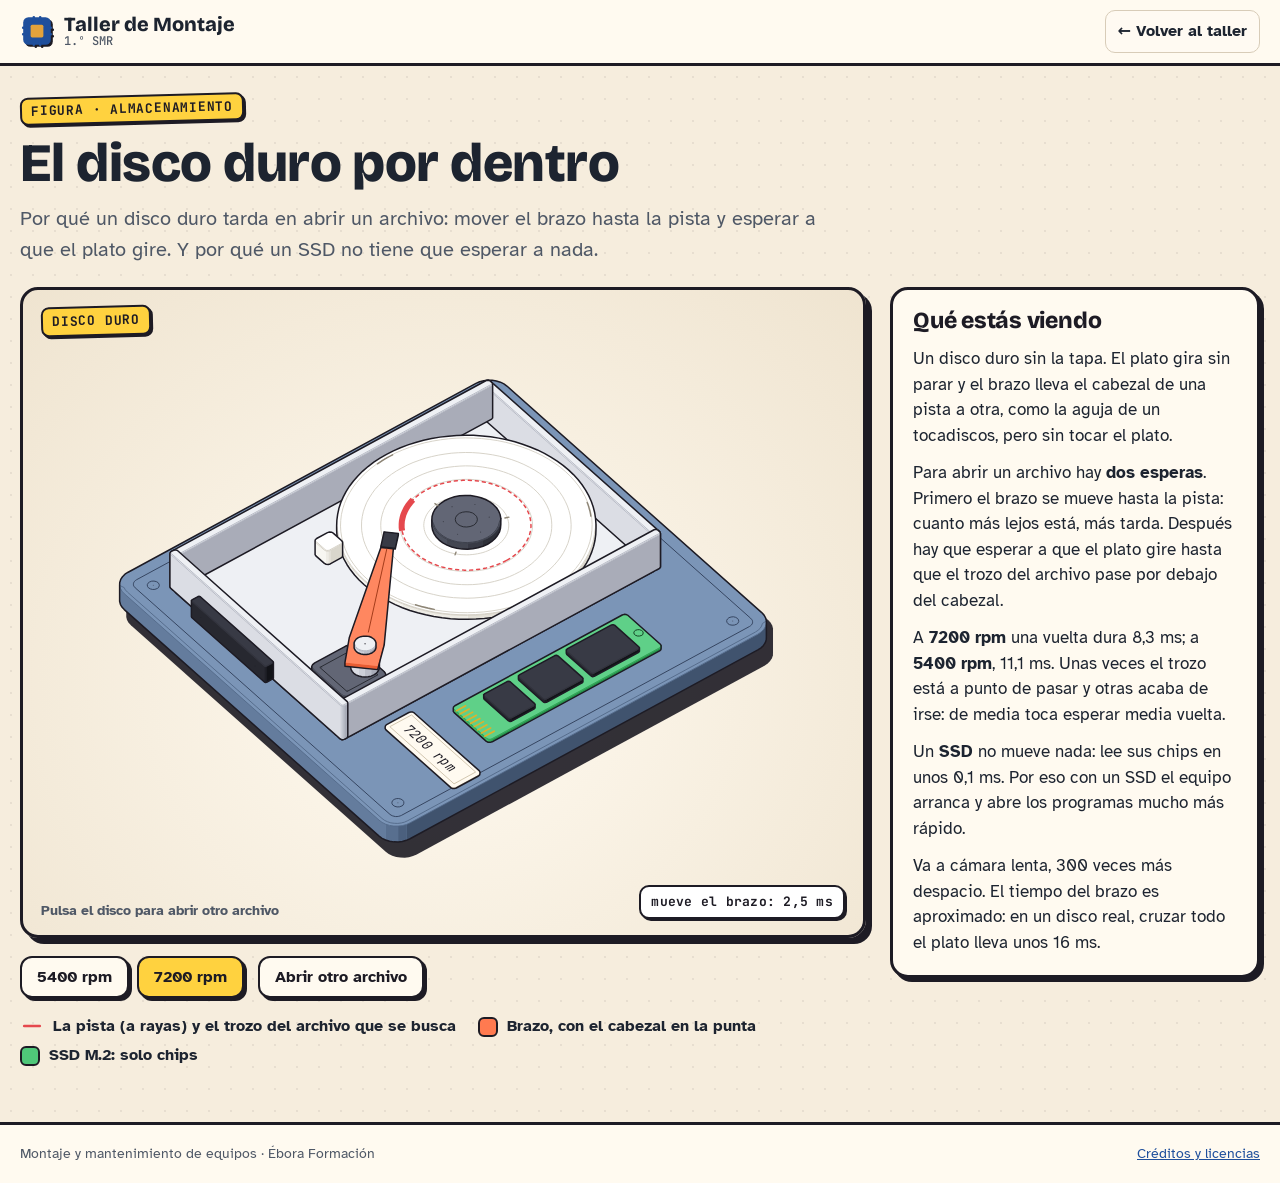
==== commit 9f8e9b01: "Las figuras llevan un enlace para volver al taller en vez del menú antiguo - En las cuatro figuras, " ====
--- a/figuras/disco-duro.html
+++ b/figuras/disco-duro.html
@@ -138,15 +138,7 @@
       <svg viewBox="0 0 32 32" aria-hidden="true"><rect x="3" y="3" width="26" height="26" rx="5" fill="var(--azul)"/><rect x="10" y="10" width="12" height="12" rx="1.5" fill="var(--ambar)"/><path d="M13 3v4M19 3v4M13 25v4M19 25v4M3 13h4M3 19h4M25 13h4M25 19h4" stroke="var(--azul)" stroke-width="2.4" stroke-linecap="round"/></svg>
       <span><b>Taller de Montaje</b><small>1.º SMR</small></span>
     </a>
-    <nav class="menu" aria-label="Secciones">
-      <a href="../index.html#/" data-ruta="inicio">Inicio</a>
-      <a href="../index.html#/lecciones" data-ruta="tema">Lecciones</a>
-      <a href="../index.html#/tema1/piezas" data-ruta="piezas">Piezas 3D</a>
-      <a href="../index.html#/tema1/animado" data-ruta="animado">Montaje animado</a>
-      <a href="../index.html#/pordentro" data-ruta="pordentro">Por dentro</a>
-      <a href="../index.html#/practicas" data-ruta="practicas">Prácticas</a>
-      <a href="../index.html#/examenes" data-ruta="examenes">Exámenes</a>
-    </nav>
+    <a class="btn-lateral btn-volver" href="../index.html#/">← Volver al taller</a>
   </header>
   <main id="contenido" tabindex="-1">
     <div class="fig iso" data-theme="light">
--- a/assets/css/app.css
+++ b/assets/css/app.css
@@ -227,3 +227,47 @@
 .selector-temas a span { font-weight: 700; line-height: 1.3; }
 .selector-temas a:hover { box-shadow: inset 0 0 0 2px var(--azul); }
 .selector-temas a[aria-current="page"] { background: var(--azul-2); box-shadow: inset 0 0 0 2px var(--azul); }
+
+/* ---------- Menú lateral ---------- */
+.cabecera { justify-content: flex-start; flex-direction: row !important; align-items: center !important; }
+.btn-lateral { display: inline-flex; align-items: center; gap: 8px; padding: 8px 12px; border: 1px solid var(--linea); border-radius: 10px; background: var(--superficie); font-weight: 700; font-size: 16px; cursor: pointer; }
+.btn-lateral svg { width: 22px; height: 22px; }
+.btn-lateral:hover { border-color: var(--tinta-2); }
+.marco { flex: 1; display: flex; align-items: flex-start; width: 100%; }
+.marco > main { flex: 1; min-width: 0; }
+.lateral { --cab: 57px; flex: none; width: 292px; padding: 16px 12px 40px; font-size: 16px; line-height: 1.3; overflow-y: auto; overscroll-behavior: contain; background: var(--papel); border-right: 1px solid var(--linea); }
+.lateral ul { list-style: none; margin: 0; padding: 0; }
+.lateral a { display: flex; gap: 8px; align-items: baseline; padding: 8px 10px; border-radius: 8px; text-decoration: none; color: var(--tinta); }
+.lateral a:hover { background: var(--papel-2); }
+.lateral a[aria-current="page"] { background: var(--azul-2); color: var(--tinta); font-weight: 700; box-shadow: inset 3px 0 0 var(--azul); }
+.lat-inicio a, .lat-grupo > ul a { font-weight: 700; }
+.lat-rotulo { margin: 18px 10px 6px; font: 500 12px/1.2 var(--f-mono); letter-spacing: .08em; text-transform: uppercase; color: var(--tinta-2); }
+.lat-tema { border-radius: 10px; }
+.lat-tema + .lat-tema { margin-top: 2px; }
+.lat-tema summary { display: grid; grid-template-columns: 1fr auto; gap: 0 8px; padding: 9px 10px; border-radius: 8px; cursor: pointer; list-style: none; }
+.lat-tema summary::-webkit-details-marker { display: none; }
+.lat-tema summary:hover { background: var(--papel-2); }
+.lat-n { grid-column: 1; font: 500 12px/1.3 var(--f-mono); letter-spacing: .06em; text-transform: uppercase; color: var(--azul); }
+.lat-n::before { content: '▸ '; }
+.lat-tema[open] .lat-n::before { content: '▾ '; }
+.lat-t { grid-column: 1; font-weight: 700; }
+.lat-tema .cuenta { grid-column: 2; grid-row: 1 / span 2; align-self: center; font: 500 12px/1 var(--f-mono); color: var(--tinta-2); padding: 4px 7px; border: 1px solid var(--linea); border-radius: 999px; }
+.lat-tema ul { margin: 2px 0 8px 12px; padding-left: 8px; border-left: 2px solid var(--linea); }
+.lat-tema li a { font-size: 15.5px; padding: 7px 8px; }
+.lat-tema a.ver-tema { color: var(--tinta-2); font-size: 14.5px; }
+.marca-l { flex: none; width: 16px; height: 16px; border: 2px solid var(--linea); border-radius: 50%; font-size: 11px; line-height: 12px; text-align: center; font-weight: 700; translate: 0 2px; }
+.marca-l.vista { border-color: var(--ambar); }
+.marca-l.ok { border-color: var(--bien); background: var(--bien); color: var(--superficie); }
+.lat-velo { position: fixed; inset: 0; z-index: 14; background: rgba(20, 24, 30, .45); }
+.lat-velo[hidden] { display: none; }
+@media (min-width: 1280px) {
+  .lateral { display: none; position: sticky; top: var(--cab); height: calc(100vh - var(--cab)); }
+  body.con-lateral .lateral { display: block; }
+  .btn-lateral span { display: none; }
+}
+@media (max-width: 1279.98px) {
+  .lateral { position: fixed; z-index: 15; top: 0; left: 0; bottom: 0; width: min(320px, 86vw); padding-top: max(16px, env(safe-area-inset-top)); box-shadow: 8px 0 30px -12px rgba(0,0,0,.4); translate: -105% 0; visibility: hidden; transition: translate .2s ease, visibility .2s; }
+  .lateral.abierto { translate: 0 0; visibility: visible; }
+}
+
+.btn-volver { margin-left: auto; text-decoration: none; color: var(--tinta); }
